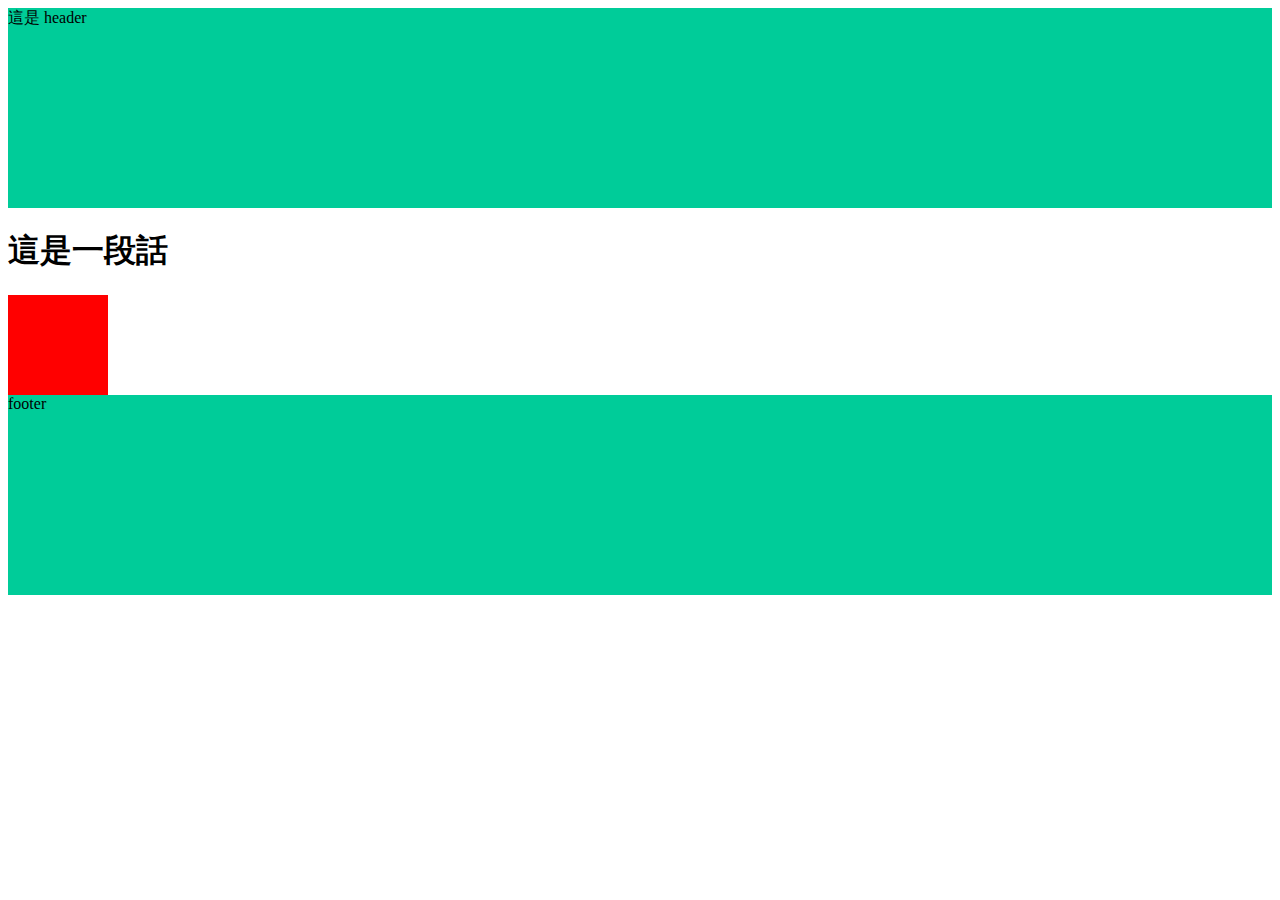
==== index.html @ f2209efe "Update 2021-08-03T11:43:39.545Z" ====
<!DOCTYPE html>
<html lang="en">

<head>
  <meta charset="UTF-8">
  <meta name="viewport" content="width=device-width, initial-scale=1.0">
  <meta http-equiv="X-UA-Compatible" content="ie=edge">
  <title>首頁</title>
  <link rel="stylesheet" href="./assets/style/all.css">
</head>

<body>
  <header class="header">
    這是 header
  </header>

  
<h1>
  這是一段話
</h1>

<div class="box"></div>

  <footer class="footer">
    footer
  </footer>
  <script src="./assets/js/vendors.js"></script>
  <script src="./assets/js/all.js"></script>
</body>

</html>
---- assets/style/all.css ----
.header {
  height: 200px;
  background-color: #00cc99; }

.footer {
  height: 200px;
  background-color: #00cc99; }

.box {
  width: 100px;
  height: 100px;
  background-color: red;
  display: -webkit-box;
  display: -ms-flexbox;
  display: flex;
  -webkit-transition: all 0.5s;
  -o-transition: all 0.5s;
  transition: all 0.5s; }
  .box:hover {
    width: 200px;
    background-color: #00cc99; }

/*# sourceMappingURL=all.css.map */
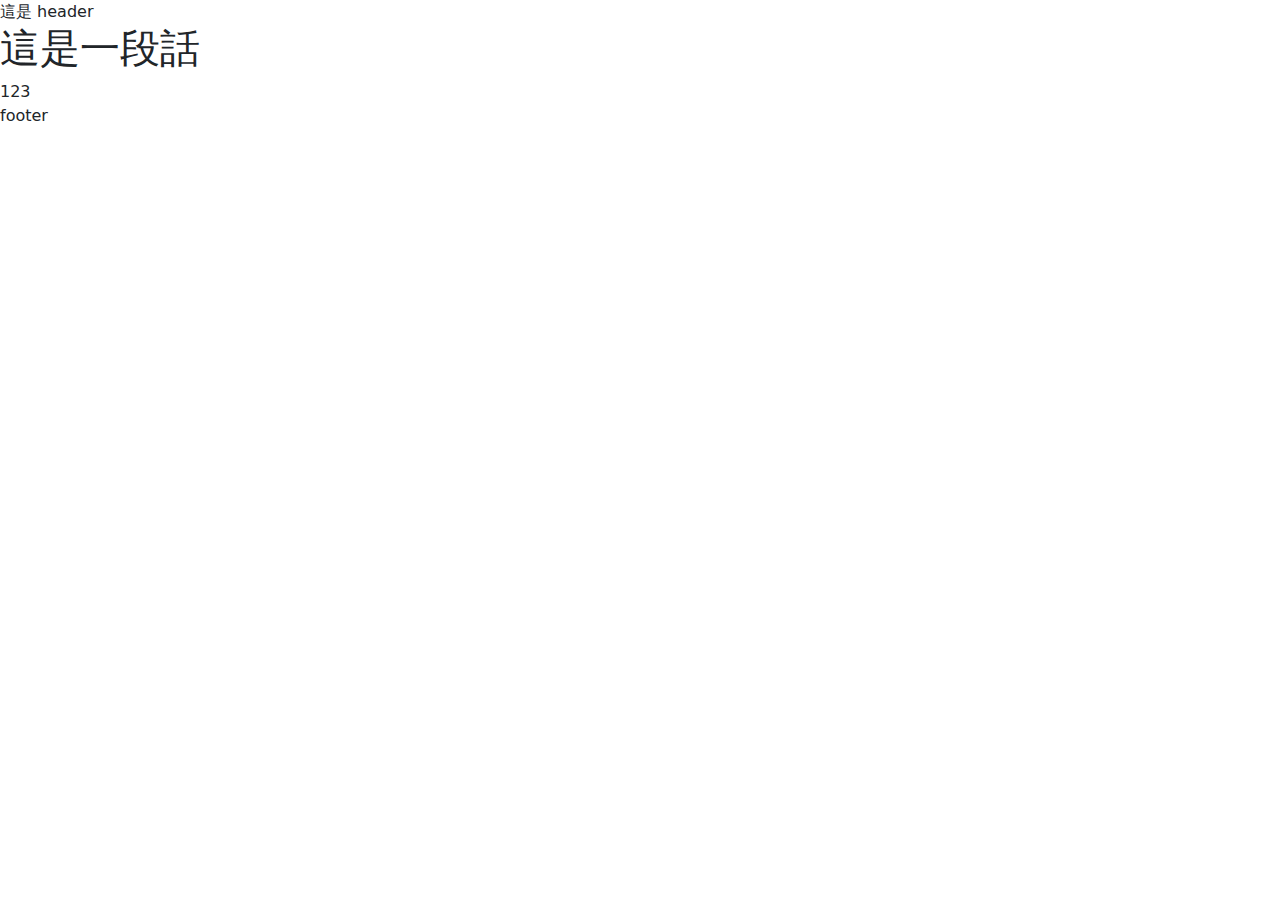
==== commit 42ede2fd: "Update 2021-08-03T13:10:00.055Z" ====
--- a/index.html
+++ b/index.html
@@ -1,31 +1,24 @@
 <!DOCTYPE html>
 <html lang="en">
+  <head>
+    <meta charset="UTF-8" />
+    <meta name="viewport" content="width=device-width, initial-scale=1.0" />
+    <meta http-equiv="X-UA-Compatible" content="ie=edge" />
+    <title>首頁</title>
+    <link rel="stylesheet" href="./assets/style/all.css" />
+  </head>
 
-<head>
-  <meta charset="UTF-8">
-  <meta name="viewport" content="width=device-width, initial-scale=1.0">
-  <meta http-equiv="X-UA-Compatible" content="ie=edge">
-  <title>首頁</title>
-  <link rel="stylesheet" href="./assets/style/all.css">
-</head>
+  <body>
+    <header class="header">這是 header</header>
 
-<body>
-  <header class="header">
-    這是 header
-  </header>
+    
+<h1>這是一段話</h1>
 
-  
-<h1>
-  這是一段話
-</h1>
+<div class="box bg-primary text-light">123</div>
 
-<div class="box"></div>
 
-  <footer class="footer">
-    footer
-  </footer>
-  <script src="./assets/js/vendors.js"></script>
-  <script src="./assets/js/all.js"></script>
-</body>
-
+    <footer class="footer">footer</footer>
+    <script src="./assets/js/vendors.js"></script>
+    <script src="./assets/js/all.js"></script>
+  </body>
 </html>
--- a/assets/style/all.css
+++ b/assets/style/all.css
@@ -1,23 +1,1559 @@
-.header {
-  height: 200px;
-  background-color: #00cc99; }
-
-.footer {
-  height: 200px;
-  background-color: #00cc99; }
-
-.box {
-  width: 100px;
-  height: 100px;
-  background-color: red;
+:root {
+  --bs-blue: #0d6efd;
+  --bs-indigo: #6610f2;
+  --bs-purple: #6f42c1;
+  --bs-pink: #d63384;
+  --bs-red: #dc3545;
+  --bs-orange: #fd7e14;
+  --bs-yellow: #ffc107;
+  --bs-green: #198754;
+  --bs-teal: #20c997;
+  --bs-cyan: #0dcaf0;
+  --bs-white: #fff;
+  --bs-gray: #6c757d;
+  --bs-gray-dark: #343a40;
+  --bs-primary: #0d6efd;
+  --bs-secondary: #6c757d;
+  --bs-success: #198754;
+  --bs-info: #0dcaf0;
+  --bs-warning: #ffc107;
+  --bs-danger: #dc3545;
+  --bs-light: #f8f9fa;
+  --bs-dark: #212529;
+  --bs-font-sans-serif: system-ui, -apple-system, "Segoe UI", Roboto, "Helvetica Neue", Arial, "Noto Sans", "Liberation Sans", sans-serif, "Apple Color Emoji", "Segoe UI Emoji", "Segoe UI Symbol", "Noto Color Emoji";
+  --bs-font-monospace: SFMono-Regular, Menlo, Monaco, Consolas, "Liberation Mono", "Courier New", monospace;
+  --bs-gradient: linear-gradient(180deg, rgba(255, 255, 255, 0.15), rgba(255, 255, 255, 0)); }
+
+*,
+*::before,
+*::after {
+  -webkit-box-sizing: border-box;
+          box-sizing: border-box; }
+
+@media (prefers-reduced-motion: no-preference) {
+  :root {
+    scroll-behavior: smooth; } }
+
+body {
+  margin: 0;
+  font-family: var(--bs-font-sans-serif);
+  font-size: 1rem;
+  font-weight: 400;
+  line-height: 1.5;
+  color: #212529;
+  background-color: #fff;
+  -webkit-text-size-adjust: 100%;
+  -webkit-tap-highlight-color: rgba(0, 0, 0, 0); }
+
+hr {
+  margin: 1rem 0;
+  color: inherit;
+  background-color: currentColor;
+  border: 0;
+  opacity: 0.25; }
+
+hr:not([size]) {
+  height: 1px; }
+
+h1, .h1, h2, .h2, h3, .h3, h4, .h4, h5, .h5, h6, .h6 {
+  margin-top: 0;
+  margin-bottom: 0.5rem;
+  font-weight: 500;
+  line-height: 1.2; }
+
+h1, .h1 {
+  font-size: calc(1.375rem + 1.5vw); }
+  @media (min-width: 1200px) {
+    h1, .h1 {
+      font-size: 2.5rem; } }
+
+h2, .h2 {
+  font-size: calc(1.325rem + 0.9vw); }
+  @media (min-width: 1200px) {
+    h2, .h2 {
+      font-size: 2rem; } }
+
+h3, .h3 {
+  font-size: calc(1.3rem + 0.6vw); }
+  @media (min-width: 1200px) {
+    h3, .h3 {
+      font-size: 1.75rem; } }
+
+h4, .h4 {
+  font-size: calc(1.275rem + 0.3vw); }
+  @media (min-width: 1200px) {
+    h4, .h4 {
+      font-size: 1.5rem; } }
+
+h5, .h5 {
+  font-size: 1.25rem; }
+
+h6, .h6 {
+  font-size: 1rem; }
+
+p {
+  margin-top: 0;
+  margin-bottom: 1rem; }
+
+abbr[title],
+abbr[data-bs-original-title] {
+  -webkit-text-decoration: underline dotted;
+          text-decoration: underline dotted;
+  cursor: help;
+  -webkit-text-decoration-skip-ink: none;
+          text-decoration-skip-ink: none; }
+
+address {
+  margin-bottom: 1rem;
+  font-style: normal;
+  line-height: inherit; }
+
+ol,
+ul {
+  padding-left: 2rem; }
+
+ol,
+ul,
+dl {
+  margin-top: 0;
+  margin-bottom: 1rem; }
+
+ol ol,
+ul ul,
+ol ul,
+ul ol {
+  margin-bottom: 0; }
+
+dt {
+  font-weight: 700; }
+
+dd {
+  margin-bottom: .5rem;
+  margin-left: 0; }
+
+blockquote {
+  margin: 0 0 1rem; }
+
+b,
+strong {
+  font-weight: bolder; }
+
+small, .small {
+  font-size: 0.875em; }
+
+mark, .mark {
+  padding: 0.2em;
+  background-color: #fcf8e3; }
+
+sub,
+sup {
+  position: relative;
+  font-size: 0.75em;
+  line-height: 0;
+  vertical-align: baseline; }
+
+sub {
+  bottom: -.25em; }
+
+sup {
+  top: -.5em; }
+
+a {
+  color: #0d6efd;
+  text-decoration: underline; }
+  a:hover {
+    color: #0a58ca; }
+
+a:not([href]):not([class]), a:not([href]):not([class]):hover {
+  color: inherit;
+  text-decoration: none; }
+
+pre,
+code,
+kbd,
+samp {
+  font-family: var(--bs-font-monospace);
+  font-size: 1em;
+  direction: ltr /* rtl:ignore */;
+  unicode-bidi: bidi-override; }
+
+pre {
+  display: block;
+  margin-top: 0;
+  margin-bottom: 1rem;
+  overflow: auto;
+  font-size: 0.875em; }
+  pre code {
+    font-size: inherit;
+    color: inherit;
+    word-break: normal; }
+
+code {
+  font-size: 0.875em;
+  color: #d63384;
+  word-wrap: break-word; }
+  a > code {
+    color: inherit; }
+
+kbd {
+  padding: 0.2rem 0.4rem;
+  font-size: 0.875em;
+  color: #fff;
+  background-color: #212529;
+  border-radius: 0.2rem; }
+  kbd kbd {
+    padding: 0;
+    font-size: 1em;
+    font-weight: 700; }
+
+figure {
+  margin: 0 0 1rem; }
+
+img,
+svg {
+  vertical-align: middle; }
+
+table {
+  caption-side: bottom;
+  border-collapse: collapse; }
+
+caption {
+  padding-top: 0.5rem;
+  padding-bottom: 0.5rem;
+  color: #6c757d;
+  text-align: left; }
+
+th {
+  text-align: inherit;
+  text-align: -webkit-match-parent; }
+
+thead,
+tbody,
+tfoot,
+tr,
+td,
+th {
+  border-color: inherit;
+  border-style: solid;
+  border-width: 0; }
+
+label {
+  display: inline-block; }
+
+button {
+  border-radius: 0; }
+
+button:focus:not(:focus-visible) {
+  outline: 0; }
+
+input,
+button,
+select,
+optgroup,
+textarea {
+  margin: 0;
+  font-family: inherit;
+  font-size: inherit;
+  line-height: inherit; }
+
+button,
+select {
+  text-transform: none; }
+
+[role="button"] {
+  cursor: pointer; }
+
+select {
+  word-wrap: normal; }
+  select:disabled {
+    opacity: 1; }
+
+[list]::-webkit-calendar-picker-indicator {
+  display: none; }
+
+button,
+[type="button"],
+[type="reset"],
+[type="submit"] {
+  -webkit-appearance: button; }
+  button:not(:disabled),
+  [type="button"]:not(:disabled),
+  [type="reset"]:not(:disabled),
+  [type="submit"]:not(:disabled) {
+    cursor: pointer; }
+
+::-moz-focus-inner {
+  padding: 0;
+  border-style: none; }
+
+textarea {
+  resize: vertical; }
+
+fieldset {
+  min-width: 0;
+  padding: 0;
+  margin: 0;
+  border: 0; }
+
+legend {
+  float: left;
+  width: 100%;
+  padding: 0;
+  margin-bottom: 0.5rem;
+  font-size: calc(1.275rem + 0.3vw);
+  line-height: inherit; }
+  @media (min-width: 1200px) {
+    legend {
+      font-size: 1.5rem; } }
+  legend + * {
+    clear: left; }
+
+::-webkit-datetime-edit-fields-wrapper,
+::-webkit-datetime-edit-text,
+::-webkit-datetime-edit-minute,
+::-webkit-datetime-edit-hour-field,
+::-webkit-datetime-edit-day-field,
+::-webkit-datetime-edit-month-field,
+::-webkit-datetime-edit-year-field {
+  padding: 0; }
+
+::-webkit-inner-spin-button {
+  height: auto; }
+
+[type="search"] {
+  outline-offset: -2px;
+  -webkit-appearance: textfield; }
+
+/* rtl:raw:
+[type="tel"],
+[type="url"],
+[type="email"],
+[type="number"] {
+  direction: ltr;
+}
+*/
+::-webkit-search-decoration {
+  -webkit-appearance: none; }
+
+::-webkit-color-swatch-wrapper {
+  padding: 0; }
+
+::file-selector-button {
+  font: inherit; }
+
+::-webkit-file-upload-button {
+  font: inherit;
+  -webkit-appearance: button; }
+
+output {
+  display: inline-block; }
+
+iframe {
+  border: 0; }
+
+summary {
+  display: list-item;
+  cursor: pointer; }
+
+progress {
+  vertical-align: baseline; }
+
+[hidden] {
+  display: none !important; }
+
+.lead {
+  font-size: 1.25rem;
+  font-weight: 300; }
+
+.display-1 {
+  font-size: calc(1.625rem + 4.5vw);
+  font-weight: 300;
+  line-height: 1.2; }
+  @media (min-width: 1200px) {
+    .display-1 {
+      font-size: 5rem; } }
+
+.display-2 {
+  font-size: calc(1.575rem + 3.9vw);
+  font-weight: 300;
+  line-height: 1.2; }
+  @media (min-width: 1200px) {
+    .display-2 {
+      font-size: 4.5rem; } }
+
+.display-3 {
+  font-size: calc(1.525rem + 3.3vw);
+  font-weight: 300;
+  line-height: 1.2; }
+  @media (min-width: 1200px) {
+    .display-3 {
+      font-size: 4rem; } }
+
+.display-4 {
+  font-size: calc(1.475rem + 2.7vw);
+  font-weight: 300;
+  line-height: 1.2; }
+  @media (min-width: 1200px) {
+    .display-4 {
+      font-size: 3.5rem; } }
+
+.display-5 {
+  font-size: calc(1.425rem + 2.1vw);
+  font-weight: 300;
+  line-height: 1.2; }
+  @media (min-width: 1200px) {
+    .display-5 {
+      font-size: 3rem; } }
+
+.display-6 {
+  font-size: calc(1.375rem + 1.5vw);
+  font-weight: 300;
+  line-height: 1.2; }
+  @media (min-width: 1200px) {
+    .display-6 {
+      font-size: 2.5rem; } }
+
+.list-unstyled {
+  padding-left: 0;
+  list-style: none; }
+
+.list-inline {
+  padding-left: 0;
+  list-style: none; }
+
+.list-inline-item {
+  display: inline-block; }
+  .list-inline-item:not(:last-child) {
+    margin-right: 0.5rem; }
+
+.initialism {
+  font-size: 0.875em;
+  text-transform: uppercase; }
+
+.blockquote {
+  margin-bottom: 1rem;
+  font-size: 1.25rem; }
+  .blockquote > :last-child {
+    margin-bottom: 0; }
+
+.blockquote-footer {
+  margin-top: -1rem;
+  margin-bottom: 1rem;
+  font-size: 0.875em;
+  color: #6c757d; }
+  .blockquote-footer::before {
+    content: "\2014\00A0"; }
+
+.img-fluid {
+  max-width: 100%;
+  height: auto; }
+
+.img-thumbnail {
+  padding: 0.25rem;
+  background-color: #fff;
+  border: 1px solid #dee2e6;
+  border-radius: 0.25rem;
+  max-width: 100%;
+  height: auto; }
+
+.figure {
+  display: inline-block; }
+
+.figure-img {
+  margin-bottom: 0.5rem;
+  line-height: 1; }
+
+.figure-caption {
+  font-size: 0.875em;
+  color: #6c757d; }
+
+.container,
+.container-fluid,
+.container-sm,
+.container-md,
+.container-lg,
+.container-xl,
+.container-xxl {
+  width: 100%;
+  padding-right: var(--bs-gutter-x, 0.75rem);
+  padding-left: var(--bs-gutter-x, 0.75rem);
+  margin-right: auto;
+  margin-left: auto; }
+
+@media (min-width: 576px) {
+  .container, .container-sm {
+    max-width: 540px; } }
+
+@media (min-width: 768px) {
+  .container, .container-sm, .container-md {
+    max-width: 720px; } }
+
+@media (min-width: 992px) {
+  .container, .container-sm, .container-md, .container-lg {
+    max-width: 960px; } }
+
+@media (min-width: 1200px) {
+  .container, .container-sm, .container-md, .container-lg, .container-xl {
+    max-width: 1140px; } }
+
+@media (min-width: 1400px) {
+  .container, .container-sm, .container-md, .container-lg, .container-xl, .container-xxl {
+    max-width: 1320px; } }
+
+.row {
+  --bs-gutter-x: 1.5rem;
+  --bs-gutter-y: 0;
   display: -webkit-box;
   display: -ms-flexbox;
   display: flex;
-  -webkit-transition: all 0.5s;
-  -o-transition: all 0.5s;
-  transition: all 0.5s; }
-  .box:hover {
-    width: 200px;
-    background-color: #00cc99; }
+  -ms-flex-wrap: wrap;
+      flex-wrap: wrap;
+  margin-top: calc(var(--bs-gutter-y) * -1);
+  margin-right: calc(var(--bs-gutter-x) / -2);
+  margin-left: calc(var(--bs-gutter-x) / -2); }
+  .row > * {
+    -ms-flex-negative: 0;
+        flex-shrink: 0;
+    width: 100%;
+    max-width: 100%;
+    padding-right: calc(var(--bs-gutter-x) / 2);
+    padding-left: calc(var(--bs-gutter-x) / 2);
+    margin-top: var(--bs-gutter-y); }
+
+.col {
+  -webkit-box-flex: 1;
+      -ms-flex: 1 0 0%;
+          flex: 1 0 0%; }
+
+.row-cols-auto > * {
+  -webkit-box-flex: 0;
+      -ms-flex: 0 0 auto;
+          flex: 0 0 auto;
+  width: auto; }
+
+.row-cols-1 > * {
+  -webkit-box-flex: 0;
+      -ms-flex: 0 0 auto;
+          flex: 0 0 auto;
+  width: 100%; }
+
+.row-cols-2 > * {
+  -webkit-box-flex: 0;
+      -ms-flex: 0 0 auto;
+          flex: 0 0 auto;
+  width: 50%; }
+
+.row-cols-3 > * {
+  -webkit-box-flex: 0;
+      -ms-flex: 0 0 auto;
+          flex: 0 0 auto;
+  width: 33.33333%; }
+
+.row-cols-4 > * {
+  -webkit-box-flex: 0;
+      -ms-flex: 0 0 auto;
+          flex: 0 0 auto;
+  width: 25%; }
+
+.row-cols-5 > * {
+  -webkit-box-flex: 0;
+      -ms-flex: 0 0 auto;
+          flex: 0 0 auto;
+  width: 20%; }
+
+.row-cols-6 > * {
+  -webkit-box-flex: 0;
+      -ms-flex: 0 0 auto;
+          flex: 0 0 auto;
+  width: 16.66667%; }
+
+.col-auto {
+  -webkit-box-flex: 0;
+      -ms-flex: 0 0 auto;
+          flex: 0 0 auto;
+  width: auto; }
+
+.col-1 {
+  -webkit-box-flex: 0;
+      -ms-flex: 0 0 auto;
+          flex: 0 0 auto;
+  width: 8.33333%; }
+
+.col-2 {
+  -webkit-box-flex: 0;
+      -ms-flex: 0 0 auto;
+          flex: 0 0 auto;
+  width: 16.66667%; }
+
+.col-3 {
+  -webkit-box-flex: 0;
+      -ms-flex: 0 0 auto;
+          flex: 0 0 auto;
+  width: 25%; }
+
+.col-4 {
+  -webkit-box-flex: 0;
+      -ms-flex: 0 0 auto;
+          flex: 0 0 auto;
+  width: 33.33333%; }
+
+.col-5 {
+  -webkit-box-flex: 0;
+      -ms-flex: 0 0 auto;
+          flex: 0 0 auto;
+  width: 41.66667%; }
+
+.col-6 {
+  -webkit-box-flex: 0;
+      -ms-flex: 0 0 auto;
+          flex: 0 0 auto;
+  width: 50%; }
+
+.col-7 {
+  -webkit-box-flex: 0;
+      -ms-flex: 0 0 auto;
+          flex: 0 0 auto;
+  width: 58.33333%; }
+
+.col-8 {
+  -webkit-box-flex: 0;
+      -ms-flex: 0 0 auto;
+          flex: 0 0 auto;
+  width: 66.66667%; }
+
+.col-9 {
+  -webkit-box-flex: 0;
+      -ms-flex: 0 0 auto;
+          flex: 0 0 auto;
+  width: 75%; }
+
+.col-10 {
+  -webkit-box-flex: 0;
+      -ms-flex: 0 0 auto;
+          flex: 0 0 auto;
+  width: 83.33333%; }
+
+.col-11 {
+  -webkit-box-flex: 0;
+      -ms-flex: 0 0 auto;
+          flex: 0 0 auto;
+  width: 91.66667%; }
+
+.col-12 {
+  -webkit-box-flex: 0;
+      -ms-flex: 0 0 auto;
+          flex: 0 0 auto;
+  width: 100%; }
+
+.offset-1 {
+  margin-left: 8.33333%; }
+
+.offset-2 {
+  margin-left: 16.66667%; }
+
+.offset-3 {
+  margin-left: 25%; }
+
+.offset-4 {
+  margin-left: 33.33333%; }
+
+.offset-5 {
+  margin-left: 41.66667%; }
+
+.offset-6 {
+  margin-left: 50%; }
+
+.offset-7 {
+  margin-left: 58.33333%; }
+
+.offset-8 {
+  margin-left: 66.66667%; }
+
+.offset-9 {
+  margin-left: 75%; }
+
+.offset-10 {
+  margin-left: 83.33333%; }
+
+.offset-11 {
+  margin-left: 91.66667%; }
+
+.g-0,
+.gx-0 {
+  --bs-gutter-x: 0; }
+
+.g-0,
+.gy-0 {
+  --bs-gutter-y: 0; }
+
+.g-1,
+.gx-1 {
+  --bs-gutter-x: 0.25rem; }
+
+.g-1,
+.gy-1 {
+  --bs-gutter-y: 0.25rem; }
+
+.g-2,
+.gx-2 {
+  --bs-gutter-x: 0.5rem; }
+
+.g-2,
+.gy-2 {
+  --bs-gutter-y: 0.5rem; }
+
+.g-3,
+.gx-3 {
+  --bs-gutter-x: 1rem; }
+
+.g-3,
+.gy-3 {
+  --bs-gutter-y: 1rem; }
+
+.g-4,
+.gx-4 {
+  --bs-gutter-x: 1.5rem; }
+
+.g-4,
+.gy-4 {
+  --bs-gutter-y: 1.5rem; }
+
+.g-5,
+.gx-5 {
+  --bs-gutter-x: 3rem; }
+
+.g-5,
+.gy-5 {
+  --bs-gutter-y: 3rem; }
+
+@media (min-width: 576px) {
+  .col-sm {
+    -webkit-box-flex: 1;
+        -ms-flex: 1 0 0%;
+            flex: 1 0 0%; }
+  .row-cols-sm-auto > * {
+    -webkit-box-flex: 0;
+        -ms-flex: 0 0 auto;
+            flex: 0 0 auto;
+    width: auto; }
+  .row-cols-sm-1 > * {
+    -webkit-box-flex: 0;
+        -ms-flex: 0 0 auto;
+            flex: 0 0 auto;
+    width: 100%; }
+  .row-cols-sm-2 > * {
+    -webkit-box-flex: 0;
+        -ms-flex: 0 0 auto;
+            flex: 0 0 auto;
+    width: 50%; }
+  .row-cols-sm-3 > * {
+    -webkit-box-flex: 0;
+        -ms-flex: 0 0 auto;
+            flex: 0 0 auto;
+    width: 33.33333%; }
+  .row-cols-sm-4 > * {
+    -webkit-box-flex: 0;
+        -ms-flex: 0 0 auto;
+            flex: 0 0 auto;
+    width: 25%; }
+  .row-cols-sm-5 > * {
+    -webkit-box-flex: 0;
+        -ms-flex: 0 0 auto;
+            flex: 0 0 auto;
+    width: 20%; }
+  .row-cols-sm-6 > * {
+    -webkit-box-flex: 0;
+        -ms-flex: 0 0 auto;
+            flex: 0 0 auto;
+    width: 16.66667%; }
+  .col-sm-auto {
+    -webkit-box-flex: 0;
+        -ms-flex: 0 0 auto;
+            flex: 0 0 auto;
+    width: auto; }
+  .col-sm-1 {
+    -webkit-box-flex: 0;
+        -ms-flex: 0 0 auto;
+            flex: 0 0 auto;
+    width: 8.33333%; }
+  .col-sm-2 {
+    -webkit-box-flex: 0;
+        -ms-flex: 0 0 auto;
+            flex: 0 0 auto;
+    width: 16.66667%; }
+  .col-sm-3 {
+    -webkit-box-flex: 0;
+        -ms-flex: 0 0 auto;
+            flex: 0 0 auto;
+    width: 25%; }
+  .col-sm-4 {
+    -webkit-box-flex: 0;
+        -ms-flex: 0 0 auto;
+            flex: 0 0 auto;
+    width: 33.33333%; }
+  .col-sm-5 {
+    -webkit-box-flex: 0;
+        -ms-flex: 0 0 auto;
+            flex: 0 0 auto;
+    width: 41.66667%; }
+  .col-sm-6 {
+    -webkit-box-flex: 0;
+        -ms-flex: 0 0 auto;
+            flex: 0 0 auto;
+    width: 50%; }
+  .col-sm-7 {
+    -webkit-box-flex: 0;
+        -ms-flex: 0 0 auto;
+            flex: 0 0 auto;
+    width: 58.33333%; }
+  .col-sm-8 {
+    -webkit-box-flex: 0;
+        -ms-flex: 0 0 auto;
+            flex: 0 0 auto;
+    width: 66.66667%; }
+  .col-sm-9 {
+    -webkit-box-flex: 0;
+        -ms-flex: 0 0 auto;
+            flex: 0 0 auto;
+    width: 75%; }
+  .col-sm-10 {
+    -webkit-box-flex: 0;
+        -ms-flex: 0 0 auto;
+            flex: 0 0 auto;
+    width: 83.33333%; }
+  .col-sm-11 {
+    -webkit-box-flex: 0;
+        -ms-flex: 0 0 auto;
+            flex: 0 0 auto;
+    width: 91.66667%; }
+  .col-sm-12 {
+    -webkit-box-flex: 0;
+        -ms-flex: 0 0 auto;
+            flex: 0 0 auto;
+    width: 100%; }
+  .offset-sm-0 {
+    margin-left: 0; }
+  .offset-sm-1 {
+    margin-left: 8.33333%; }
+  .offset-sm-2 {
+    margin-left: 16.66667%; }
+  .offset-sm-3 {
+    margin-left: 25%; }
+  .offset-sm-4 {
+    margin-left: 33.33333%; }
+  .offset-sm-5 {
+    margin-left: 41.66667%; }
+  .offset-sm-6 {
+    margin-left: 50%; }
+  .offset-sm-7 {
+    margin-left: 58.33333%; }
+  .offset-sm-8 {
+    margin-left: 66.66667%; }
+  .offset-sm-9 {
+    margin-left: 75%; }
+  .offset-sm-10 {
+    margin-left: 83.33333%; }
+  .offset-sm-11 {
+    margin-left: 91.66667%; }
+  .g-sm-0,
+  .gx-sm-0 {
+    --bs-gutter-x: 0; }
+  .g-sm-0,
+  .gy-sm-0 {
+    --bs-gutter-y: 0; }
+  .g-sm-1,
+  .gx-sm-1 {
+    --bs-gutter-x: 0.25rem; }
+  .g-sm-1,
+  .gy-sm-1 {
+    --bs-gutter-y: 0.25rem; }
+  .g-sm-2,
+  .gx-sm-2 {
+    --bs-gutter-x: 0.5rem; }
+  .g-sm-2,
+  .gy-sm-2 {
+    --bs-gutter-y: 0.5rem; }
+  .g-sm-3,
+  .gx-sm-3 {
+    --bs-gutter-x: 1rem; }
+  .g-sm-3,
+  .gy-sm-3 {
+    --bs-gutter-y: 1rem; }
+  .g-sm-4,
+  .gx-sm-4 {
+    --bs-gutter-x: 1.5rem; }
+  .g-sm-4,
+  .gy-sm-4 {
+    --bs-gutter-y: 1.5rem; }
+  .g-sm-5,
+  .gx-sm-5 {
+    --bs-gutter-x: 3rem; }
+  .g-sm-5,
+  .gy-sm-5 {
+    --bs-gutter-y: 3rem; } }
+
+@media (min-width: 768px) {
+  .col-md {
+    -webkit-box-flex: 1;
+        -ms-flex: 1 0 0%;
+            flex: 1 0 0%; }
+  .row-cols-md-auto > * {
+    -webkit-box-flex: 0;
+        -ms-flex: 0 0 auto;
+            flex: 0 0 auto;
+    width: auto; }
+  .row-cols-md-1 > * {
+    -webkit-box-flex: 0;
+        -ms-flex: 0 0 auto;
+            flex: 0 0 auto;
+    width: 100%; }
+  .row-cols-md-2 > * {
+    -webkit-box-flex: 0;
+        -ms-flex: 0 0 auto;
+            flex: 0 0 auto;
+    width: 50%; }
+  .row-cols-md-3 > * {
+    -webkit-box-flex: 0;
+        -ms-flex: 0 0 auto;
+            flex: 0 0 auto;
+    width: 33.33333%; }
+  .row-cols-md-4 > * {
+    -webkit-box-flex: 0;
+        -ms-flex: 0 0 auto;
+            flex: 0 0 auto;
+    width: 25%; }
+  .row-cols-md-5 > * {
+    -webkit-box-flex: 0;
+        -ms-flex: 0 0 auto;
+            flex: 0 0 auto;
+    width: 20%; }
+  .row-cols-md-6 > * {
+    -webkit-box-flex: 0;
+        -ms-flex: 0 0 auto;
+            flex: 0 0 auto;
+    width: 16.66667%; }
+  .col-md-auto {
+    -webkit-box-flex: 0;
+        -ms-flex: 0 0 auto;
+            flex: 0 0 auto;
+    width: auto; }
+  .col-md-1 {
+    -webkit-box-flex: 0;
+        -ms-flex: 0 0 auto;
+            flex: 0 0 auto;
+    width: 8.33333%; }
+  .col-md-2 {
+    -webkit-box-flex: 0;
+        -ms-flex: 0 0 auto;
+            flex: 0 0 auto;
+    width: 16.66667%; }
+  .col-md-3 {
+    -webkit-box-flex: 0;
+        -ms-flex: 0 0 auto;
+            flex: 0 0 auto;
+    width: 25%; }
+  .col-md-4 {
+    -webkit-box-flex: 0;
+        -ms-flex: 0 0 auto;
+            flex: 0 0 auto;
+    width: 33.33333%; }
+  .col-md-5 {
+    -webkit-box-flex: 0;
+        -ms-flex: 0 0 auto;
+            flex: 0 0 auto;
+    width: 41.66667%; }
+  .col-md-6 {
+    -webkit-box-flex: 0;
+        -ms-flex: 0 0 auto;
+            flex: 0 0 auto;
+    width: 50%; }
+  .col-md-7 {
+    -webkit-box-flex: 0;
+        -ms-flex: 0 0 auto;
+            flex: 0 0 auto;
+    width: 58.33333%; }
+  .col-md-8 {
+    -webkit-box-flex: 0;
+        -ms-flex: 0 0 auto;
+            flex: 0 0 auto;
+    width: 66.66667%; }
+  .col-md-9 {
+    -webkit-box-flex: 0;
+        -ms-flex: 0 0 auto;
+            flex: 0 0 auto;
+    width: 75%; }
+  .col-md-10 {
+    -webkit-box-flex: 0;
+        -ms-flex: 0 0 auto;
+            flex: 0 0 auto;
+    width: 83.33333%; }
+  .col-md-11 {
+    -webkit-box-flex: 0;
+        -ms-flex: 0 0 auto;
+            flex: 0 0 auto;
+    width: 91.66667%; }
+  .col-md-12 {
+    -webkit-box-flex: 0;
+        -ms-flex: 0 0 auto;
+            flex: 0 0 auto;
+    width: 100%; }
+  .offset-md-0 {
+    margin-left: 0; }
+  .offset-md-1 {
+    margin-left: 8.33333%; }
+  .offset-md-2 {
+    margin-left: 16.66667%; }
+  .offset-md-3 {
+    margin-left: 25%; }
+  .offset-md-4 {
+    margin-left: 33.33333%; }
+  .offset-md-5 {
+    margin-left: 41.66667%; }
+  .offset-md-6 {
+    margin-left: 50%; }
+  .offset-md-7 {
+    margin-left: 58.33333%; }
+  .offset-md-8 {
+    margin-left: 66.66667%; }
+  .offset-md-9 {
+    margin-left: 75%; }
+  .offset-md-10 {
+    margin-left: 83.33333%; }
+  .offset-md-11 {
+    margin-left: 91.66667%; }
+  .g-md-0,
+  .gx-md-0 {
+    --bs-gutter-x: 0; }
+  .g-md-0,
+  .gy-md-0 {
+    --bs-gutter-y: 0; }
+  .g-md-1,
+  .gx-md-1 {
+    --bs-gutter-x: 0.25rem; }
+  .g-md-1,
+  .gy-md-1 {
+    --bs-gutter-y: 0.25rem; }
+  .g-md-2,
+  .gx-md-2 {
+    --bs-gutter-x: 0.5rem; }
+  .g-md-2,
+  .gy-md-2 {
+    --bs-gutter-y: 0.5rem; }
+  .g-md-3,
+  .gx-md-3 {
+    --bs-gutter-x: 1rem; }
+  .g-md-3,
+  .gy-md-3 {
+    --bs-gutter-y: 1rem; }
+  .g-md-4,
+  .gx-md-4 {
+    --bs-gutter-x: 1.5rem; }
+  .g-md-4,
+  .gy-md-4 {
+    --bs-gutter-y: 1.5rem; }
+  .g-md-5,
+  .gx-md-5 {
+    --bs-gutter-x: 3rem; }
+  .g-md-5,
+  .gy-md-5 {
+    --bs-gutter-y: 3rem; } }
+
+@media (min-width: 992px) {
+  .col-lg {
+    -webkit-box-flex: 1;
+        -ms-flex: 1 0 0%;
+            flex: 1 0 0%; }
+  .row-cols-lg-auto > * {
+    -webkit-box-flex: 0;
+        -ms-flex: 0 0 auto;
+            flex: 0 0 auto;
+    width: auto; }
+  .row-cols-lg-1 > * {
+    -webkit-box-flex: 0;
+        -ms-flex: 0 0 auto;
+            flex: 0 0 auto;
+    width: 100%; }
+  .row-cols-lg-2 > * {
+    -webkit-box-flex: 0;
+        -ms-flex: 0 0 auto;
+            flex: 0 0 auto;
+    width: 50%; }
+  .row-cols-lg-3 > * {
+    -webkit-box-flex: 0;
+        -ms-flex: 0 0 auto;
+            flex: 0 0 auto;
+    width: 33.33333%; }
+  .row-cols-lg-4 > * {
+    -webkit-box-flex: 0;
+        -ms-flex: 0 0 auto;
+            flex: 0 0 auto;
+    width: 25%; }
+  .row-cols-lg-5 > * {
+    -webkit-box-flex: 0;
+        -ms-flex: 0 0 auto;
+            flex: 0 0 auto;
+    width: 20%; }
+  .row-cols-lg-6 > * {
+    -webkit-box-flex: 0;
+        -ms-flex: 0 0 auto;
+            flex: 0 0 auto;
+    width: 16.66667%; }
+  .col-lg-auto {
+    -webkit-box-flex: 0;
+        -ms-flex: 0 0 auto;
+            flex: 0 0 auto;
+    width: auto; }
+  .col-lg-1 {
+    -webkit-box-flex: 0;
+        -ms-flex: 0 0 auto;
+            flex: 0 0 auto;
+    width: 8.33333%; }
+  .col-lg-2 {
+    -webkit-box-flex: 0;
+        -ms-flex: 0 0 auto;
+            flex: 0 0 auto;
+    width: 16.66667%; }
+  .col-lg-3 {
+    -webkit-box-flex: 0;
+        -ms-flex: 0 0 auto;
+            flex: 0 0 auto;
+    width: 25%; }
+  .col-lg-4 {
+    -webkit-box-flex: 0;
+        -ms-flex: 0 0 auto;
+            flex: 0 0 auto;
+    width: 33.33333%; }
+  .col-lg-5 {
+    -webkit-box-flex: 0;
+        -ms-flex: 0 0 auto;
+            flex: 0 0 auto;
+    width: 41.66667%; }
+  .col-lg-6 {
+    -webkit-box-flex: 0;
+        -ms-flex: 0 0 auto;
+            flex: 0 0 auto;
+    width: 50%; }
+  .col-lg-7 {
+    -webkit-box-flex: 0;
+        -ms-flex: 0 0 auto;
+            flex: 0 0 auto;
+    width: 58.33333%; }
+  .col-lg-8 {
+    -webkit-box-flex: 0;
+        -ms-flex: 0 0 auto;
+            flex: 0 0 auto;
+    width: 66.66667%; }
+  .col-lg-9 {
+    -webkit-box-flex: 0;
+        -ms-flex: 0 0 auto;
+            flex: 0 0 auto;
+    width: 75%; }
+  .col-lg-10 {
+    -webkit-box-flex: 0;
+        -ms-flex: 0 0 auto;
+            flex: 0 0 auto;
+    width: 83.33333%; }
+  .col-lg-11 {
+    -webkit-box-flex: 0;
+        -ms-flex: 0 0 auto;
+            flex: 0 0 auto;
+    width: 91.66667%; }
+  .col-lg-12 {
+    -webkit-box-flex: 0;
+        -ms-flex: 0 0 auto;
+            flex: 0 0 auto;
+    width: 100%; }
+  .offset-lg-0 {
+    margin-left: 0; }
+  .offset-lg-1 {
+    margin-left: 8.33333%; }
+  .offset-lg-2 {
+    margin-left: 16.66667%; }
+  .offset-lg-3 {
+    margin-left: 25%; }
+  .offset-lg-4 {
+    margin-left: 33.33333%; }
+  .offset-lg-5 {
+    margin-left: 41.66667%; }
+  .offset-lg-6 {
+    margin-left: 50%; }
+  .offset-lg-7 {
+    margin-left: 58.33333%; }
+  .offset-lg-8 {
+    margin-left: 66.66667%; }
+  .offset-lg-9 {
+    margin-left: 75%; }
+  .offset-lg-10 {
+    margin-left: 83.33333%; }
+  .offset-lg-11 {
+    margin-left: 91.66667%; }
+  .g-lg-0,
+  .gx-lg-0 {
+    --bs-gutter-x: 0; }
+  .g-lg-0,
+  .gy-lg-0 {
+    --bs-gutter-y: 0; }
+  .g-lg-1,
+  .gx-lg-1 {
+    --bs-gutter-x: 0.25rem; }
+  .g-lg-1,
+  .gy-lg-1 {
+    --bs-gutter-y: 0.25rem; }
+  .g-lg-2,
+  .gx-lg-2 {
+    --bs-gutter-x: 0.5rem; }
+  .g-lg-2,
+  .gy-lg-2 {
+    --bs-gutter-y: 0.5rem; }
+  .g-lg-3,
+  .gx-lg-3 {
+    --bs-gutter-x: 1rem; }
+  .g-lg-3,
+  .gy-lg-3 {
+    --bs-gutter-y: 1rem; }
+  .g-lg-4,
+  .gx-lg-4 {
+    --bs-gutter-x: 1.5rem; }
+  .g-lg-4,
+  .gy-lg-4 {
+    --bs-gutter-y: 1.5rem; }
+  .g-lg-5,
+  .gx-lg-5 {
+    --bs-gutter-x: 3rem; }
+  .g-lg-5,
+  .gy-lg-5 {
+    --bs-gutter-y: 3rem; } }
+
+@media (min-width: 1200px) {
+  .col-xl {
+    -webkit-box-flex: 1;
+        -ms-flex: 1 0 0%;
+            flex: 1 0 0%; }
+  .row-cols-xl-auto > * {
+    -webkit-box-flex: 0;
+        -ms-flex: 0 0 auto;
+            flex: 0 0 auto;
+    width: auto; }
+  .row-cols-xl-1 > * {
+    -webkit-box-flex: 0;
+        -ms-flex: 0 0 auto;
+            flex: 0 0 auto;
+    width: 100%; }
+  .row-cols-xl-2 > * {
+    -webkit-box-flex: 0;
+        -ms-flex: 0 0 auto;
+            flex: 0 0 auto;
+    width: 50%; }
+  .row-cols-xl-3 > * {
+    -webkit-box-flex: 0;
+        -ms-flex: 0 0 auto;
+            flex: 0 0 auto;
+    width: 33.33333%; }
+  .row-cols-xl-4 > * {
+    -webkit-box-flex: 0;
+        -ms-flex: 0 0 auto;
+            flex: 0 0 auto;
+    width: 25%; }
+  .row-cols-xl-5 > * {
+    -webkit-box-flex: 0;
+        -ms-flex: 0 0 auto;
+            flex: 0 0 auto;
+    width: 20%; }
+  .row-cols-xl-6 > * {
+    -webkit-box-flex: 0;
+        -ms-flex: 0 0 auto;
+            flex: 0 0 auto;
+    width: 16.66667%; }
+  .col-xl-auto {
+    -webkit-box-flex: 0;
+        -ms-flex: 0 0 auto;
+            flex: 0 0 auto;
+    width: auto; }
+  .col-xl-1 {
+    -webkit-box-flex: 0;
+        -ms-flex: 0 0 auto;
+            flex: 0 0 auto;
+    width: 8.33333%; }
+  .col-xl-2 {
+    -webkit-box-flex: 0;
+        -ms-flex: 0 0 auto;
+            flex: 0 0 auto;
+    width: 16.66667%; }
+  .col-xl-3 {
+    -webkit-box-flex: 0;
+        -ms-flex: 0 0 auto;
+            flex: 0 0 auto;
+    width: 25%; }
+  .col-xl-4 {
+    -webkit-box-flex: 0;
+        -ms-flex: 0 0 auto;
+            flex: 0 0 auto;
+    width: 33.33333%; }
+  .col-xl-5 {
+    -webkit-box-flex: 0;
+        -ms-flex: 0 0 auto;
+            flex: 0 0 auto;
+    width: 41.66667%; }
+  .col-xl-6 {
+    -webkit-box-flex: 0;
+        -ms-flex: 0 0 auto;
+            flex: 0 0 auto;
+    width: 50%; }
+  .col-xl-7 {
+    -webkit-box-flex: 0;
+        -ms-flex: 0 0 auto;
+            flex: 0 0 auto;
+    width: 58.33333%; }
+  .col-xl-8 {
+    -webkit-box-flex: 0;
+        -ms-flex: 0 0 auto;
+            flex: 0 0 auto;
+    width: 66.66667%; }
+  .col-xl-9 {
+    -webkit-box-flex: 0;
+        -ms-flex: 0 0 auto;
+            flex: 0 0 auto;
+    width: 75%; }
+  .col-xl-10 {
+    -webkit-box-flex: 0;
+        -ms-flex: 0 0 auto;
+            flex: 0 0 auto;
+    width: 83.33333%; }
+  .col-xl-11 {
+    -webkit-box-flex: 0;
+        -ms-flex: 0 0 auto;
+            flex: 0 0 auto;
+    width: 91.66667%; }
+  .col-xl-12 {
+    -webkit-box-flex: 0;
+        -ms-flex: 0 0 auto;
+            flex: 0 0 auto;
+    width: 100%; }
+  .offset-xl-0 {
+    margin-left: 0; }
+  .offset-xl-1 {
+    margin-left: 8.33333%; }
+  .offset-xl-2 {
+    margin-left: 16.66667%; }
+  .offset-xl-3 {
+    margin-left: 25%; }
+  .offset-xl-4 {
+    margin-left: 33.33333%; }
+  .offset-xl-5 {
+    margin-left: 41.66667%; }
+  .offset-xl-6 {
+    margin-left: 50%; }
+  .offset-xl-7 {
+    margin-left: 58.33333%; }
+  .offset-xl-8 {
+    margin-left: 66.66667%; }
+  .offset-xl-9 {
+    margin-left: 75%; }
+  .offset-xl-10 {
+    margin-left: 83.33333%; }
+  .offset-xl-11 {
+    margin-left: 91.66667%; }
+  .g-xl-0,
+  .gx-xl-0 {
+    --bs-gutter-x: 0; }
+  .g-xl-0,
+  .gy-xl-0 {
+    --bs-gutter-y: 0; }
+  .g-xl-1,
+  .gx-xl-1 {
+    --bs-gutter-x: 0.25rem; }
+  .g-xl-1,
+  .gy-xl-1 {
+    --bs-gutter-y: 0.25rem; }
+  .g-xl-2,
+  .gx-xl-2 {
+    --bs-gutter-x: 0.5rem; }
+  .g-xl-2,
+  .gy-xl-2 {
+    --bs-gutter-y: 0.5rem; }
+  .g-xl-3,
+  .gx-xl-3 {
+    --bs-gutter-x: 1rem; }
+  .g-xl-3,
+  .gy-xl-3 {
+    --bs-gutter-y: 1rem; }
+  .g-xl-4,
+  .gx-xl-4 {
+    --bs-gutter-x: 1.5rem; }
+  .g-xl-4,
+  .gy-xl-4 {
+    --bs-gutter-y: 1.5rem; }
+  .g-xl-5,
+  .gx-xl-5 {
+    --bs-gutter-x: 3rem; }
+  .g-xl-5,
+  .gy-xl-5 {
+    --bs-gutter-y: 3rem; } }
+
+@media (min-width: 1400px) {
+  .col-xxl {
+    -webkit-box-flex: 1;
+        -ms-flex: 1 0 0%;
+            flex: 1 0 0%; }
+  .row-cols-xxl-auto > * {
+    -webkit-box-flex: 0;
+        -ms-flex: 0 0 auto;
+            flex: 0 0 auto;
+    width: auto; }
+  .row-cols-xxl-1 > * {
+    -webkit-box-flex: 0;
+        -ms-flex: 0 0 auto;
+            flex: 0 0 auto;
+    width: 100%; }
+  .row-cols-xxl-2 > * {
+    -webkit-box-flex: 0;
+        -ms-flex: 0 0 auto;
+            flex: 0 0 auto;
+    width: 50%; }
+  .row-cols-xxl-3 > * {
+    -webkit-box-flex: 0;
+        -ms-flex: 0 0 auto;
+            flex: 0 0 auto;
+    width: 33.33333%; }
+  .row-cols-xxl-4 > * {
+    -webkit-box-flex: 0;
+        -ms-flex: 0 0 auto;
+            flex: 0 0 auto;
+    width: 25%; }
+  .row-cols-xxl-5 > * {
+    -webkit-box-flex: 0;
+        -ms-flex: 0 0 auto;
+            flex: 0 0 auto;
+    width: 20%; }
+  .row-cols-xxl-6 > * {
+    -webkit-box-flex: 0;
+        -ms-flex: 0 0 auto;
+            flex: 0 0 auto;
+    width: 16.66667%; }
+  .col-xxl-auto {
+    -webkit-box-flex: 0;
+        -ms-flex: 0 0 auto;
+            flex: 0 0 auto;
+    width: auto; }
+  .col-xxl-1 {
+    -webkit-box-flex: 0;
+        -ms-flex: 0 0 auto;
+            flex: 0 0 auto;
+    width: 8.33333%; }
+  .col-xxl-2 {
+    -webkit-box-flex: 0;
+        -ms-flex: 0 0 auto;
+            flex: 0 0 auto;
+    width: 16.66667%; }
+  .col-xxl-3 {
+    -webkit-box-flex: 0;
+        -ms-flex: 0 0 auto;
+            flex: 0 0 auto;
+    width: 25%; }
+  .col-xxl-4 {
+    -webkit-box-flex: 0;
+        -ms-flex: 0 0 auto;
+            flex: 0 0 auto;
+    width: 33.33333%; }
+  .col-xxl-5 {
+    -webkit-box-flex: 0;
+        -ms-flex: 0 0 auto;
+            flex: 0 0 auto;
+    width: 41.66667%; }
+  .col-xxl-6 {
+    -webkit-box-flex: 0;
+        -ms-flex: 0 0 auto;
+            flex: 0 0 auto;
+    width: 50%; }
+  .col-xxl-7 {
+    -webkit-box-flex: 0;
+        -ms-flex: 0 0 auto;
+            flex: 0 0 auto;
+    width: 58.33333%; }
+  .col-xxl-8 {
+    -webkit-box-flex: 0;
+        -ms-flex: 0 0 auto;
+            flex: 0 0 auto;
+    width: 66.66667%; }
+  .col-xxl-9 {
+    -webkit-box-flex: 0;
+        -ms-flex: 0 0 auto;
+            flex: 0 0 auto;
+    width: 75%; }
+  .col-xxl-10 {
+    -webkit-box-flex: 0;
+        -ms-flex: 0 0 auto;
+            flex: 0 0 auto;
+    width: 83.33333%; }
+  .col-xxl-11 {
+    -webkit-box-flex: 0;
+        -ms-flex: 0 0 auto;
+            flex: 0 0 auto;
+    width: 91.66667%; }
+  .col-xxl-12 {
+    -webkit-box-flex: 0;
+        -ms-flex: 0 0 auto;
+            flex: 0 0 auto;
+    width: 100%; }
+  .offset-xxl-0 {
+    margin-left: 0; }
+  .offset-xxl-1 {
+    margin-left: 8.33333%; }
+  .offset-xxl-2 {
+    margin-left: 16.66667%; }
+  .offset-xxl-3 {
+    margin-left: 25%; }
+  .offset-xxl-4 {
+    margin-left: 33.33333%; }
+  .offset-xxl-5 {
+    margin-left: 41.66667%; }
+  .offset-xxl-6 {
+    margin-left: 50%; }
+  .offset-xxl-7 {
+    margin-left: 58.33333%; }
+  .offset-xxl-8 {
+    margin-left: 66.66667%; }
+  .offset-xxl-9 {
+    margin-left: 75%; }
+  .offset-xxl-10 {
+    margin-left: 83.33333%; }
+  .offset-xxl-11 {
+    margin-left: 91.66667%; }
+  .g-xxl-0,
+  .gx-xxl-0 {
+    --bs-gutter-x: 0; }
+  .g-xxl-0,
+  .gy-xxl-0 {
+    --bs-gutter-y: 0; }
+  .g-xxl-1,
+  .gx-xxl-1 {
+    --bs-gutter-x: 0.25rem; }
+  .g-xxl-1,
+  .gy-xxl-1 {
+    --bs-gutter-y: 0.25rem; }
+  .g-xxl-2,
+  .gx-xxl-2 {
+    --bs-gutter-x: 0.5rem; }
+  .g-xxl-2,
+  .gy-xxl-2 {
+    --bs-gutter-y: 0.5rem; }
+  .g-xxl-3,
+  .gx-xxl-3 {
+    --bs-gutter-x: 1rem; }
+  .g-xxl-3,
+  .gy-xxl-3 {
+    --bs-gutter-y: 1rem; }
+  .g-xxl-4,
+  .gx-xxl-4 {
+    --bs-gutter-x: 1.5rem; }
+  .g-xxl-4,
+  .gy-xxl-4 {
+    --bs-gutter-y: 1.5rem; }
+  .g-xxl-5,
+  .gx-xxl-5 {
+    --bs-gutter-x: 3rem; }
+  .g-xxl-5,
+  .gy-xxl-5 {
+    --bs-gutter-y: 3rem; } }
 
 /*# sourceMappingURL=all.css.map */
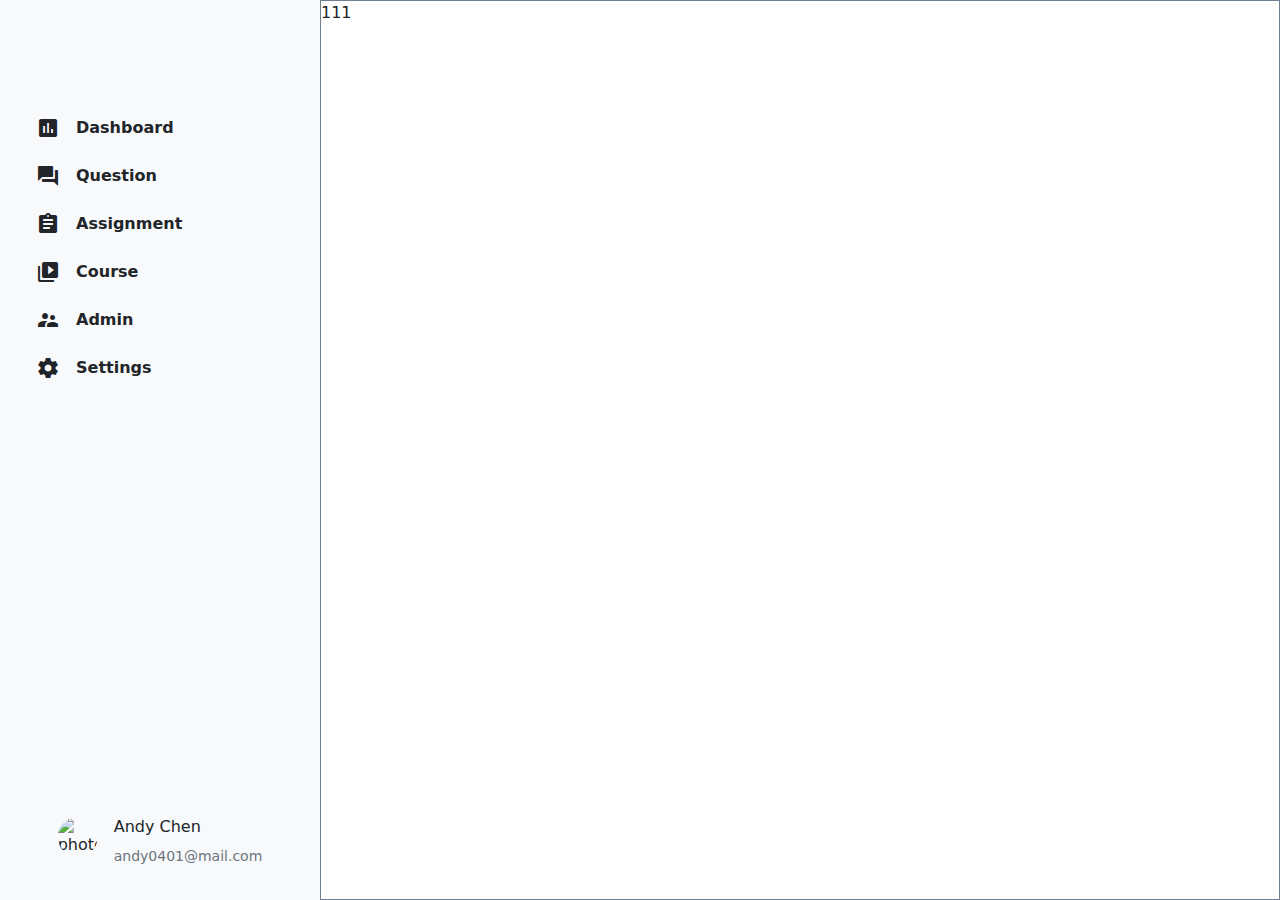
==== commit ecf41c34: "Update 2021-08-04T09:22:01.322Z" ====
--- a/index.html
+++ b/index.html
@@ -5,19 +5,151 @@
     <meta name="viewport" content="width=device-width, initial-scale=1.0" />
     <meta http-equiv="X-UA-Compatible" content="ie=edge" />
     <title>首頁</title>
+    <link
+      href="https://fonts.googleapis.com/icon?family=Material+Icons"
+      rel="stylesheet"
+    />
     <link rel="stylesheet" href="./assets/style/all.css" />
   </head>
 
   <body>
-    <header class="header">這是 header</header>
+    <div class="d-flex">
+      <nav class="sidebar bg-light position-relative">
+        <div class="py-l">
+          <a class="sidebar__logo" href="#"> ANSWER </a>
+        </div>
 
-    
-<h1>這是一段話</h1>
+        <ul class="d-flex flex-column mb-auto list-unstyled">
+          <li>
+            <a
+              class="
+                d-flex
+                sidebar__item sidebar__item-hover
+                link-secondary
+                text-decoration-none
+                fw-bold
+                ps-l
+                py-s
+              "
+              href="#"
+            >
+              <span class="material-icons me-3"> assessment </span>
+              Dashboard</a
+            >
+          </li>
+          <li>
+            <a
+              class="
+                d-flex
+                sidebar__item sidebar__item-hover
+                link-secondary
+                text-decoration-none
+                fw-bold
+                ps-l
+                py-s
+              "
+              href="#"
+              ><span class="material-icons me-3"> question_answer </span
+              >Question</a
+            >
+          </li>
+          <li>
+            <a
+              class="
+                d-flex
+                sidebar__item sidebar__item-hover
+                link-secondary
+                text-decoration-none
+                fw-bold
+                ps-l
+                py-s
+                active
+              "
+              href="#"
+              ><span class="material-icons me-3"> assignment </span
+              >Assignment</a
+            >
+          </li>
+          <li>
+            <a
+              class="
+                d-flex
+                sidebar__item sidebar__item-hover
+                link-secondary
+                text-decoration-none
+                fw-bold
+                ps-l
+                py-s
+              "
+              href="#"
+              ><span class="material-icons me-3"> video_library </span>Course</a
+            >
+          </li>
+          <li>
+            <a
+              class="
+                d-flex
+                sidebar__item sidebar__item-hover
+                link-secondary
+                text-decoration-none
+                fw-bold
+                ps-l
+                py-s
+              "
+              href="#"
+              ><span class="material-icons me-3"> supervisor_account </span
+              >Admin</a
+            >
+          </li>
+          <li>
+            <a
+              class="
+                d-flex
+                sidebar__item sidebar__item-hover
+                link-secondary
+                text-decoration-none
+                fw-bold
+                ps-l
+                py-s
+              "
+              href="#"
+              ><span class="material-icons me-3"> settings </span>Settings</a
+            >
+          </li>
+        </ul>
 
-<div class="box bg-primary text-light">123</div>
+        <div
+          class="
+            sidebar__engineer
+            d-flex
+            py-l
+            position-absolute
+            bottom-0
+            start-50
+            translate-middle-x
+          "
+        >
+          <img
+            class="sidebar__engineer__img rounded-circle me-3"
+            src="https://github.com/hexschool/webLayoutTraining1st/blob/master/week5/andychen.jpeg?raw=true"
+            alt="photo"
+          />
+          <div class="sidebar__engineer__info">
+            <h3 class="sidebar__engineer__person">Andy Chen</h3>
+            <a
+              class="sidebar__engineer__mail link-info text-decoration-none"
+              href="mailto:andy0401@mail.com"
+              >andy0401@mail.com</a
+            >
+          </div>
+        </div>
+      </nav>
 
+      
+<main>111</main>
 
-    <footer class="footer">footer</footer>
+    </div>
+
     <script src="./assets/js/vendors.js"></script>
     <script src="./assets/js/all.js"></script>
   </body>
--- a/assets/style/all.css
+++ b/assets/style/all.css
@@ -1,3 +1,10 @@
+@charset "UTF-8";
+/*!
+ * Bootstrap v5.0.0 (https://getbootstrap.com/)
+ * Copyright 2011-2021 The Bootstrap Authors
+ * Copyright 2011-2021 Twitter, Inc.
+ * Licensed under MIT (https://github.com/twbs/bootstrap/blob/main/LICENSE)
+ */
 :root {
   --bs-blue: #0d6efd;
   --bs-indigo: #6610f2;
@@ -12,14 +19,14 @@
   --bs-white: #fff;
   --bs-gray: #6c757d;
   --bs-gray-dark: #343a40;
-  --bs-primary: #0d6efd;
-  --bs-secondary: #6c757d;
+  --bs-primary: #198754;
+  --bs-secondary: #212529;
   --bs-success: #198754;
-  --bs-info: #0dcaf0;
+  --bs-info: #6c757d;
   --bs-warning: #ffc107;
   --bs-danger: #dc3545;
   --bs-light: #f8f9fa;
-  --bs-dark: #212529;
+  --bs-dark: #ced4da;
   --bs-font-sans-serif: system-ui, -apple-system, "Segoe UI", Roboto, "Helvetica Neue", Arial, "Noto Sans", "Liberation Sans", sans-serif, "Apple Color Emoji", "Segoe UI Emoji", "Segoe UI Symbol", "Noto Color Emoji";
   --bs-font-monospace: SFMono-Regular, Menlo, Monaco, Consolas, "Liberation Mono", "Courier New", monospace;
   --bs-gradient: linear-gradient(180deg, rgba(255, 255, 255, 0.15), rgba(255, 255, 255, 0)); }
@@ -159,10 +166,10 @@
   top: -.5em; }
 
 a {
-  color: #0d6efd;
+  color: #198754;
   text-decoration: underline; }
   a:hover {
-    color: #0a58ca; }
+    color: #146c43; }
 
 a:not([href]):not([class]), a:not([href]):not([class]):hover {
   color: inherit;
@@ -725,6 +732,30 @@
 .g-5,
 .gy-5 {
   --bs-gutter-y: 3rem; }
+
+.g-s,
+.gx-s {
+  --bs-gutter-x: 0.75rem; }
+
+.g-s,
+.gy-s {
+  --bs-gutter-y: 0.75rem; }
+
+.g-m,
+.gx-m {
+  --bs-gutter-x: 1.25rem; }
+
+.g-m,
+.gy-m {
+  --bs-gutter-y: 1.25rem; }
+
+.g-l,
+.gx-l {
+  --bs-gutter-x: 2rem; }
+
+.g-l,
+.gy-l {
+  --bs-gutter-y: 2rem; }
 
 @media (min-width: 576px) {
   .col-sm {
@@ -890,7 +921,25 @@
     --bs-gutter-x: 3rem; }
   .g-sm-5,
   .gy-sm-5 {
-    --bs-gutter-y: 3rem; } }
+    --bs-gutter-y: 3rem; }
+  .g-sm-s,
+  .gx-sm-s {
+    --bs-gutter-x: 0.75rem; }
+  .g-sm-s,
+  .gy-sm-s {
+    --bs-gutter-y: 0.75rem; }
+  .g-sm-m,
+  .gx-sm-m {
+    --bs-gutter-x: 1.25rem; }
+  .g-sm-m,
+  .gy-sm-m {
+    --bs-gutter-y: 1.25rem; }
+  .g-sm-l,
+  .gx-sm-l {
+    --bs-gutter-x: 2rem; }
+  .g-sm-l,
+  .gy-sm-l {
+    --bs-gutter-y: 2rem; } }
 
 @media (min-width: 768px) {
   .col-md {
@@ -1056,7 +1105,25 @@
     --bs-gutter-x: 3rem; }
   .g-md-5,
   .gy-md-5 {
-    --bs-gutter-y: 3rem; } }
+    --bs-gutter-y: 3rem; }
+  .g-md-s,
+  .gx-md-s {
+    --bs-gutter-x: 0.75rem; }
+  .g-md-s,
+  .gy-md-s {
+    --bs-gutter-y: 0.75rem; }
+  .g-md-m,
+  .gx-md-m {
+    --bs-gutter-x: 1.25rem; }
+  .g-md-m,
+  .gy-md-m {
+    --bs-gutter-y: 1.25rem; }
+  .g-md-l,
+  .gx-md-l {
+    --bs-gutter-x: 2rem; }
+  .g-md-l,
+  .gy-md-l {
+    --bs-gutter-y: 2rem; } }
 
 @media (min-width: 992px) {
   .col-lg {
@@ -1222,7 +1289,25 @@
     --bs-gutter-x: 3rem; }
   .g-lg-5,
   .gy-lg-5 {
-    --bs-gutter-y: 3rem; } }
+    --bs-gutter-y: 3rem; }
+  .g-lg-s,
+  .gx-lg-s {
+    --bs-gutter-x: 0.75rem; }
+  .g-lg-s,
+  .gy-lg-s {
+    --bs-gutter-y: 0.75rem; }
+  .g-lg-m,
+  .gx-lg-m {
+    --bs-gutter-x: 1.25rem; }
+  .g-lg-m,
+  .gy-lg-m {
+    --bs-gutter-y: 1.25rem; }
+  .g-lg-l,
+  .gx-lg-l {
+    --bs-gutter-x: 2rem; }
+  .g-lg-l,
+  .gy-lg-l {
+    --bs-gutter-y: 2rem; } }
 
 @media (min-width: 1200px) {
   .col-xl {
@@ -1388,7 +1473,25 @@
     --bs-gutter-x: 3rem; }
   .g-xl-5,
   .gy-xl-5 {
-    --bs-gutter-y: 3rem; } }
+    --bs-gutter-y: 3rem; }
+  .g-xl-s,
+  .gx-xl-s {
+    --bs-gutter-x: 0.75rem; }
+  .g-xl-s,
+  .gy-xl-s {
+    --bs-gutter-y: 0.75rem; }
+  .g-xl-m,
+  .gx-xl-m {
+    --bs-gutter-x: 1.25rem; }
+  .g-xl-m,
+  .gy-xl-m {
+    --bs-gutter-y: 1.25rem; }
+  .g-xl-l,
+  .gx-xl-l {
+    --bs-gutter-x: 2rem; }
+  .g-xl-l,
+  .gy-xl-l {
+    --bs-gutter-y: 2rem; } }
 
 @media (min-width: 1400px) {
   .col-xxl {
@@ -1554,6 +1657,7901 @@
     --bs-gutter-x: 3rem; }
   .g-xxl-5,
   .gy-xxl-5 {
-    --bs-gutter-y: 3rem; } }
+    --bs-gutter-y: 3rem; }
+  .g-xxl-s,
+  .gx-xxl-s {
+    --bs-gutter-x: 0.75rem; }
+  .g-xxl-s,
+  .gy-xxl-s {
+    --bs-gutter-y: 0.75rem; }
+  .g-xxl-m,
+  .gx-xxl-m {
+    --bs-gutter-x: 1.25rem; }
+  .g-xxl-m,
+  .gy-xxl-m {
+    --bs-gutter-y: 1.25rem; }
+  .g-xxl-l,
+  .gx-xxl-l {
+    --bs-gutter-x: 2rem; }
+  .g-xxl-l,
+  .gy-xxl-l {
+    --bs-gutter-y: 2rem; } }
+
+.table {
+  --bs-table-bg: transparent;
+  --bs-table-striped-color: #212529;
+  --bs-table-striped-bg: rgba(0, 0, 0, 0.05);
+  --bs-table-active-color: #212529;
+  --bs-table-active-bg: rgba(0, 0, 0, 0.1);
+  --bs-table-hover-color: #212529;
+  --bs-table-hover-bg: rgba(0, 0, 0, 0.075);
+  width: 100%;
+  margin-bottom: 1rem;
+  color: #212529;
+  vertical-align: top;
+  border-color: #dee2e6; }
+  .table > :not(caption) > * > * {
+    padding: 0.5rem 0.5rem;
+    background-color: var(--bs-table-bg);
+    border-bottom-width: 1px;
+    -webkit-box-shadow: inset 0 0 0 9999px var(--bs-table-accent-bg);
+            box-shadow: inset 0 0 0 9999px var(--bs-table-accent-bg); }
+  .table > tbody {
+    vertical-align: inherit; }
+  .table > thead {
+    vertical-align: bottom; }
+  .table > :not(:last-child) > :last-child > * {
+    border-bottom-color: currentColor; }
+
+.caption-top {
+  caption-side: top; }
+
+.table-sm > :not(caption) > * > * {
+  padding: 0.25rem 0.25rem; }
+
+.table-bordered > :not(caption) > * {
+  border-width: 1px 0; }
+  .table-bordered > :not(caption) > * > * {
+    border-width: 0 1px; }
+
+.table-borderless > :not(caption) > * > * {
+  border-bottom-width: 0; }
+
+.table-striped > tbody > tr:nth-of-type(odd) {
+  --bs-table-accent-bg: var(--bs-table-striped-bg);
+  color: var(--bs-table-striped-color); }
+
+.table-active {
+  --bs-table-accent-bg: var(--bs-table-active-bg);
+  color: var(--bs-table-active-color); }
+
+.table-hover > tbody > tr:hover {
+  --bs-table-accent-bg: var(--bs-table-hover-bg);
+  color: var(--bs-table-hover-color); }
+
+.table-primary {
+  --bs-table-bg: #d1e7dd;
+  --bs-table-striped-bg: #c7dbd2;
+  --bs-table-striped-color: #000;
+  --bs-table-active-bg: #bcd0c7;
+  --bs-table-active-color: #000;
+  --bs-table-hover-bg: #c1d6cc;
+  --bs-table-hover-color: #000;
+  color: #000;
+  border-color: #bcd0c7; }
+
+.table-secondary {
+  --bs-table-bg: #d3d3d4;
+  --bs-table-striped-bg: #c8c8c9;
+  --bs-table-striped-color: #000;
+  --bs-table-active-bg: #bebebf;
+  --bs-table-active-color: #000;
+  --bs-table-hover-bg: #c3c3c4;
+  --bs-table-hover-color: #000;
+  color: #000;
+  border-color: #bebebf; }
+
+.table-success {
+  --bs-table-bg: #d1e7dd;
+  --bs-table-striped-bg: #c7dbd2;
+  --bs-table-striped-color: #000;
+  --bs-table-active-bg: #bcd0c7;
+  --bs-table-active-color: #000;
+  --bs-table-hover-bg: #c1d6cc;
+  --bs-table-hover-color: #000;
+  color: #000;
+  border-color: #bcd0c7; }
+
+.table-info {
+  --bs-table-bg: #e2e3e5;
+  --bs-table-striped-bg: #d7d8da;
+  --bs-table-striped-color: #000;
+  --bs-table-active-bg: #cbccce;
+  --bs-table-active-color: #000;
+  --bs-table-hover-bg: #d1d2d4;
+  --bs-table-hover-color: #000;
+  color: #000;
+  border-color: #cbccce; }
+
+.table-warning {
+  --bs-table-bg: #fff3cd;
+  --bs-table-striped-bg: #f2e7c3;
+  --bs-table-striped-color: #000;
+  --bs-table-active-bg: #e6dbb9;
+  --bs-table-active-color: #000;
+  --bs-table-hover-bg: #ece1be;
+  --bs-table-hover-color: #000;
+  color: #000;
+  border-color: #e6dbb9; }
+
+.table-danger {
+  --bs-table-bg: #f8d7da;
+  --bs-table-striped-bg: #eccccf;
+  --bs-table-striped-color: #000;
+  --bs-table-active-bg: #dfc2c4;
+  --bs-table-active-color: #000;
+  --bs-table-hover-bg: #e5c7ca;
+  --bs-table-hover-color: #000;
+  color: #000;
+  border-color: #dfc2c4; }
+
+.table-light {
+  --bs-table-bg: #f8f9fa;
+  --bs-table-striped-bg: #ecedee;
+  --bs-table-striped-color: #000;
+  --bs-table-active-bg: #dfe0e1;
+  --bs-table-active-color: #000;
+  --bs-table-hover-bg: #e5e6e7;
+  --bs-table-hover-color: #000;
+  color: #000;
+  border-color: #dfe0e1; }
+
+.table-dark {
+  --bs-table-bg: #ced4da;
+  --bs-table-striped-bg: #c4c9cf;
+  --bs-table-striped-color: #000;
+  --bs-table-active-bg: #b9bfc4;
+  --bs-table-active-color: #000;
+  --bs-table-hover-bg: #bfc4ca;
+  --bs-table-hover-color: #000;
+  color: #000;
+  border-color: #b9bfc4; }
+
+.table-responsive {
+  overflow-x: auto;
+  -webkit-overflow-scrolling: touch; }
+
+@media (max-width: 575.98px) {
+  .table-responsive-sm {
+    overflow-x: auto;
+    -webkit-overflow-scrolling: touch; } }
+
+@media (max-width: 767.98px) {
+  .table-responsive-md {
+    overflow-x: auto;
+    -webkit-overflow-scrolling: touch; } }
+
+@media (max-width: 991.98px) {
+  .table-responsive-lg {
+    overflow-x: auto;
+    -webkit-overflow-scrolling: touch; } }
+
+@media (max-width: 1199.98px) {
+  .table-responsive-xl {
+    overflow-x: auto;
+    -webkit-overflow-scrolling: touch; } }
+
+@media (max-width: 1399.98px) {
+  .table-responsive-xxl {
+    overflow-x: auto;
+    -webkit-overflow-scrolling: touch; } }
+
+.form-label {
+  margin-bottom: 0.5rem; }
+
+.col-form-label {
+  padding-top: calc(0.375rem + 1px);
+  padding-bottom: calc(0.375rem + 1px);
+  margin-bottom: 0;
+  font-size: inherit;
+  line-height: 1.5; }
+
+.col-form-label-lg {
+  padding-top: calc(0.5rem + 1px);
+  padding-bottom: calc(0.5rem + 1px);
+  font-size: 1.25rem; }
+
+.col-form-label-sm {
+  padding-top: calc(0.25rem + 1px);
+  padding-bottom: calc(0.25rem + 1px);
+  font-size: 0.875rem; }
+
+.form-text {
+  margin-top: 0.25rem;
+  font-size: 0.875em;
+  color: #6c757d; }
+
+.form-control {
+  display: block;
+  width: 100%;
+  padding: 0.375rem 0.75rem;
+  font-size: 1rem;
+  font-weight: 400;
+  line-height: 1.5;
+  color: #212529;
+  background-color: #fff;
+  background-clip: padding-box;
+  border: 1px solid #ced4da;
+  -webkit-appearance: none;
+     -moz-appearance: none;
+          appearance: none;
+  border-radius: 0.25rem;
+  -webkit-transition: border-color 0.15s ease-in-out, -webkit-box-shadow 0.15s ease-in-out;
+  transition: border-color 0.15s ease-in-out, -webkit-box-shadow 0.15s ease-in-out;
+  -o-transition: border-color 0.15s ease-in-out, box-shadow 0.15s ease-in-out;
+  transition: border-color 0.15s ease-in-out, box-shadow 0.15s ease-in-out;
+  transition: border-color 0.15s ease-in-out, box-shadow 0.15s ease-in-out, -webkit-box-shadow 0.15s ease-in-out; }
+  @media (prefers-reduced-motion: reduce) {
+    .form-control {
+      -webkit-transition: none;
+      -o-transition: none;
+      transition: none; } }
+  .form-control[type="file"] {
+    overflow: hidden; }
+    .form-control[type="file"]:not(:disabled):not(:-moz-read-only) {
+      cursor: pointer; }
+    .form-control[type="file"]:not(:disabled):not(:read-only) {
+      cursor: pointer; }
+  .form-control:focus {
+    color: #212529;
+    background-color: #fff;
+    border-color: #8cc3aa;
+    outline: 0;
+    -webkit-box-shadow: 0 0 0 0.25rem rgba(25, 135, 84, 0.25);
+            box-shadow: 0 0 0 0.25rem rgba(25, 135, 84, 0.25); }
+  .form-control::-webkit-date-and-time-value {
+    height: 1.5em; }
+  .form-control::-webkit-input-placeholder {
+    color: #6c757d;
+    opacity: 1; }
+  .form-control::-moz-placeholder {
+    color: #6c757d;
+    opacity: 1; }
+  .form-control:-ms-input-placeholder {
+    color: #6c757d;
+    opacity: 1; }
+  .form-control::-ms-input-placeholder {
+    color: #6c757d;
+    opacity: 1; }
+  .form-control::placeholder {
+    color: #6c757d;
+    opacity: 1; }
+  .form-control:-moz-read-only {
+    background-color: #e9ecef;
+    opacity: 1; }
+  .form-control:disabled, .form-control:read-only {
+    background-color: #e9ecef;
+    opacity: 1; }
+  .form-control::file-selector-button {
+    padding: 0.375rem 0.75rem;
+    margin: -0.375rem -0.75rem;
+    -webkit-margin-end: 0.75rem;
+            margin-inline-end: 0.75rem;
+    color: #212529;
+    background-color: #e9ecef;
+    pointer-events: none;
+    border-color: inherit;
+    border-style: solid;
+    border-width: 0;
+    border-inline-end-width: 1px;
+    border-radius: 0;
+    -webkit-transition: color 0.15s ease-in-out, background-color 0.15s ease-in-out, border-color 0.15s ease-in-out, -webkit-box-shadow 0.15s ease-in-out;
+    transition: color 0.15s ease-in-out, background-color 0.15s ease-in-out, border-color 0.15s ease-in-out, -webkit-box-shadow 0.15s ease-in-out;
+    -o-transition: color 0.15s ease-in-out, background-color 0.15s ease-in-out, border-color 0.15s ease-in-out, box-shadow 0.15s ease-in-out;
+    transition: color 0.15s ease-in-out, background-color 0.15s ease-in-out, border-color 0.15s ease-in-out, box-shadow 0.15s ease-in-out;
+    transition: color 0.15s ease-in-out, background-color 0.15s ease-in-out, border-color 0.15s ease-in-out, box-shadow 0.15s ease-in-out, -webkit-box-shadow 0.15s ease-in-out; }
+    @media (prefers-reduced-motion: reduce) {
+      .form-control::file-selector-button {
+        -webkit-transition: none;
+        -o-transition: none;
+        transition: none; } }
+  .form-control:hover:not(:disabled):not(:-moz-read-only)::file-selector-button {
+    background-color: #dde0e3; }
+  .form-control:hover:not(:disabled):not(:read-only)::file-selector-button {
+    background-color: #dde0e3; }
+  .form-control::-webkit-file-upload-button {
+    padding: 0.375rem 0.75rem;
+    margin: -0.375rem -0.75rem;
+    -webkit-margin-end: 0.75rem;
+            margin-inline-end: 0.75rem;
+    color: #212529;
+    background-color: #e9ecef;
+    pointer-events: none;
+    border-color: inherit;
+    border-style: solid;
+    border-width: 0;
+    border-inline-end-width: 1px;
+    border-radius: 0;
+    -webkit-transition: color 0.15s ease-in-out, background-color 0.15s ease-in-out, border-color 0.15s ease-in-out, -webkit-box-shadow 0.15s ease-in-out;
+    transition: color 0.15s ease-in-out, background-color 0.15s ease-in-out, border-color 0.15s ease-in-out, -webkit-box-shadow 0.15s ease-in-out;
+    transition: color 0.15s ease-in-out, background-color 0.15s ease-in-out, border-color 0.15s ease-in-out, box-shadow 0.15s ease-in-out;
+    transition: color 0.15s ease-in-out, background-color 0.15s ease-in-out, border-color 0.15s ease-in-out, box-shadow 0.15s ease-in-out, -webkit-box-shadow 0.15s ease-in-out; }
+    @media (prefers-reduced-motion: reduce) {
+      .form-control::-webkit-file-upload-button {
+        -webkit-transition: none;
+        transition: none; } }
+  .form-control:hover:not(:disabled):not(:read-only)::-webkit-file-upload-button {
+    background-color: #dde0e3; }
+
+.form-control-plaintext {
+  display: block;
+  width: 100%;
+  padding: 0.375rem 0;
+  margin-bottom: 0;
+  line-height: 1.5;
+  color: #212529;
+  background-color: transparent;
+  border: solid transparent;
+  border-width: 1px 0; }
+  .form-control-plaintext.form-control-sm, .form-control-plaintext.form-control-lg {
+    padding-right: 0;
+    padding-left: 0; }
+
+.form-control-sm {
+  min-height: calc(1.5em + 0.5rem + 2px);
+  padding: 0.25rem 0.5rem;
+  font-size: 0.875rem;
+  border-radius: 0.2rem; }
+  .form-control-sm::file-selector-button {
+    padding: 0.25rem 0.5rem;
+    margin: -0.25rem -0.5rem;
+    -webkit-margin-end: 0.5rem;
+            margin-inline-end: 0.5rem; }
+  .form-control-sm::-webkit-file-upload-button {
+    padding: 0.25rem 0.5rem;
+    margin: -0.25rem -0.5rem;
+    -webkit-margin-end: 0.5rem;
+            margin-inline-end: 0.5rem; }
+
+.form-control-lg {
+  min-height: calc(1.5em + 1rem + 2px);
+  padding: 0.5rem 1rem;
+  font-size: 1.25rem;
+  border-radius: 0.3rem; }
+  .form-control-lg::file-selector-button {
+    padding: 0.5rem 1rem;
+    margin: -0.5rem -1rem;
+    -webkit-margin-end: 1rem;
+            margin-inline-end: 1rem; }
+  .form-control-lg::-webkit-file-upload-button {
+    padding: 0.5rem 1rem;
+    margin: -0.5rem -1rem;
+    -webkit-margin-end: 1rem;
+            margin-inline-end: 1rem; }
+
+textarea.form-control {
+  min-height: calc(1.5em + 0.75rem + 2px); }
+
+textarea.form-control-sm {
+  min-height: calc(1.5em + 0.5rem + 2px); }
+
+textarea.form-control-lg {
+  min-height: calc(1.5em + 1rem + 2px); }
+
+.form-control-color {
+  max-width: 3rem;
+  height: auto;
+  padding: 0.375rem; }
+  .form-control-color:not(:disabled):not(:-moz-read-only) {
+    cursor: pointer; }
+  .form-control-color:not(:disabled):not(:read-only) {
+    cursor: pointer; }
+  .form-control-color::-moz-color-swatch {
+    height: 1.5em;
+    border-radius: 0.25rem; }
+  .form-control-color::-webkit-color-swatch {
+    height: 1.5em;
+    border-radius: 0.25rem; }
+
+.form-select {
+  display: block;
+  width: 100%;
+  padding: 0.375rem 2.25rem 0.375rem 0.75rem;
+  font-size: 1rem;
+  font-weight: 400;
+  line-height: 1.5;
+  color: #212529;
+  background-color: #fff;
+  background-image: url("data:image/svg+xml,%3csvg xmlns='http://www.w3.org/2000/svg' viewBox='0 0 16 16'%3e%3cpath fill='none' stroke='%23343a40' stroke-linecap='round' stroke-linejoin='round' stroke-width='2' d='M2 5l6 6 6-6'/%3e%3c/svg%3e");
+  background-repeat: no-repeat;
+  background-position: right 0.75rem center;
+  background-size: 16px 12px;
+  border: 1px solid #ced4da;
+  border-radius: 0.25rem;
+  -webkit-appearance: none;
+     -moz-appearance: none;
+          appearance: none; }
+  .form-select:focus {
+    border-color: #8cc3aa;
+    outline: 0;
+    -webkit-box-shadow: 0 0 0 0.25rem rgba(25, 135, 84, 0.25);
+            box-shadow: 0 0 0 0.25rem rgba(25, 135, 84, 0.25); }
+  .form-select[multiple], .form-select[size]:not([size="1"]) {
+    padding-right: 0.75rem;
+    background-image: none; }
+  .form-select:disabled {
+    background-color: #e9ecef; }
+  .form-select:-moz-focusring {
+    color: transparent;
+    text-shadow: 0 0 0 #212529; }
+
+.form-select-sm {
+  padding-top: 0.25rem;
+  padding-bottom: 0.25rem;
+  padding-left: 0.5rem;
+  font-size: 0.875rem; }
+
+.form-select-lg {
+  padding-top: 0.5rem;
+  padding-bottom: 0.5rem;
+  padding-left: 1rem;
+  font-size: 1.25rem; }
+
+.form-check {
+  display: block;
+  min-height: 1.5rem;
+  padding-left: 1.5em;
+  margin-bottom: 0.125rem; }
+  .form-check .form-check-input {
+    float: left;
+    margin-left: -1.5em; }
+
+.form-check-input {
+  width: 1em;
+  height: 1em;
+  margin-top: 0.25em;
+  vertical-align: top;
+  background-color: #fff;
+  background-repeat: no-repeat;
+  background-position: center;
+  background-size: contain;
+  border: 1px solid rgba(0, 0, 0, 0.25);
+  -webkit-appearance: none;
+     -moz-appearance: none;
+          appearance: none;
+  -webkit-print-color-adjust: exact;
+          color-adjust: exact; }
+  .form-check-input[type="checkbox"] {
+    border-radius: 0.25em; }
+  .form-check-input[type="radio"] {
+    border-radius: 50%; }
+  .form-check-input:active {
+    -webkit-filter: brightness(90%);
+            filter: brightness(90%); }
+  .form-check-input:focus {
+    border-color: #8cc3aa;
+    outline: 0;
+    -webkit-box-shadow: 0 0 0 0.25rem rgba(25, 135, 84, 0.25);
+            box-shadow: 0 0 0 0.25rem rgba(25, 135, 84, 0.25); }
+  .form-check-input:checked {
+    background-color: #198754;
+    border-color: #198754; }
+    .form-check-input:checked[type="checkbox"] {
+      background-image: url("data:image/svg+xml,%3csvg xmlns='http://www.w3.org/2000/svg' viewBox='0 0 20 20'%3e%3cpath fill='none' stroke='%23fff' stroke-linecap='round' stroke-linejoin='round' stroke-width='3' d='M6 10l3 3l6-6'/%3e%3c/svg%3e"); }
+    .form-check-input:checked[type="radio"] {
+      background-image: url("data:image/svg+xml,%3csvg xmlns='http://www.w3.org/2000/svg' viewBox='-4 -4 8 8'%3e%3ccircle r='2' fill='%23fff'/%3e%3c/svg%3e"); }
+  .form-check-input[type="checkbox"]:indeterminate {
+    background-color: #198754;
+    border-color: #198754;
+    background-image: url("data:image/svg+xml,%3csvg xmlns='http://www.w3.org/2000/svg' viewBox='0 0 20 20'%3e%3cpath fill='none' stroke='%23fff' stroke-linecap='round' stroke-linejoin='round' stroke-width='3' d='M6 10h8'/%3e%3c/svg%3e"); }
+  .form-check-input:disabled {
+    pointer-events: none;
+    -webkit-filter: none;
+            filter: none;
+    opacity: 0.5; }
+  .form-check-input[disabled] ~ .form-check-label, .form-check-input:disabled ~ .form-check-label {
+    opacity: 0.5; }
+
+.form-switch {
+  padding-left: 2.5em; }
+  .form-switch .form-check-input {
+    width: 2em;
+    margin-left: -2.5em;
+    background-image: url("data:image/svg+xml,%3csvg xmlns='http://www.w3.org/2000/svg' viewBox='-4 -4 8 8'%3e%3ccircle r='3' fill='rgba%280, 0, 0, 0.25%29'/%3e%3c/svg%3e");
+    background-position: left center;
+    border-radius: 2em;
+    -webkit-transition: background-position 0.15s ease-in-out;
+    -o-transition: background-position 0.15s ease-in-out;
+    transition: background-position 0.15s ease-in-out; }
+    @media (prefers-reduced-motion: reduce) {
+      .form-switch .form-check-input {
+        -webkit-transition: none;
+        -o-transition: none;
+        transition: none; } }
+    .form-switch .form-check-input:focus {
+      background-image: url("data:image/svg+xml,%3csvg xmlns='http://www.w3.org/2000/svg' viewBox='-4 -4 8 8'%3e%3ccircle r='3' fill='%238cc3aa'/%3e%3c/svg%3e"); }
+    .form-switch .form-check-input:checked {
+      background-position: right center;
+      background-image: url("data:image/svg+xml,%3csvg xmlns='http://www.w3.org/2000/svg' viewBox='-4 -4 8 8'%3e%3ccircle r='3' fill='%23fff'/%3e%3c/svg%3e"); }
+
+.form-check-inline {
+  display: inline-block;
+  margin-right: 1rem; }
+
+.btn-check {
+  position: absolute;
+  clip: rect(0, 0, 0, 0);
+  pointer-events: none; }
+  .btn-check[disabled] + .btn, .btn-check:disabled + .btn {
+    pointer-events: none;
+    -webkit-filter: none;
+            filter: none;
+    opacity: 0.65; }
+
+.form-range {
+  width: 100%;
+  height: 1.5rem;
+  padding: 0;
+  background-color: transparent;
+  -webkit-appearance: none;
+     -moz-appearance: none;
+          appearance: none; }
+  .form-range:focus {
+    outline: 0; }
+    .form-range:focus::-webkit-slider-thumb {
+      -webkit-box-shadow: 0 0 0 1px #fff, 0 0 0 0.25rem rgba(25, 135, 84, 0.25);
+              box-shadow: 0 0 0 1px #fff, 0 0 0 0.25rem rgba(25, 135, 84, 0.25); }
+    .form-range:focus::-moz-range-thumb {
+      box-shadow: 0 0 0 1px #fff, 0 0 0 0.25rem rgba(25, 135, 84, 0.25); }
+  .form-range::-moz-focus-outer {
+    border: 0; }
+  .form-range::-webkit-slider-thumb {
+    width: 1rem;
+    height: 1rem;
+    margin-top: -0.25rem;
+    background-color: #198754;
+    border: 0;
+    border-radius: 1rem;
+    -webkit-transition: background-color 0.15s ease-in-out, border-color 0.15s ease-in-out, -webkit-box-shadow 0.15s ease-in-out;
+    transition: background-color 0.15s ease-in-out, border-color 0.15s ease-in-out, -webkit-box-shadow 0.15s ease-in-out;
+    transition: background-color 0.15s ease-in-out, border-color 0.15s ease-in-out, box-shadow 0.15s ease-in-out;
+    transition: background-color 0.15s ease-in-out, border-color 0.15s ease-in-out, box-shadow 0.15s ease-in-out, -webkit-box-shadow 0.15s ease-in-out;
+    -webkit-appearance: none;
+            appearance: none; }
+    @media (prefers-reduced-motion: reduce) {
+      .form-range::-webkit-slider-thumb {
+        -webkit-transition: none;
+        transition: none; } }
+    .form-range::-webkit-slider-thumb:active {
+      background-color: #badbcc; }
+  .form-range::-webkit-slider-runnable-track {
+    width: 100%;
+    height: 0.5rem;
+    color: transparent;
+    cursor: pointer;
+    background-color: #dee2e6;
+    border-color: transparent;
+    border-radius: 1rem; }
+  .form-range::-moz-range-thumb {
+    width: 1rem;
+    height: 1rem;
+    background-color: #198754;
+    border: 0;
+    border-radius: 1rem;
+    -moz-transition: background-color 0.15s ease-in-out, border-color 0.15s ease-in-out, box-shadow 0.15s ease-in-out;
+    transition: background-color 0.15s ease-in-out, border-color 0.15s ease-in-out, box-shadow 0.15s ease-in-out;
+    -moz-appearance: none;
+         appearance: none; }
+    @media (prefers-reduced-motion: reduce) {
+      .form-range::-moz-range-thumb {
+        -moz-transition: none;
+        transition: none; } }
+    .form-range::-moz-range-thumb:active {
+      background-color: #badbcc; }
+  .form-range::-moz-range-track {
+    width: 100%;
+    height: 0.5rem;
+    color: transparent;
+    cursor: pointer;
+    background-color: #dee2e6;
+    border-color: transparent;
+    border-radius: 1rem; }
+  .form-range:disabled {
+    pointer-events: none; }
+    .form-range:disabled::-webkit-slider-thumb {
+      background-color: #adb5bd; }
+    .form-range:disabled::-moz-range-thumb {
+      background-color: #adb5bd; }
+
+.form-floating {
+  position: relative; }
+  .form-floating > .form-control,
+  .form-floating > .form-select {
+    height: calc(3.5rem + 2px);
+    padding: 1rem 0.75rem; }
+  .form-floating > label {
+    position: absolute;
+    top: 0;
+    left: 0;
+    height: 100%;
+    padding: 1rem 0.75rem;
+    pointer-events: none;
+    border: 1px solid transparent;
+    -webkit-transform-origin: 0 0;
+        -ms-transform-origin: 0 0;
+            transform-origin: 0 0;
+    -webkit-transition: opacity 0.1s ease-in-out, -webkit-transform 0.1s ease-in-out;
+    transition: opacity 0.1s ease-in-out, -webkit-transform 0.1s ease-in-out;
+    -o-transition: opacity 0.1s ease-in-out, transform 0.1s ease-in-out;
+    transition: opacity 0.1s ease-in-out, transform 0.1s ease-in-out;
+    transition: opacity 0.1s ease-in-out, transform 0.1s ease-in-out, -webkit-transform 0.1s ease-in-out; }
+    @media (prefers-reduced-motion: reduce) {
+      .form-floating > label {
+        -webkit-transition: none;
+        -o-transition: none;
+        transition: none; } }
+  .form-floating > .form-control::-webkit-input-placeholder {
+    color: transparent; }
+  .form-floating > .form-control::-moz-placeholder {
+    color: transparent; }
+  .form-floating > .form-control:-ms-input-placeholder {
+    color: transparent; }
+  .form-floating > .form-control::-ms-input-placeholder {
+    color: transparent; }
+  .form-floating > .form-control::placeholder {
+    color: transparent; }
+  .form-floating > .form-control:not(:-moz-placeholder-shown) {
+    padding-top: 1.625rem;
+    padding-bottom: 0.625rem; }
+  .form-floating > .form-control:not(:-ms-input-placeholder) {
+    padding-top: 1.625rem;
+    padding-bottom: 0.625rem; }
+  .form-floating > .form-control:focus, .form-floating > .form-control:not(:placeholder-shown) {
+    padding-top: 1.625rem;
+    padding-bottom: 0.625rem; }
+  .form-floating > .form-control:-webkit-autofill {
+    padding-top: 1.625rem;
+    padding-bottom: 0.625rem; }
+  .form-floating > .form-select {
+    padding-top: 1.625rem;
+    padding-bottom: 0.625rem; }
+  .form-floating > .form-control:not(:-moz-placeholder-shown) ~ label {
+    opacity: 0.65;
+    transform: scale(0.85) translateY(-0.5rem) translateX(0.15rem); }
+  .form-floating > .form-control:not(:-ms-input-placeholder) ~ label {
+    opacity: 0.65;
+    -ms-transform: scale(0.85) translateY(-0.5rem) translateX(0.15rem);
+        transform: scale(0.85) translateY(-0.5rem) translateX(0.15rem); }
+  .form-floating > .form-control:focus ~ label,
+  .form-floating > .form-control:not(:placeholder-shown) ~ label,
+  .form-floating > .form-select ~ label {
+    opacity: 0.65;
+    -webkit-transform: scale(0.85) translateY(-0.5rem) translateX(0.15rem);
+        -ms-transform: scale(0.85) translateY(-0.5rem) translateX(0.15rem);
+            transform: scale(0.85) translateY(-0.5rem) translateX(0.15rem); }
+  .form-floating > .form-control:-webkit-autofill ~ label {
+    opacity: 0.65;
+    -webkit-transform: scale(0.85) translateY(-0.5rem) translateX(0.15rem);
+            transform: scale(0.85) translateY(-0.5rem) translateX(0.15rem); }
+
+.input-group {
+  position: relative;
+  display: -webkit-box;
+  display: -ms-flexbox;
+  display: flex;
+  -ms-flex-wrap: wrap;
+      flex-wrap: wrap;
+  -webkit-box-align: stretch;
+      -ms-flex-align: stretch;
+          align-items: stretch;
+  width: 100%; }
+  .input-group > .form-control,
+  .input-group > .form-select {
+    position: relative;
+    -webkit-box-flex: 1;
+        -ms-flex: 1 1 auto;
+            flex: 1 1 auto;
+    width: 1%;
+    min-width: 0; }
+  .input-group > .form-control:focus,
+  .input-group > .form-select:focus {
+    z-index: 3; }
+  .input-group .btn {
+    position: relative;
+    z-index: 2; }
+    .input-group .btn:focus {
+      z-index: 3; }
+
+.input-group-text {
+  display: -webkit-box;
+  display: -ms-flexbox;
+  display: flex;
+  -webkit-box-align: center;
+      -ms-flex-align: center;
+          align-items: center;
+  padding: 0.375rem 0.75rem;
+  font-size: 1rem;
+  font-weight: 400;
+  line-height: 1.5;
+  color: #212529;
+  text-align: center;
+  white-space: nowrap;
+  background-color: #e9ecef;
+  border: 1px solid #ced4da;
+  border-radius: 0.25rem; }
+
+.input-group-lg > .form-control,
+.input-group-lg > .form-select,
+.input-group-lg > .input-group-text,
+.input-group-lg > .btn {
+  padding: 0.5rem 1rem;
+  font-size: 1.25rem;
+  border-radius: 0.3rem; }
+
+.input-group-sm > .form-control,
+.input-group-sm > .form-select,
+.input-group-sm > .input-group-text,
+.input-group-sm > .btn {
+  padding: 0.25rem 0.5rem;
+  font-size: 0.875rem;
+  border-radius: 0.2rem; }
+
+.input-group-lg > .form-select,
+.input-group-sm > .form-select {
+  padding-right: 3rem; }
+
+.input-group:not(.has-validation) > :not(:last-child):not(.dropdown-toggle):not(.dropdown-menu),
+.input-group:not(.has-validation) > .dropdown-toggle:nth-last-child(n + 3) {
+  border-top-right-radius: 0;
+  border-bottom-right-radius: 0; }
+
+.input-group.has-validation > :nth-last-child(n + 3):not(.dropdown-toggle):not(.dropdown-menu),
+.input-group.has-validation > .dropdown-toggle:nth-last-child(n + 4) {
+  border-top-right-radius: 0;
+  border-bottom-right-radius: 0; }
+
+.input-group > :not(:first-child):not(.dropdown-menu):not(.valid-tooltip):not(.valid-feedback):not(.invalid-tooltip):not(.invalid-feedback) {
+  margin-left: -1px;
+  border-top-left-radius: 0;
+  border-bottom-left-radius: 0; }
+
+.valid-feedback {
+  display: none;
+  width: 100%;
+  margin-top: 0.25rem;
+  font-size: 0.875em;
+  color: #198754; }
+
+.valid-tooltip {
+  position: absolute;
+  top: 100%;
+  z-index: 5;
+  display: none;
+  max-width: 100%;
+  padding: 0.25rem 0.5rem;
+  margin-top: .1rem;
+  font-size: 0.875rem;
+  color: #fff;
+  background-color: rgba(25, 135, 84, 0.9);
+  border-radius: 0.25rem; }
+
+.was-validated :valid ~ .valid-feedback,
+.was-validated :valid ~ .valid-tooltip,
+.is-valid ~ .valid-feedback,
+.is-valid ~ .valid-tooltip {
+  display: block; }
+
+.was-validated .form-control:valid, .form-control.is-valid {
+  border-color: #198754;
+  padding-right: calc(1.5em + 0.75rem);
+  background-image: url("data:image/svg+xml,%3csvg xmlns='http://www.w3.org/2000/svg' viewBox='0 0 8 8'%3e%3cpath fill='%23198754' d='M2.3 6.73L.6 4.53c-.4-1.04.46-1.4 1.1-.8l1.1 1.4 3.4-3.8c.6-.63 1.6-.27 1.2.7l-4 4.6c-.43.5-.8.4-1.1.1z'/%3e%3c/svg%3e");
+  background-repeat: no-repeat;
+  background-position: right calc(0.375em + 0.1875rem) center;
+  background-size: calc(0.75em + 0.375rem) calc(0.75em + 0.375rem); }
+  .was-validated .form-control:valid:focus, .form-control.is-valid:focus {
+    border-color: #198754;
+    -webkit-box-shadow: 0 0 0 0.25rem rgba(25, 135, 84, 0.25);
+            box-shadow: 0 0 0 0.25rem rgba(25, 135, 84, 0.25); }
+
+.was-validated textarea.form-control:valid, textarea.form-control.is-valid {
+  padding-right: calc(1.5em + 0.75rem);
+  background-position: top calc(0.375em + 0.1875rem) right calc(0.375em + 0.1875rem); }
+
+.was-validated .form-select:valid, .form-select.is-valid {
+  border-color: #198754; }
+  .was-validated .form-select:valid:not([multiple]):not([size]), .was-validated .form-select:valid:not([multiple])[size="1"], .form-select.is-valid:not([multiple]):not([size]), .form-select.is-valid:not([multiple])[size="1"] {
+    padding-right: 4.125rem;
+    background-image: url("data:image/svg+xml,%3csvg xmlns='http://www.w3.org/2000/svg' viewBox='0 0 16 16'%3e%3cpath fill='none' stroke='%23343a40' stroke-linecap='round' stroke-linejoin='round' stroke-width='2' d='M2 5l6 6 6-6'/%3e%3c/svg%3e"), url("data:image/svg+xml,%3csvg xmlns='http://www.w3.org/2000/svg' viewBox='0 0 8 8'%3e%3cpath fill='%23198754' d='M2.3 6.73L.6 4.53c-.4-1.04.46-1.4 1.1-.8l1.1 1.4 3.4-3.8c.6-.63 1.6-.27 1.2.7l-4 4.6c-.43.5-.8.4-1.1.1z'/%3e%3c/svg%3e");
+    background-position: right 0.75rem center, center right 2.25rem;
+    background-size: 16px 12px, calc(0.75em + 0.375rem) calc(0.75em + 0.375rem); }
+  .was-validated .form-select:valid:focus, .form-select.is-valid:focus {
+    border-color: #198754;
+    -webkit-box-shadow: 0 0 0 0.25rem rgba(25, 135, 84, 0.25);
+            box-shadow: 0 0 0 0.25rem rgba(25, 135, 84, 0.25); }
+
+.was-validated .form-check-input:valid, .form-check-input.is-valid {
+  border-color: #198754; }
+  .was-validated .form-check-input:valid:checked, .form-check-input.is-valid:checked {
+    background-color: #198754; }
+  .was-validated .form-check-input:valid:focus, .form-check-input.is-valid:focus {
+    -webkit-box-shadow: 0 0 0 0.25rem rgba(25, 135, 84, 0.25);
+            box-shadow: 0 0 0 0.25rem rgba(25, 135, 84, 0.25); }
+  .was-validated .form-check-input:valid ~ .form-check-label, .form-check-input.is-valid ~ .form-check-label {
+    color: #198754; }
+
+.form-check-inline .form-check-input ~ .valid-feedback {
+  margin-left: .5em; }
+
+.was-validated .input-group .form-control:valid, .input-group .form-control.is-valid, .was-validated
+.input-group .form-select:valid,
+.input-group .form-select.is-valid {
+  z-index: 3; }
+
+.invalid-feedback {
+  display: none;
+  width: 100%;
+  margin-top: 0.25rem;
+  font-size: 0.875em;
+  color: #dc3545; }
+
+.invalid-tooltip {
+  position: absolute;
+  top: 100%;
+  z-index: 5;
+  display: none;
+  max-width: 100%;
+  padding: 0.25rem 0.5rem;
+  margin-top: .1rem;
+  font-size: 0.875rem;
+  color: #fff;
+  background-color: rgba(220, 53, 69, 0.9);
+  border-radius: 0.25rem; }
+
+.was-validated :invalid ~ .invalid-feedback,
+.was-validated :invalid ~ .invalid-tooltip,
+.is-invalid ~ .invalid-feedback,
+.is-invalid ~ .invalid-tooltip {
+  display: block; }
+
+.was-validated .form-control:invalid, .form-control.is-invalid {
+  border-color: #dc3545;
+  padding-right: calc(1.5em + 0.75rem);
+  background-image: url("data:image/svg+xml,%3csvg xmlns='http://www.w3.org/2000/svg' viewBox='0 0 12 12' width='12' height='12' fill='none' stroke='%23dc3545'%3e%3ccircle cx='6' cy='6' r='4.5'/%3e%3cpath stroke-linejoin='round' d='M5.8 3.6h.4L6 6.5z'/%3e%3ccircle cx='6' cy='8.2' r='.6' fill='%23dc3545' stroke='none'/%3e%3c/svg%3e");
+  background-repeat: no-repeat;
+  background-position: right calc(0.375em + 0.1875rem) center;
+  background-size: calc(0.75em + 0.375rem) calc(0.75em + 0.375rem); }
+  .was-validated .form-control:invalid:focus, .form-control.is-invalid:focus {
+    border-color: #dc3545;
+    -webkit-box-shadow: 0 0 0 0.25rem rgba(220, 53, 69, 0.25);
+            box-shadow: 0 0 0 0.25rem rgba(220, 53, 69, 0.25); }
+
+.was-validated textarea.form-control:invalid, textarea.form-control.is-invalid {
+  padding-right: calc(1.5em + 0.75rem);
+  background-position: top calc(0.375em + 0.1875rem) right calc(0.375em + 0.1875rem); }
+
+.was-validated .form-select:invalid, .form-select.is-invalid {
+  border-color: #dc3545; }
+  .was-validated .form-select:invalid:not([multiple]):not([size]), .was-validated .form-select:invalid:not([multiple])[size="1"], .form-select.is-invalid:not([multiple]):not([size]), .form-select.is-invalid:not([multiple])[size="1"] {
+    padding-right: 4.125rem;
+    background-image: url("data:image/svg+xml,%3csvg xmlns='http://www.w3.org/2000/svg' viewBox='0 0 16 16'%3e%3cpath fill='none' stroke='%23343a40' stroke-linecap='round' stroke-linejoin='round' stroke-width='2' d='M2 5l6 6 6-6'/%3e%3c/svg%3e"), url("data:image/svg+xml,%3csvg xmlns='http://www.w3.org/2000/svg' viewBox='0 0 12 12' width='12' height='12' fill='none' stroke='%23dc3545'%3e%3ccircle cx='6' cy='6' r='4.5'/%3e%3cpath stroke-linejoin='round' d='M5.8 3.6h.4L6 6.5z'/%3e%3ccircle cx='6' cy='8.2' r='.6' fill='%23dc3545' stroke='none'/%3e%3c/svg%3e");
+    background-position: right 0.75rem center, center right 2.25rem;
+    background-size: 16px 12px, calc(0.75em + 0.375rem) calc(0.75em + 0.375rem); }
+  .was-validated .form-select:invalid:focus, .form-select.is-invalid:focus {
+    border-color: #dc3545;
+    -webkit-box-shadow: 0 0 0 0.25rem rgba(220, 53, 69, 0.25);
+            box-shadow: 0 0 0 0.25rem rgba(220, 53, 69, 0.25); }
+
+.was-validated .form-check-input:invalid, .form-check-input.is-invalid {
+  border-color: #dc3545; }
+  .was-validated .form-check-input:invalid:checked, .form-check-input.is-invalid:checked {
+    background-color: #dc3545; }
+  .was-validated .form-check-input:invalid:focus, .form-check-input.is-invalid:focus {
+    -webkit-box-shadow: 0 0 0 0.25rem rgba(220, 53, 69, 0.25);
+            box-shadow: 0 0 0 0.25rem rgba(220, 53, 69, 0.25); }
+  .was-validated .form-check-input:invalid ~ .form-check-label, .form-check-input.is-invalid ~ .form-check-label {
+    color: #dc3545; }
+
+.form-check-inline .form-check-input ~ .invalid-feedback {
+  margin-left: .5em; }
+
+.was-validated .input-group .form-control:invalid, .input-group .form-control.is-invalid, .was-validated
+.input-group .form-select:invalid,
+.input-group .form-select.is-invalid {
+  z-index: 3; }
+
+.btn {
+  display: inline-block;
+  font-weight: 400;
+  line-height: 1.5;
+  color: #212529;
+  text-align: center;
+  text-decoration: none;
+  vertical-align: middle;
+  cursor: pointer;
+  -webkit-user-select: none;
+     -moz-user-select: none;
+      -ms-user-select: none;
+          user-select: none;
+  background-color: transparent;
+  border: 1px solid transparent;
+  padding: 0.375rem 0.75rem;
+  font-size: 1rem;
+  border-radius: 0.25rem;
+  -webkit-transition: color 0.15s ease-in-out, background-color 0.15s ease-in-out, border-color 0.15s ease-in-out, -webkit-box-shadow 0.15s ease-in-out;
+  transition: color 0.15s ease-in-out, background-color 0.15s ease-in-out, border-color 0.15s ease-in-out, -webkit-box-shadow 0.15s ease-in-out;
+  -o-transition: color 0.15s ease-in-out, background-color 0.15s ease-in-out, border-color 0.15s ease-in-out, box-shadow 0.15s ease-in-out;
+  transition: color 0.15s ease-in-out, background-color 0.15s ease-in-out, border-color 0.15s ease-in-out, box-shadow 0.15s ease-in-out;
+  transition: color 0.15s ease-in-out, background-color 0.15s ease-in-out, border-color 0.15s ease-in-out, box-shadow 0.15s ease-in-out, -webkit-box-shadow 0.15s ease-in-out; }
+  @media (prefers-reduced-motion: reduce) {
+    .btn {
+      -webkit-transition: none;
+      -o-transition: none;
+      transition: none; } }
+  .btn:hover {
+    color: #212529; }
+  .btn-check:focus + .btn, .btn:focus {
+    outline: 0;
+    -webkit-box-shadow: 0 0 0 0.25rem rgba(25, 135, 84, 0.25);
+            box-shadow: 0 0 0 0.25rem rgba(25, 135, 84, 0.25); }
+  .btn:disabled, .btn.disabled,
+  fieldset:disabled .btn {
+    pointer-events: none;
+    opacity: 0.65; }
+
+.btn-primary {
+  color: #fff;
+  background-color: #198754;
+  border-color: #198754; }
+  .btn-primary:hover {
+    color: #fff;
+    background-color: #157347;
+    border-color: #146c43; }
+  .btn-check:focus + .btn-primary, .btn-primary:focus {
+    color: #fff;
+    background-color: #157347;
+    border-color: #146c43;
+    -webkit-box-shadow: 0 0 0 0.25rem rgba(60, 153, 110, 0.5);
+            box-shadow: 0 0 0 0.25rem rgba(60, 153, 110, 0.5); }
+  .btn-check:checked + .btn-primary,
+  .btn-check:active + .btn-primary, .btn-primary:active, .btn-primary.active,
+  .show > .btn-primary.dropdown-toggle {
+    color: #fff;
+    background-color: #146c43;
+    border-color: #13653f; }
+    .btn-check:checked + .btn-primary:focus,
+    .btn-check:active + .btn-primary:focus, .btn-primary:active:focus, .btn-primary.active:focus,
+    .show > .btn-primary.dropdown-toggle:focus {
+      -webkit-box-shadow: 0 0 0 0.25rem rgba(60, 153, 110, 0.5);
+              box-shadow: 0 0 0 0.25rem rgba(60, 153, 110, 0.5); }
+  .btn-primary:disabled, .btn-primary.disabled {
+    color: #fff;
+    background-color: #198754;
+    border-color: #198754; }
+
+.btn-secondary {
+  color: #fff;
+  background-color: #212529;
+  border-color: #212529; }
+  .btn-secondary:hover {
+    color: #fff;
+    background-color: #1c1f23;
+    border-color: #1a1e21; }
+  .btn-check:focus + .btn-secondary, .btn-secondary:focus {
+    color: #fff;
+    background-color: #1c1f23;
+    border-color: #1a1e21;
+    -webkit-box-shadow: 0 0 0 0.25rem rgba(66, 70, 73, 0.5);
+            box-shadow: 0 0 0 0.25rem rgba(66, 70, 73, 0.5); }
+  .btn-check:checked + .btn-secondary,
+  .btn-check:active + .btn-secondary, .btn-secondary:active, .btn-secondary.active,
+  .show > .btn-secondary.dropdown-toggle {
+    color: #fff;
+    background-color: #1a1e21;
+    border-color: #191c1f; }
+    .btn-check:checked + .btn-secondary:focus,
+    .btn-check:active + .btn-secondary:focus, .btn-secondary:active:focus, .btn-secondary.active:focus,
+    .show > .btn-secondary.dropdown-toggle:focus {
+      -webkit-box-shadow: 0 0 0 0.25rem rgba(66, 70, 73, 0.5);
+              box-shadow: 0 0 0 0.25rem rgba(66, 70, 73, 0.5); }
+  .btn-secondary:disabled, .btn-secondary.disabled {
+    color: #fff;
+    background-color: #212529;
+    border-color: #212529; }
+
+.btn-success {
+  color: #fff;
+  background-color: #198754;
+  border-color: #198754; }
+  .btn-success:hover {
+    color: #fff;
+    background-color: #157347;
+    border-color: #146c43; }
+  .btn-check:focus + .btn-success, .btn-success:focus {
+    color: #fff;
+    background-color: #157347;
+    border-color: #146c43;
+    -webkit-box-shadow: 0 0 0 0.25rem rgba(60, 153, 110, 0.5);
+            box-shadow: 0 0 0 0.25rem rgba(60, 153, 110, 0.5); }
+  .btn-check:checked + .btn-success,
+  .btn-check:active + .btn-success, .btn-success:active, .btn-success.active,
+  .show > .btn-success.dropdown-toggle {
+    color: #fff;
+    background-color: #146c43;
+    border-color: #13653f; }
+    .btn-check:checked + .btn-success:focus,
+    .btn-check:active + .btn-success:focus, .btn-success:active:focus, .btn-success.active:focus,
+    .show > .btn-success.dropdown-toggle:focus {
+      -webkit-box-shadow: 0 0 0 0.25rem rgba(60, 153, 110, 0.5);
+              box-shadow: 0 0 0 0.25rem rgba(60, 153, 110, 0.5); }
+  .btn-success:disabled, .btn-success.disabled {
+    color: #fff;
+    background-color: #198754;
+    border-color: #198754; }
+
+.btn-info {
+  color: #fff;
+  background-color: #6c757d;
+  border-color: #6c757d; }
+  .btn-info:hover {
+    color: #fff;
+    background-color: #5c636a;
+    border-color: #565e64; }
+  .btn-check:focus + .btn-info, .btn-info:focus {
+    color: #fff;
+    background-color: #5c636a;
+    border-color: #565e64;
+    -webkit-box-shadow: 0 0 0 0.25rem rgba(130, 138, 145, 0.5);
+            box-shadow: 0 0 0 0.25rem rgba(130, 138, 145, 0.5); }
+  .btn-check:checked + .btn-info,
+  .btn-check:active + .btn-info, .btn-info:active, .btn-info.active,
+  .show > .btn-info.dropdown-toggle {
+    color: #fff;
+    background-color: #565e64;
+    border-color: #51585e; }
+    .btn-check:checked + .btn-info:focus,
+    .btn-check:active + .btn-info:focus, .btn-info:active:focus, .btn-info.active:focus,
+    .show > .btn-info.dropdown-toggle:focus {
+      -webkit-box-shadow: 0 0 0 0.25rem rgba(130, 138, 145, 0.5);
+              box-shadow: 0 0 0 0.25rem rgba(130, 138, 145, 0.5); }
+  .btn-info:disabled, .btn-info.disabled {
+    color: #fff;
+    background-color: #6c757d;
+    border-color: #6c757d; }
+
+.btn-warning {
+  color: #000;
+  background-color: #ffc107;
+  border-color: #ffc107; }
+  .btn-warning:hover {
+    color: #000;
+    background-color: #ffca2c;
+    border-color: #ffc720; }
+  .btn-check:focus + .btn-warning, .btn-warning:focus {
+    color: #000;
+    background-color: #ffca2c;
+    border-color: #ffc720;
+    -webkit-box-shadow: 0 0 0 0.25rem rgba(217, 164, 6, 0.5);
+            box-shadow: 0 0 0 0.25rem rgba(217, 164, 6, 0.5); }
+  .btn-check:checked + .btn-warning,
+  .btn-check:active + .btn-warning, .btn-warning:active, .btn-warning.active,
+  .show > .btn-warning.dropdown-toggle {
+    color: #000;
+    background-color: #ffcd39;
+    border-color: #ffc720; }
+    .btn-check:checked + .btn-warning:focus,
+    .btn-check:active + .btn-warning:focus, .btn-warning:active:focus, .btn-warning.active:focus,
+    .show > .btn-warning.dropdown-toggle:focus {
+      -webkit-box-shadow: 0 0 0 0.25rem rgba(217, 164, 6, 0.5);
+              box-shadow: 0 0 0 0.25rem rgba(217, 164, 6, 0.5); }
+  .btn-warning:disabled, .btn-warning.disabled {
+    color: #000;
+    background-color: #ffc107;
+    border-color: #ffc107; }
+
+.btn-danger {
+  color: #fff;
+  background-color: #dc3545;
+  border-color: #dc3545; }
+  .btn-danger:hover {
+    color: #fff;
+    background-color: #bb2d3b;
+    border-color: #b02a37; }
+  .btn-check:focus + .btn-danger, .btn-danger:focus {
+    color: #fff;
+    background-color: #bb2d3b;
+    border-color: #b02a37;
+    -webkit-box-shadow: 0 0 0 0.25rem rgba(225, 83, 97, 0.5);
+            box-shadow: 0 0 0 0.25rem rgba(225, 83, 97, 0.5); }
+  .btn-check:checked + .btn-danger,
+  .btn-check:active + .btn-danger, .btn-danger:active, .btn-danger.active,
+  .show > .btn-danger.dropdown-toggle {
+    color: #fff;
+    background-color: #b02a37;
+    border-color: #a52834; }
+    .btn-check:checked + .btn-danger:focus,
+    .btn-check:active + .btn-danger:focus, .btn-danger:active:focus, .btn-danger.active:focus,
+    .show > .btn-danger.dropdown-toggle:focus {
+      -webkit-box-shadow: 0 0 0 0.25rem rgba(225, 83, 97, 0.5);
+              box-shadow: 0 0 0 0.25rem rgba(225, 83, 97, 0.5); }
+  .btn-danger:disabled, .btn-danger.disabled {
+    color: #fff;
+    background-color: #dc3545;
+    border-color: #dc3545; }
+
+.btn-light {
+  color: #000;
+  background-color: #f8f9fa;
+  border-color: #f8f9fa; }
+  .btn-light:hover {
+    color: #000;
+    background-color: #f9fafb;
+    border-color: #f9fafb; }
+  .btn-check:focus + .btn-light, .btn-light:focus {
+    color: #000;
+    background-color: #f9fafb;
+    border-color: #f9fafb;
+    -webkit-box-shadow: 0 0 0 0.25rem rgba(211, 212, 213, 0.5);
+            box-shadow: 0 0 0 0.25rem rgba(211, 212, 213, 0.5); }
+  .btn-check:checked + .btn-light,
+  .btn-check:active + .btn-light, .btn-light:active, .btn-light.active,
+  .show > .btn-light.dropdown-toggle {
+    color: #000;
+    background-color: #f9fafb;
+    border-color: #f9fafb; }
+    .btn-check:checked + .btn-light:focus,
+    .btn-check:active + .btn-light:focus, .btn-light:active:focus, .btn-light.active:focus,
+    .show > .btn-light.dropdown-toggle:focus {
+      -webkit-box-shadow: 0 0 0 0.25rem rgba(211, 212, 213, 0.5);
+              box-shadow: 0 0 0 0.25rem rgba(211, 212, 213, 0.5); }
+  .btn-light:disabled, .btn-light.disabled {
+    color: #000;
+    background-color: #f8f9fa;
+    border-color: #f8f9fa; }
+
+.btn-dark {
+  color: #000;
+  background-color: #ced4da;
+  border-color: #ced4da; }
+  .btn-dark:hover {
+    color: #000;
+    background-color: #d5dae0;
+    border-color: #d3d8de; }
+  .btn-check:focus + .btn-dark, .btn-dark:focus {
+    color: #000;
+    background-color: #d5dae0;
+    border-color: #d3d8de;
+    -webkit-box-shadow: 0 0 0 0.25rem rgba(175, 180, 185, 0.5);
+            box-shadow: 0 0 0 0.25rem rgba(175, 180, 185, 0.5); }
+  .btn-check:checked + .btn-dark,
+  .btn-check:active + .btn-dark, .btn-dark:active, .btn-dark.active,
+  .show > .btn-dark.dropdown-toggle {
+    color: #000;
+    background-color: #d8dde1;
+    border-color: #d3d8de; }
+    .btn-check:checked + .btn-dark:focus,
+    .btn-check:active + .btn-dark:focus, .btn-dark:active:focus, .btn-dark.active:focus,
+    .show > .btn-dark.dropdown-toggle:focus {
+      -webkit-box-shadow: 0 0 0 0.25rem rgba(175, 180, 185, 0.5);
+              box-shadow: 0 0 0 0.25rem rgba(175, 180, 185, 0.5); }
+  .btn-dark:disabled, .btn-dark.disabled {
+    color: #000;
+    background-color: #ced4da;
+    border-color: #ced4da; }
+
+.btn-outline-primary {
+  color: #198754;
+  border-color: #198754; }
+  .btn-outline-primary:hover {
+    color: #fff;
+    background-color: #198754;
+    border-color: #198754; }
+  .btn-check:focus + .btn-outline-primary, .btn-outline-primary:focus {
+    -webkit-box-shadow: 0 0 0 0.25rem rgba(25, 135, 84, 0.5);
+            box-shadow: 0 0 0 0.25rem rgba(25, 135, 84, 0.5); }
+  .btn-check:checked + .btn-outline-primary,
+  .btn-check:active + .btn-outline-primary, .btn-outline-primary:active, .btn-outline-primary.active, .btn-outline-primary.dropdown-toggle.show {
+    color: #fff;
+    background-color: #198754;
+    border-color: #198754; }
+    .btn-check:checked + .btn-outline-primary:focus,
+    .btn-check:active + .btn-outline-primary:focus, .btn-outline-primary:active:focus, .btn-outline-primary.active:focus, .btn-outline-primary.dropdown-toggle.show:focus {
+      -webkit-box-shadow: 0 0 0 0.25rem rgba(25, 135, 84, 0.5);
+              box-shadow: 0 0 0 0.25rem rgba(25, 135, 84, 0.5); }
+  .btn-outline-primary:disabled, .btn-outline-primary.disabled {
+    color: #198754;
+    background-color: transparent; }
+
+.btn-outline-secondary {
+  color: #212529;
+  border-color: #212529; }
+  .btn-outline-secondary:hover {
+    color: #fff;
+    background-color: #212529;
+    border-color: #212529; }
+  .btn-check:focus + .btn-outline-secondary, .btn-outline-secondary:focus {
+    -webkit-box-shadow: 0 0 0 0.25rem rgba(33, 37, 41, 0.5);
+            box-shadow: 0 0 0 0.25rem rgba(33, 37, 41, 0.5); }
+  .btn-check:checked + .btn-outline-secondary,
+  .btn-check:active + .btn-outline-secondary, .btn-outline-secondary:active, .btn-outline-secondary.active, .btn-outline-secondary.dropdown-toggle.show {
+    color: #fff;
+    background-color: #212529;
+    border-color: #212529; }
+    .btn-check:checked + .btn-outline-secondary:focus,
+    .btn-check:active + .btn-outline-secondary:focus, .btn-outline-secondary:active:focus, .btn-outline-secondary.active:focus, .btn-outline-secondary.dropdown-toggle.show:focus {
+      -webkit-box-shadow: 0 0 0 0.25rem rgba(33, 37, 41, 0.5);
+              box-shadow: 0 0 0 0.25rem rgba(33, 37, 41, 0.5); }
+  .btn-outline-secondary:disabled, .btn-outline-secondary.disabled {
+    color: #212529;
+    background-color: transparent; }
+
+.btn-outline-success {
+  color: #198754;
+  border-color: #198754; }
+  .btn-outline-success:hover {
+    color: #fff;
+    background-color: #198754;
+    border-color: #198754; }
+  .btn-check:focus + .btn-outline-success, .btn-outline-success:focus {
+    -webkit-box-shadow: 0 0 0 0.25rem rgba(25, 135, 84, 0.5);
+            box-shadow: 0 0 0 0.25rem rgba(25, 135, 84, 0.5); }
+  .btn-check:checked + .btn-outline-success,
+  .btn-check:active + .btn-outline-success, .btn-outline-success:active, .btn-outline-success.active, .btn-outline-success.dropdown-toggle.show {
+    color: #fff;
+    background-color: #198754;
+    border-color: #198754; }
+    .btn-check:checked + .btn-outline-success:focus,
+    .btn-check:active + .btn-outline-success:focus, .btn-outline-success:active:focus, .btn-outline-success.active:focus, .btn-outline-success.dropdown-toggle.show:focus {
+      -webkit-box-shadow: 0 0 0 0.25rem rgba(25, 135, 84, 0.5);
+              box-shadow: 0 0 0 0.25rem rgba(25, 135, 84, 0.5); }
+  .btn-outline-success:disabled, .btn-outline-success.disabled {
+    color: #198754;
+    background-color: transparent; }
+
+.btn-outline-info {
+  color: #6c757d;
+  border-color: #6c757d; }
+  .btn-outline-info:hover {
+    color: #fff;
+    background-color: #6c757d;
+    border-color: #6c757d; }
+  .btn-check:focus + .btn-outline-info, .btn-outline-info:focus {
+    -webkit-box-shadow: 0 0 0 0.25rem rgba(108, 117, 125, 0.5);
+            box-shadow: 0 0 0 0.25rem rgba(108, 117, 125, 0.5); }
+  .btn-check:checked + .btn-outline-info,
+  .btn-check:active + .btn-outline-info, .btn-outline-info:active, .btn-outline-info.active, .btn-outline-info.dropdown-toggle.show {
+    color: #fff;
+    background-color: #6c757d;
+    border-color: #6c757d; }
+    .btn-check:checked + .btn-outline-info:focus,
+    .btn-check:active + .btn-outline-info:focus, .btn-outline-info:active:focus, .btn-outline-info.active:focus, .btn-outline-info.dropdown-toggle.show:focus {
+      -webkit-box-shadow: 0 0 0 0.25rem rgba(108, 117, 125, 0.5);
+              box-shadow: 0 0 0 0.25rem rgba(108, 117, 125, 0.5); }
+  .btn-outline-info:disabled, .btn-outline-info.disabled {
+    color: #6c757d;
+    background-color: transparent; }
+
+.btn-outline-warning {
+  color: #ffc107;
+  border-color: #ffc107; }
+  .btn-outline-warning:hover {
+    color: #000;
+    background-color: #ffc107;
+    border-color: #ffc107; }
+  .btn-check:focus + .btn-outline-warning, .btn-outline-warning:focus {
+    -webkit-box-shadow: 0 0 0 0.25rem rgba(255, 193, 7, 0.5);
+            box-shadow: 0 0 0 0.25rem rgba(255, 193, 7, 0.5); }
+  .btn-check:checked + .btn-outline-warning,
+  .btn-check:active + .btn-outline-warning, .btn-outline-warning:active, .btn-outline-warning.active, .btn-outline-warning.dropdown-toggle.show {
+    color: #000;
+    background-color: #ffc107;
+    border-color: #ffc107; }
+    .btn-check:checked + .btn-outline-warning:focus,
+    .btn-check:active + .btn-outline-warning:focus, .btn-outline-warning:active:focus, .btn-outline-warning.active:focus, .btn-outline-warning.dropdown-toggle.show:focus {
+      -webkit-box-shadow: 0 0 0 0.25rem rgba(255, 193, 7, 0.5);
+              box-shadow: 0 0 0 0.25rem rgba(255, 193, 7, 0.5); }
+  .btn-outline-warning:disabled, .btn-outline-warning.disabled {
+    color: #ffc107;
+    background-color: transparent; }
+
+.btn-outline-danger {
+  color: #dc3545;
+  border-color: #dc3545; }
+  .btn-outline-danger:hover {
+    color: #fff;
+    background-color: #dc3545;
+    border-color: #dc3545; }
+  .btn-check:focus + .btn-outline-danger, .btn-outline-danger:focus {
+    -webkit-box-shadow: 0 0 0 0.25rem rgba(220, 53, 69, 0.5);
+            box-shadow: 0 0 0 0.25rem rgba(220, 53, 69, 0.5); }
+  .btn-check:checked + .btn-outline-danger,
+  .btn-check:active + .btn-outline-danger, .btn-outline-danger:active, .btn-outline-danger.active, .btn-outline-danger.dropdown-toggle.show {
+    color: #fff;
+    background-color: #dc3545;
+    border-color: #dc3545; }
+    .btn-check:checked + .btn-outline-danger:focus,
+    .btn-check:active + .btn-outline-danger:focus, .btn-outline-danger:active:focus, .btn-outline-danger.active:focus, .btn-outline-danger.dropdown-toggle.show:focus {
+      -webkit-box-shadow: 0 0 0 0.25rem rgba(220, 53, 69, 0.5);
+              box-shadow: 0 0 0 0.25rem rgba(220, 53, 69, 0.5); }
+  .btn-outline-danger:disabled, .btn-outline-danger.disabled {
+    color: #dc3545;
+    background-color: transparent; }
+
+.btn-outline-light {
+  color: #f8f9fa;
+  border-color: #f8f9fa; }
+  .btn-outline-light:hover {
+    color: #000;
+    background-color: #f8f9fa;
+    border-color: #f8f9fa; }
+  .btn-check:focus + .btn-outline-light, .btn-outline-light:focus {
+    -webkit-box-shadow: 0 0 0 0.25rem rgba(248, 249, 250, 0.5);
+            box-shadow: 0 0 0 0.25rem rgba(248, 249, 250, 0.5); }
+  .btn-check:checked + .btn-outline-light,
+  .btn-check:active + .btn-outline-light, .btn-outline-light:active, .btn-outline-light.active, .btn-outline-light.dropdown-toggle.show {
+    color: #000;
+    background-color: #f8f9fa;
+    border-color: #f8f9fa; }
+    .btn-check:checked + .btn-outline-light:focus,
+    .btn-check:active + .btn-outline-light:focus, .btn-outline-light:active:focus, .btn-outline-light.active:focus, .btn-outline-light.dropdown-toggle.show:focus {
+      -webkit-box-shadow: 0 0 0 0.25rem rgba(248, 249, 250, 0.5);
+              box-shadow: 0 0 0 0.25rem rgba(248, 249, 250, 0.5); }
+  .btn-outline-light:disabled, .btn-outline-light.disabled {
+    color: #f8f9fa;
+    background-color: transparent; }
+
+.btn-outline-dark {
+  color: #ced4da;
+  border-color: #ced4da; }
+  .btn-outline-dark:hover {
+    color: #000;
+    background-color: #ced4da;
+    border-color: #ced4da; }
+  .btn-check:focus + .btn-outline-dark, .btn-outline-dark:focus {
+    -webkit-box-shadow: 0 0 0 0.25rem rgba(206, 212, 218, 0.5);
+            box-shadow: 0 0 0 0.25rem rgba(206, 212, 218, 0.5); }
+  .btn-check:checked + .btn-outline-dark,
+  .btn-check:active + .btn-outline-dark, .btn-outline-dark:active, .btn-outline-dark.active, .btn-outline-dark.dropdown-toggle.show {
+    color: #000;
+    background-color: #ced4da;
+    border-color: #ced4da; }
+    .btn-check:checked + .btn-outline-dark:focus,
+    .btn-check:active + .btn-outline-dark:focus, .btn-outline-dark:active:focus, .btn-outline-dark.active:focus, .btn-outline-dark.dropdown-toggle.show:focus {
+      -webkit-box-shadow: 0 0 0 0.25rem rgba(206, 212, 218, 0.5);
+              box-shadow: 0 0 0 0.25rem rgba(206, 212, 218, 0.5); }
+  .btn-outline-dark:disabled, .btn-outline-dark.disabled {
+    color: #ced4da;
+    background-color: transparent; }
+
+.btn-link {
+  font-weight: 400;
+  color: #198754;
+  text-decoration: underline; }
+  .btn-link:hover {
+    color: #146c43; }
+  .btn-link:disabled, .btn-link.disabled {
+    color: #6c757d; }
+
+.btn-lg, .btn-group-lg > .btn {
+  padding: 0.5rem 1rem;
+  font-size: 1.25rem;
+  border-radius: 0.3rem; }
+
+.btn-sm, .btn-group-sm > .btn {
+  padding: 0.25rem 0.5rem;
+  font-size: 0.875rem;
+  border-radius: 0.2rem; }
+
+.fade {
+  -webkit-transition: opacity 0.15s linear;
+  -o-transition: opacity 0.15s linear;
+  transition: opacity 0.15s linear; }
+  @media (prefers-reduced-motion: reduce) {
+    .fade {
+      -webkit-transition: none;
+      -o-transition: none;
+      transition: none; } }
+  .fade:not(.show) {
+    opacity: 0; }
+
+.collapse:not(.show) {
+  display: none; }
+
+.collapsing {
+  height: 0;
+  overflow: hidden;
+  -webkit-transition: height 0.35s ease;
+  -o-transition: height 0.35s ease;
+  transition: height 0.35s ease; }
+  @media (prefers-reduced-motion: reduce) {
+    .collapsing {
+      -webkit-transition: none;
+      -o-transition: none;
+      transition: none; } }
+
+.dropup,
+.dropend,
+.dropdown,
+.dropstart {
+  position: relative; }
+
+.dropdown-toggle {
+  white-space: nowrap; }
+  .dropdown-toggle::after {
+    display: inline-block;
+    margin-left: 0.255em;
+    vertical-align: 0.255em;
+    content: "";
+    border-top: 0.3em solid;
+    border-right: 0.3em solid transparent;
+    border-bottom: 0;
+    border-left: 0.3em solid transparent; }
+  .dropdown-toggle:empty::after {
+    margin-left: 0; }
+
+.dropdown-menu {
+  position: absolute;
+  z-index: 1000;
+  display: none;
+  min-width: 10rem;
+  padding: 0.5rem 0;
+  margin: 0;
+  font-size: 1rem;
+  color: #212529;
+  text-align: left;
+  list-style: none;
+  background-color: #fff;
+  background-clip: padding-box;
+  border: 1px solid rgba(0, 0, 0, 0.15);
+  border-radius: 0.25rem; }
+  .dropdown-menu[data-bs-popper] {
+    top: 100%;
+    left: 0;
+    margin-top: 0.125rem; }
+
+.dropdown-menu-start {
+  --bs-position: start; }
+  .dropdown-menu-start[data-bs-popper] {
+    right: auto /* rtl:ignore */;
+    left: 0 /* rtl:ignore */; }
+
+.dropdown-menu-end {
+  --bs-position: end; }
+  .dropdown-menu-end[data-bs-popper] {
+    right: 0 /* rtl:ignore */;
+    left: auto /* rtl:ignore */; }
+
+@media (min-width: 576px) {
+  .dropdown-menu-sm-start {
+    --bs-position: start; }
+    .dropdown-menu-sm-start[data-bs-popper] {
+      right: auto /* rtl:ignore */;
+      left: 0 /* rtl:ignore */; }
+  .dropdown-menu-sm-end {
+    --bs-position: end; }
+    .dropdown-menu-sm-end[data-bs-popper] {
+      right: 0 /* rtl:ignore */;
+      left: auto /* rtl:ignore */; } }
+
+@media (min-width: 768px) {
+  .dropdown-menu-md-start {
+    --bs-position: start; }
+    .dropdown-menu-md-start[data-bs-popper] {
+      right: auto /* rtl:ignore */;
+      left: 0 /* rtl:ignore */; }
+  .dropdown-menu-md-end {
+    --bs-position: end; }
+    .dropdown-menu-md-end[data-bs-popper] {
+      right: 0 /* rtl:ignore */;
+      left: auto /* rtl:ignore */; } }
+
+@media (min-width: 992px) {
+  .dropdown-menu-lg-start {
+    --bs-position: start; }
+    .dropdown-menu-lg-start[data-bs-popper] {
+      right: auto /* rtl:ignore */;
+      left: 0 /* rtl:ignore */; }
+  .dropdown-menu-lg-end {
+    --bs-position: end; }
+    .dropdown-menu-lg-end[data-bs-popper] {
+      right: 0 /* rtl:ignore */;
+      left: auto /* rtl:ignore */; } }
+
+@media (min-width: 1200px) {
+  .dropdown-menu-xl-start {
+    --bs-position: start; }
+    .dropdown-menu-xl-start[data-bs-popper] {
+      right: auto /* rtl:ignore */;
+      left: 0 /* rtl:ignore */; }
+  .dropdown-menu-xl-end {
+    --bs-position: end; }
+    .dropdown-menu-xl-end[data-bs-popper] {
+      right: 0 /* rtl:ignore */;
+      left: auto /* rtl:ignore */; } }
+
+@media (min-width: 1400px) {
+  .dropdown-menu-xxl-start {
+    --bs-position: start; }
+    .dropdown-menu-xxl-start[data-bs-popper] {
+      right: auto /* rtl:ignore */;
+      left: 0 /* rtl:ignore */; }
+  .dropdown-menu-xxl-end {
+    --bs-position: end; }
+    .dropdown-menu-xxl-end[data-bs-popper] {
+      right: 0 /* rtl:ignore */;
+      left: auto /* rtl:ignore */; } }
+
+.dropup .dropdown-menu[data-bs-popper] {
+  top: auto;
+  bottom: 100%;
+  margin-top: 0;
+  margin-bottom: 0.125rem; }
+
+.dropup .dropdown-toggle::after {
+  display: inline-block;
+  margin-left: 0.255em;
+  vertical-align: 0.255em;
+  content: "";
+  border-top: 0;
+  border-right: 0.3em solid transparent;
+  border-bottom: 0.3em solid;
+  border-left: 0.3em solid transparent; }
+
+.dropup .dropdown-toggle:empty::after {
+  margin-left: 0; }
+
+.dropend .dropdown-menu[data-bs-popper] {
+  top: 0;
+  right: auto;
+  left: 100%;
+  margin-top: 0;
+  margin-left: 0.125rem; }
+
+.dropend .dropdown-toggle::after {
+  display: inline-block;
+  margin-left: 0.255em;
+  vertical-align: 0.255em;
+  content: "";
+  border-top: 0.3em solid transparent;
+  border-right: 0;
+  border-bottom: 0.3em solid transparent;
+  border-left: 0.3em solid; }
+
+.dropend .dropdown-toggle:empty::after {
+  margin-left: 0; }
+
+.dropend .dropdown-toggle::after {
+  vertical-align: 0; }
+
+.dropstart .dropdown-menu[data-bs-popper] {
+  top: 0;
+  right: 100%;
+  left: auto;
+  margin-top: 0;
+  margin-right: 0.125rem; }
+
+.dropstart .dropdown-toggle::after {
+  display: inline-block;
+  margin-left: 0.255em;
+  vertical-align: 0.255em;
+  content: ""; }
+
+.dropstart .dropdown-toggle::after {
+  display: none; }
+
+.dropstart .dropdown-toggle::before {
+  display: inline-block;
+  margin-right: 0.255em;
+  vertical-align: 0.255em;
+  content: "";
+  border-top: 0.3em solid transparent;
+  border-right: 0.3em solid;
+  border-bottom: 0.3em solid transparent; }
+
+.dropstart .dropdown-toggle:empty::after {
+  margin-left: 0; }
+
+.dropstart .dropdown-toggle::before {
+  vertical-align: 0; }
+
+.dropdown-divider {
+  height: 0;
+  margin: 0.5rem 0;
+  overflow: hidden;
+  border-top: 1px solid rgba(0, 0, 0, 0.15); }
+
+.dropdown-item {
+  display: block;
+  width: 100%;
+  padding: 0.25rem 1rem;
+  clear: both;
+  font-weight: 400;
+  color: #212529;
+  text-align: inherit;
+  text-decoration: none;
+  white-space: nowrap;
+  background-color: transparent;
+  border: 0; }
+  .dropdown-item:hover, .dropdown-item:focus {
+    color: #1e2125;
+    background-color: #e9ecef; }
+  .dropdown-item.active, .dropdown-item:active {
+    color: #fff;
+    text-decoration: none;
+    background-color: #198754; }
+  .dropdown-item.disabled, .dropdown-item:disabled {
+    color: #adb5bd;
+    pointer-events: none;
+    background-color: transparent; }
+
+.dropdown-menu.show {
+  display: block; }
+
+.dropdown-header {
+  display: block;
+  padding: 0.5rem 1rem;
+  margin-bottom: 0;
+  font-size: 0.875rem;
+  color: #6c757d;
+  white-space: nowrap; }
+
+.dropdown-item-text {
+  display: block;
+  padding: 0.25rem 1rem;
+  color: #212529; }
+
+.dropdown-menu-dark {
+  color: #dee2e6;
+  background-color: #343a40;
+  border-color: rgba(0, 0, 0, 0.15); }
+  .dropdown-menu-dark .dropdown-item {
+    color: #dee2e6; }
+    .dropdown-menu-dark .dropdown-item:hover, .dropdown-menu-dark .dropdown-item:focus {
+      color: #fff;
+      background-color: rgba(255, 255, 255, 0.15); }
+    .dropdown-menu-dark .dropdown-item.active, .dropdown-menu-dark .dropdown-item:active {
+      color: #fff;
+      background-color: #198754; }
+    .dropdown-menu-dark .dropdown-item.disabled, .dropdown-menu-dark .dropdown-item:disabled {
+      color: #adb5bd; }
+  .dropdown-menu-dark .dropdown-divider {
+    border-color: rgba(0, 0, 0, 0.15); }
+  .dropdown-menu-dark .dropdown-item-text {
+    color: #dee2e6; }
+  .dropdown-menu-dark .dropdown-header {
+    color: #adb5bd; }
+
+.btn-group,
+.btn-group-vertical {
+  position: relative;
+  display: -webkit-inline-box;
+  display: -ms-inline-flexbox;
+  display: inline-flex;
+  vertical-align: middle; }
+  .btn-group > .btn,
+  .btn-group-vertical > .btn {
+    position: relative;
+    -webkit-box-flex: 1;
+        -ms-flex: 1 1 auto;
+            flex: 1 1 auto; }
+  .btn-group > .btn-check:checked + .btn,
+  .btn-group > .btn-check:focus + .btn,
+  .btn-group > .btn:hover,
+  .btn-group > .btn:focus,
+  .btn-group > .btn:active,
+  .btn-group > .btn.active,
+  .btn-group-vertical > .btn-check:checked + .btn,
+  .btn-group-vertical > .btn-check:focus + .btn,
+  .btn-group-vertical > .btn:hover,
+  .btn-group-vertical > .btn:focus,
+  .btn-group-vertical > .btn:active,
+  .btn-group-vertical > .btn.active {
+    z-index: 1; }
+
+.btn-toolbar {
+  display: -webkit-box;
+  display: -ms-flexbox;
+  display: flex;
+  -ms-flex-wrap: wrap;
+      flex-wrap: wrap;
+  -webkit-box-pack: start;
+      -ms-flex-pack: start;
+          justify-content: flex-start; }
+  .btn-toolbar .input-group {
+    width: auto; }
+
+.btn-group > .btn:not(:first-child),
+.btn-group > .btn-group:not(:first-child) {
+  margin-left: -1px; }
+
+.btn-group > .btn:not(:last-child):not(.dropdown-toggle),
+.btn-group > .btn-group:not(:last-child) > .btn {
+  border-top-right-radius: 0;
+  border-bottom-right-radius: 0; }
+
+.btn-group > .btn:nth-child(n + 3),
+.btn-group > :not(.btn-check) + .btn,
+.btn-group > .btn-group:not(:first-child) > .btn {
+  border-top-left-radius: 0;
+  border-bottom-left-radius: 0; }
+
+.dropdown-toggle-split {
+  padding-right: 0.5625rem;
+  padding-left: 0.5625rem; }
+  .dropdown-toggle-split::after,
+  .dropup .dropdown-toggle-split::after,
+  .dropend .dropdown-toggle-split::after {
+    margin-left: 0; }
+  .dropstart .dropdown-toggle-split::before {
+    margin-right: 0; }
+
+.btn-sm + .dropdown-toggle-split, .btn-group-sm > .btn + .dropdown-toggle-split {
+  padding-right: 0.375rem;
+  padding-left: 0.375rem; }
+
+.btn-lg + .dropdown-toggle-split, .btn-group-lg > .btn + .dropdown-toggle-split {
+  padding-right: 0.75rem;
+  padding-left: 0.75rem; }
+
+.btn-group-vertical {
+  -webkit-box-orient: vertical;
+  -webkit-box-direction: normal;
+      -ms-flex-direction: column;
+          flex-direction: column;
+  -webkit-box-align: start;
+      -ms-flex-align: start;
+          align-items: flex-start;
+  -webkit-box-pack: center;
+      -ms-flex-pack: center;
+          justify-content: center; }
+  .btn-group-vertical > .btn,
+  .btn-group-vertical > .btn-group {
+    width: 100%; }
+  .btn-group-vertical > .btn:not(:first-child),
+  .btn-group-vertical > .btn-group:not(:first-child) {
+    margin-top: -1px; }
+  .btn-group-vertical > .btn:not(:last-child):not(.dropdown-toggle),
+  .btn-group-vertical > .btn-group:not(:last-child) > .btn {
+    border-bottom-right-radius: 0;
+    border-bottom-left-radius: 0; }
+  .btn-group-vertical > .btn ~ .btn,
+  .btn-group-vertical > .btn-group:not(:first-child) > .btn {
+    border-top-left-radius: 0;
+    border-top-right-radius: 0; }
+
+.nav {
+  display: -webkit-box;
+  display: -ms-flexbox;
+  display: flex;
+  -ms-flex-wrap: wrap;
+      flex-wrap: wrap;
+  padding-left: 0;
+  margin-bottom: 0;
+  list-style: none; }
+
+.nav-link {
+  display: block;
+  padding: 0.5rem 1rem;
+  color: #198754;
+  text-decoration: none;
+  -webkit-transition: color 0.15s ease-in-out, background-color 0.15s ease-in-out, border-color 0.15s ease-in-out;
+  -o-transition: color 0.15s ease-in-out, background-color 0.15s ease-in-out, border-color 0.15s ease-in-out;
+  transition: color 0.15s ease-in-out, background-color 0.15s ease-in-out, border-color 0.15s ease-in-out; }
+  @media (prefers-reduced-motion: reduce) {
+    .nav-link {
+      -webkit-transition: none;
+      -o-transition: none;
+      transition: none; } }
+  .nav-link:hover, .nav-link:focus {
+    color: #146c43; }
+  .nav-link.disabled {
+    color: #6c757d;
+    pointer-events: none;
+    cursor: default; }
+
+.nav-tabs {
+  border-bottom: 1px solid #dee2e6; }
+  .nav-tabs .nav-link {
+    margin-bottom: -1px;
+    background: none;
+    border: 1px solid transparent;
+    border-top-left-radius: 0.25rem;
+    border-top-right-radius: 0.25rem; }
+    .nav-tabs .nav-link:hover, .nav-tabs .nav-link:focus {
+      border-color: #e9ecef #e9ecef #dee2e6;
+      isolation: isolate; }
+    .nav-tabs .nav-link.disabled {
+      color: #6c757d;
+      background-color: transparent;
+      border-color: transparent; }
+  .nav-tabs .nav-link.active,
+  .nav-tabs .nav-item.show .nav-link {
+    color: #495057;
+    background-color: #fff;
+    border-color: #dee2e6 #dee2e6 #fff; }
+  .nav-tabs .dropdown-menu {
+    margin-top: -1px;
+    border-top-left-radius: 0;
+    border-top-right-radius: 0; }
+
+.nav-pills .nav-link {
+  background: none;
+  border: 0;
+  border-radius: 0.25rem; }
+
+.nav-pills .nav-link.active,
+.nav-pills .show > .nav-link {
+  color: #fff;
+  background-color: #198754; }
+
+.nav-fill > .nav-link,
+.nav-fill .nav-item {
+  -webkit-box-flex: 1;
+      -ms-flex: 1 1 auto;
+          flex: 1 1 auto;
+  text-align: center; }
+
+.nav-justified > .nav-link,
+.nav-justified .nav-item {
+  -ms-flex-preferred-size: 0;
+      flex-basis: 0;
+  -webkit-box-flex: 1;
+      -ms-flex-positive: 1;
+          flex-grow: 1;
+  text-align: center; }
+
+.nav-fill .nav-item .nav-link,
+.nav-justified .nav-item .nav-link {
+  width: 100%; }
+
+.tab-content > .tab-pane {
+  display: none; }
+
+.tab-content > .active {
+  display: block; }
+
+.navbar {
+  position: relative;
+  display: -webkit-box;
+  display: -ms-flexbox;
+  display: flex;
+  -ms-flex-wrap: wrap;
+      flex-wrap: wrap;
+  -webkit-box-align: center;
+      -ms-flex-align: center;
+          align-items: center;
+  -webkit-box-pack: justify;
+      -ms-flex-pack: justify;
+          justify-content: space-between;
+  padding-top: 0.5rem;
+  padding-bottom: 0.5rem; }
+  .navbar > .container,
+  .navbar > .container-fluid, .navbar > .container-sm, .navbar > .container-md, .navbar > .container-lg, .navbar > .container-xl, .navbar > .container-xxl {
+    display: -webkit-box;
+    display: -ms-flexbox;
+    display: flex;
+    -ms-flex-wrap: inherit;
+        flex-wrap: inherit;
+    -webkit-box-align: center;
+        -ms-flex-align: center;
+            align-items: center;
+    -webkit-box-pack: justify;
+        -ms-flex-pack: justify;
+            justify-content: space-between; }
+
+.navbar-brand {
+  padding-top: 0.3125rem;
+  padding-bottom: 0.3125rem;
+  margin-right: 1rem;
+  font-size: 1.25rem;
+  text-decoration: none;
+  white-space: nowrap; }
+
+.navbar-nav {
+  display: -webkit-box;
+  display: -ms-flexbox;
+  display: flex;
+  -webkit-box-orient: vertical;
+  -webkit-box-direction: normal;
+      -ms-flex-direction: column;
+          flex-direction: column;
+  padding-left: 0;
+  margin-bottom: 0;
+  list-style: none; }
+  .navbar-nav .nav-link {
+    padding-right: 0;
+    padding-left: 0; }
+  .navbar-nav .dropdown-menu {
+    position: static; }
+
+.navbar-text {
+  padding-top: 0.5rem;
+  padding-bottom: 0.5rem; }
+
+.navbar-collapse {
+  -ms-flex-preferred-size: 100%;
+      flex-basis: 100%;
+  -webkit-box-flex: 1;
+      -ms-flex-positive: 1;
+          flex-grow: 1;
+  -webkit-box-align: center;
+      -ms-flex-align: center;
+          align-items: center; }
+
+.navbar-toggler {
+  padding: 0.25rem 0.75rem;
+  font-size: 1.25rem;
+  line-height: 1;
+  background-color: transparent;
+  border: 1px solid transparent;
+  border-radius: 0.25rem;
+  -webkit-transition: -webkit-box-shadow 0.15s ease-in-out;
+  transition: -webkit-box-shadow 0.15s ease-in-out;
+  -o-transition: box-shadow 0.15s ease-in-out;
+  transition: box-shadow 0.15s ease-in-out;
+  transition: box-shadow 0.15s ease-in-out, -webkit-box-shadow 0.15s ease-in-out; }
+  @media (prefers-reduced-motion: reduce) {
+    .navbar-toggler {
+      -webkit-transition: none;
+      -o-transition: none;
+      transition: none; } }
+  .navbar-toggler:hover {
+    text-decoration: none; }
+  .navbar-toggler:focus {
+    text-decoration: none;
+    outline: 0;
+    -webkit-box-shadow: 0 0 0 0.25rem;
+            box-shadow: 0 0 0 0.25rem; }
+
+.navbar-toggler-icon {
+  display: inline-block;
+  width: 1.5em;
+  height: 1.5em;
+  vertical-align: middle;
+  background-repeat: no-repeat;
+  background-position: center;
+  background-size: 100%; }
+
+.navbar-nav-scroll {
+  max-height: var(--bs-scroll-height, 75vh);
+  overflow-y: auto; }
+
+@media (min-width: 576px) {
+  .navbar-expand-sm {
+    -ms-flex-wrap: nowrap;
+        flex-wrap: nowrap;
+    -webkit-box-pack: start;
+        -ms-flex-pack: start;
+            justify-content: flex-start; }
+    .navbar-expand-sm .navbar-nav {
+      -webkit-box-orient: horizontal;
+      -webkit-box-direction: normal;
+          -ms-flex-direction: row;
+              flex-direction: row; }
+      .navbar-expand-sm .navbar-nav .dropdown-menu {
+        position: absolute; }
+      .navbar-expand-sm .navbar-nav .nav-link {
+        padding-right: 0.5rem;
+        padding-left: 0.5rem; }
+    .navbar-expand-sm .navbar-nav-scroll {
+      overflow: visible; }
+    .navbar-expand-sm .navbar-collapse {
+      display: -webkit-box !important;
+      display: -ms-flexbox !important;
+      display: flex !important;
+      -ms-flex-preferred-size: auto;
+          flex-basis: auto; }
+    .navbar-expand-sm .navbar-toggler {
+      display: none; } }
+
+@media (min-width: 768px) {
+  .navbar-expand-md {
+    -ms-flex-wrap: nowrap;
+        flex-wrap: nowrap;
+    -webkit-box-pack: start;
+        -ms-flex-pack: start;
+            justify-content: flex-start; }
+    .navbar-expand-md .navbar-nav {
+      -webkit-box-orient: horizontal;
+      -webkit-box-direction: normal;
+          -ms-flex-direction: row;
+              flex-direction: row; }
+      .navbar-expand-md .navbar-nav .dropdown-menu {
+        position: absolute; }
+      .navbar-expand-md .navbar-nav .nav-link {
+        padding-right: 0.5rem;
+        padding-left: 0.5rem; }
+    .navbar-expand-md .navbar-nav-scroll {
+      overflow: visible; }
+    .navbar-expand-md .navbar-collapse {
+      display: -webkit-box !important;
+      display: -ms-flexbox !important;
+      display: flex !important;
+      -ms-flex-preferred-size: auto;
+          flex-basis: auto; }
+    .navbar-expand-md .navbar-toggler {
+      display: none; } }
+
+@media (min-width: 992px) {
+  .navbar-expand-lg {
+    -ms-flex-wrap: nowrap;
+        flex-wrap: nowrap;
+    -webkit-box-pack: start;
+        -ms-flex-pack: start;
+            justify-content: flex-start; }
+    .navbar-expand-lg .navbar-nav {
+      -webkit-box-orient: horizontal;
+      -webkit-box-direction: normal;
+          -ms-flex-direction: row;
+              flex-direction: row; }
+      .navbar-expand-lg .navbar-nav .dropdown-menu {
+        position: absolute; }
+      .navbar-expand-lg .navbar-nav .nav-link {
+        padding-right: 0.5rem;
+        padding-left: 0.5rem; }
+    .navbar-expand-lg .navbar-nav-scroll {
+      overflow: visible; }
+    .navbar-expand-lg .navbar-collapse {
+      display: -webkit-box !important;
+      display: -ms-flexbox !important;
+      display: flex !important;
+      -ms-flex-preferred-size: auto;
+          flex-basis: auto; }
+    .navbar-expand-lg .navbar-toggler {
+      display: none; } }
+
+@media (min-width: 1200px) {
+  .navbar-expand-xl {
+    -ms-flex-wrap: nowrap;
+        flex-wrap: nowrap;
+    -webkit-box-pack: start;
+        -ms-flex-pack: start;
+            justify-content: flex-start; }
+    .navbar-expand-xl .navbar-nav {
+      -webkit-box-orient: horizontal;
+      -webkit-box-direction: normal;
+          -ms-flex-direction: row;
+              flex-direction: row; }
+      .navbar-expand-xl .navbar-nav .dropdown-menu {
+        position: absolute; }
+      .navbar-expand-xl .navbar-nav .nav-link {
+        padding-right: 0.5rem;
+        padding-left: 0.5rem; }
+    .navbar-expand-xl .navbar-nav-scroll {
+      overflow: visible; }
+    .navbar-expand-xl .navbar-collapse {
+      display: -webkit-box !important;
+      display: -ms-flexbox !important;
+      display: flex !important;
+      -ms-flex-preferred-size: auto;
+          flex-basis: auto; }
+    .navbar-expand-xl .navbar-toggler {
+      display: none; } }
+
+@media (min-width: 1400px) {
+  .navbar-expand-xxl {
+    -ms-flex-wrap: nowrap;
+        flex-wrap: nowrap;
+    -webkit-box-pack: start;
+        -ms-flex-pack: start;
+            justify-content: flex-start; }
+    .navbar-expand-xxl .navbar-nav {
+      -webkit-box-orient: horizontal;
+      -webkit-box-direction: normal;
+          -ms-flex-direction: row;
+              flex-direction: row; }
+      .navbar-expand-xxl .navbar-nav .dropdown-menu {
+        position: absolute; }
+      .navbar-expand-xxl .navbar-nav .nav-link {
+        padding-right: 0.5rem;
+        padding-left: 0.5rem; }
+    .navbar-expand-xxl .navbar-nav-scroll {
+      overflow: visible; }
+    .navbar-expand-xxl .navbar-collapse {
+      display: -webkit-box !important;
+      display: -ms-flexbox !important;
+      display: flex !important;
+      -ms-flex-preferred-size: auto;
+          flex-basis: auto; }
+    .navbar-expand-xxl .navbar-toggler {
+      display: none; } }
+
+.navbar-expand {
+  -ms-flex-wrap: nowrap;
+      flex-wrap: nowrap;
+  -webkit-box-pack: start;
+      -ms-flex-pack: start;
+          justify-content: flex-start; }
+  .navbar-expand .navbar-nav {
+    -webkit-box-orient: horizontal;
+    -webkit-box-direction: normal;
+        -ms-flex-direction: row;
+            flex-direction: row; }
+    .navbar-expand .navbar-nav .dropdown-menu {
+      position: absolute; }
+    .navbar-expand .navbar-nav .nav-link {
+      padding-right: 0.5rem;
+      padding-left: 0.5rem; }
+  .navbar-expand .navbar-nav-scroll {
+    overflow: visible; }
+  .navbar-expand .navbar-collapse {
+    display: -webkit-box !important;
+    display: -ms-flexbox !important;
+    display: flex !important;
+    -ms-flex-preferred-size: auto;
+        flex-basis: auto; }
+  .navbar-expand .navbar-toggler {
+    display: none; }
+
+.navbar-light .navbar-brand {
+  color: rgba(0, 0, 0, 0.9); }
+  .navbar-light .navbar-brand:hover, .navbar-light .navbar-brand:focus {
+    color: rgba(0, 0, 0, 0.9); }
+
+.navbar-light .navbar-nav .nav-link {
+  color: rgba(0, 0, 0, 0.55); }
+  .navbar-light .navbar-nav .nav-link:hover, .navbar-light .navbar-nav .nav-link:focus {
+    color: rgba(0, 0, 0, 0.7); }
+  .navbar-light .navbar-nav .nav-link.disabled {
+    color: rgba(0, 0, 0, 0.3); }
+
+.navbar-light .navbar-nav .show > .nav-link,
+.navbar-light .navbar-nav .nav-link.active {
+  color: rgba(0, 0, 0, 0.9); }
+
+.navbar-light .navbar-toggler {
+  color: rgba(0, 0, 0, 0.55);
+  border-color: rgba(0, 0, 0, 0.1); }
+
+.navbar-light .navbar-toggler-icon {
+  background-image: url("data:image/svg+xml,%3csvg xmlns='http://www.w3.org/2000/svg' viewBox='0 0 30 30'%3e%3cpath stroke='rgba%280, 0, 0, 0.55%29' stroke-linecap='round' stroke-miterlimit='10' stroke-width='2' d='M4 7h22M4 15h22M4 23h22'/%3e%3c/svg%3e"); }
+
+.navbar-light .navbar-text {
+  color: rgba(0, 0, 0, 0.55); }
+  .navbar-light .navbar-text a,
+  .navbar-light .navbar-text a:hover,
+  .navbar-light .navbar-text a:focus {
+    color: rgba(0, 0, 0, 0.9); }
+
+.navbar-dark .navbar-brand {
+  color: #fff; }
+  .navbar-dark .navbar-brand:hover, .navbar-dark .navbar-brand:focus {
+    color: #fff; }
+
+.navbar-dark .navbar-nav .nav-link {
+  color: rgba(255, 255, 255, 0.55); }
+  .navbar-dark .navbar-nav .nav-link:hover, .navbar-dark .navbar-nav .nav-link:focus {
+    color: rgba(255, 255, 255, 0.75); }
+  .navbar-dark .navbar-nav .nav-link.disabled {
+    color: rgba(255, 255, 255, 0.25); }
+
+.navbar-dark .navbar-nav .show > .nav-link,
+.navbar-dark .navbar-nav .nav-link.active {
+  color: #fff; }
+
+.navbar-dark .navbar-toggler {
+  color: rgba(255, 255, 255, 0.55);
+  border-color: rgba(255, 255, 255, 0.1); }
+
+.navbar-dark .navbar-toggler-icon {
+  background-image: url("data:image/svg+xml,%3csvg xmlns='http://www.w3.org/2000/svg' viewBox='0 0 30 30'%3e%3cpath stroke='rgba%28255, 255, 255, 0.55%29' stroke-linecap='round' stroke-miterlimit='10' stroke-width='2' d='M4 7h22M4 15h22M4 23h22'/%3e%3c/svg%3e"); }
+
+.navbar-dark .navbar-text {
+  color: rgba(255, 255, 255, 0.55); }
+  .navbar-dark .navbar-text a,
+  .navbar-dark .navbar-text a:hover,
+  .navbar-dark .navbar-text a:focus {
+    color: #fff; }
+
+.card {
+  position: relative;
+  display: -webkit-box;
+  display: -ms-flexbox;
+  display: flex;
+  -webkit-box-orient: vertical;
+  -webkit-box-direction: normal;
+      -ms-flex-direction: column;
+          flex-direction: column;
+  min-width: 0;
+  word-wrap: break-word;
+  background-color: #fff;
+  background-clip: border-box;
+  border: 1px solid rgba(0, 0, 0, 0.125);
+  border-radius: 0.25rem; }
+  .card > hr {
+    margin-right: 0;
+    margin-left: 0; }
+  .card > .list-group {
+    border-top: inherit;
+    border-bottom: inherit; }
+    .card > .list-group:first-child {
+      border-top-width: 0;
+      border-top-left-radius: calc(0.25rem - 1px);
+      border-top-right-radius: calc(0.25rem - 1px); }
+    .card > .list-group:last-child {
+      border-bottom-width: 0;
+      border-bottom-right-radius: calc(0.25rem - 1px);
+      border-bottom-left-radius: calc(0.25rem - 1px); }
+  .card > .card-header + .list-group,
+  .card > .list-group + .card-footer {
+    border-top: 0; }
+
+.card-body {
+  -webkit-box-flex: 1;
+      -ms-flex: 1 1 auto;
+          flex: 1 1 auto;
+  padding: 1rem 1rem; }
+
+.card-title {
+  margin-bottom: 0.5rem; }
+
+.card-subtitle {
+  margin-top: -0.25rem;
+  margin-bottom: 0; }
+
+.card-text:last-child {
+  margin-bottom: 0; }
+
+.card-link:hover {
+  text-decoration: none; }
+
+.card-link + .card-link {
+  margin-left: 1rem; }
+
+.card-header {
+  padding: 0.5rem 1rem;
+  margin-bottom: 0;
+  background-color: rgba(0, 0, 0, 0.03);
+  border-bottom: 1px solid rgba(0, 0, 0, 0.125); }
+  .card-header:first-child {
+    border-radius: calc(0.25rem - 1px) calc(0.25rem - 1px) 0 0; }
+
+.card-footer {
+  padding: 0.5rem 1rem;
+  background-color: rgba(0, 0, 0, 0.03);
+  border-top: 1px solid rgba(0, 0, 0, 0.125); }
+  .card-footer:last-child {
+    border-radius: 0 0 calc(0.25rem - 1px) calc(0.25rem - 1px); }
+
+.card-header-tabs {
+  margin-right: -0.5rem;
+  margin-bottom: -0.5rem;
+  margin-left: -0.5rem;
+  border-bottom: 0; }
+
+.card-header-pills {
+  margin-right: -0.5rem;
+  margin-left: -0.5rem; }
+
+.card-img-overlay {
+  position: absolute;
+  top: 0;
+  right: 0;
+  bottom: 0;
+  left: 0;
+  padding: 1rem;
+  border-radius: calc(0.25rem - 1px); }
+
+.card-img,
+.card-img-top,
+.card-img-bottom {
+  width: 100%; }
+
+.card-img,
+.card-img-top {
+  border-top-left-radius: calc(0.25rem - 1px);
+  border-top-right-radius: calc(0.25rem - 1px); }
+
+.card-img,
+.card-img-bottom {
+  border-bottom-right-radius: calc(0.25rem - 1px);
+  border-bottom-left-radius: calc(0.25rem - 1px); }
+
+.card-group > .card {
+  margin-bottom: 0.75rem; }
+
+@media (min-width: 576px) {
+  .card-group {
+    display: -webkit-box;
+    display: -ms-flexbox;
+    display: flex;
+    -webkit-box-orient: horizontal;
+    -webkit-box-direction: normal;
+        -ms-flex-flow: row wrap;
+            flex-flow: row wrap; }
+    .card-group > .card {
+      -webkit-box-flex: 1;
+          -ms-flex: 1 0 0%;
+              flex: 1 0 0%;
+      margin-bottom: 0; }
+      .card-group > .card + .card {
+        margin-left: 0;
+        border-left: 0; }
+      .card-group > .card:not(:last-child) {
+        border-top-right-radius: 0;
+        border-bottom-right-radius: 0; }
+        .card-group > .card:not(:last-child) .card-img-top,
+        .card-group > .card:not(:last-child) .card-header {
+          border-top-right-radius: 0; }
+        .card-group > .card:not(:last-child) .card-img-bottom,
+        .card-group > .card:not(:last-child) .card-footer {
+          border-bottom-right-radius: 0; }
+      .card-group > .card:not(:first-child) {
+        border-top-left-radius: 0;
+        border-bottom-left-radius: 0; }
+        .card-group > .card:not(:first-child) .card-img-top,
+        .card-group > .card:not(:first-child) .card-header {
+          border-top-left-radius: 0; }
+        .card-group > .card:not(:first-child) .card-img-bottom,
+        .card-group > .card:not(:first-child) .card-footer {
+          border-bottom-left-radius: 0; } }
+
+.accordion-button {
+  position: relative;
+  display: -webkit-box;
+  display: -ms-flexbox;
+  display: flex;
+  -webkit-box-align: center;
+      -ms-flex-align: center;
+          align-items: center;
+  width: 100%;
+  padding: 1rem 1.25rem;
+  font-size: 1rem;
+  color: #212529;
+  text-align: left;
+  background-color: #fff;
+  border: 0;
+  border-radius: 0;
+  overflow-anchor: none;
+  -webkit-transition: color 0.15s ease-in-out, background-color 0.15s ease-in-out, border-color 0.15s ease-in-out, border-radius 0.15s ease, -webkit-box-shadow 0.15s ease-in-out;
+  transition: color 0.15s ease-in-out, background-color 0.15s ease-in-out, border-color 0.15s ease-in-out, border-radius 0.15s ease, -webkit-box-shadow 0.15s ease-in-out;
+  -o-transition: color 0.15s ease-in-out, background-color 0.15s ease-in-out, border-color 0.15s ease-in-out, box-shadow 0.15s ease-in-out, border-radius 0.15s ease;
+  transition: color 0.15s ease-in-out, background-color 0.15s ease-in-out, border-color 0.15s ease-in-out, box-shadow 0.15s ease-in-out, border-radius 0.15s ease;
+  transition: color 0.15s ease-in-out, background-color 0.15s ease-in-out, border-color 0.15s ease-in-out, box-shadow 0.15s ease-in-out, border-radius 0.15s ease, -webkit-box-shadow 0.15s ease-in-out; }
+  @media (prefers-reduced-motion: reduce) {
+    .accordion-button {
+      -webkit-transition: none;
+      -o-transition: none;
+      transition: none; } }
+  .accordion-button:not(.collapsed) {
+    color: #177a4c;
+    background-color: #e8f3ee;
+    -webkit-box-shadow: inset 0 -1px 0 rgba(0, 0, 0, 0.125);
+            box-shadow: inset 0 -1px 0 rgba(0, 0, 0, 0.125); }
+    .accordion-button:not(.collapsed)::after {
+      background-image: url("data:image/svg+xml,%3csvg xmlns='http://www.w3.org/2000/svg' viewBox='0 0 16 16' fill='%23177a4c'%3e%3cpath fill-rule='evenodd' d='M1.646 4.646a.5.5 0 0 1 .708 0L8 10.293l5.646-5.647a.5.5 0 0 1 .708.708l-6 6a.5.5 0 0 1-.708 0l-6-6a.5.5 0 0 1 0-.708z'/%3e%3c/svg%3e");
+      -webkit-transform: rotate(-180deg);
+          -ms-transform: rotate(-180deg);
+              transform: rotate(-180deg); }
+  .accordion-button::after {
+    -ms-flex-negative: 0;
+        flex-shrink: 0;
+    width: 1.25rem;
+    height: 1.25rem;
+    margin-left: auto;
+    content: "";
+    background-image: url("data:image/svg+xml,%3csvg xmlns='http://www.w3.org/2000/svg' viewBox='0 0 16 16' fill='%23212529'%3e%3cpath fill-rule='evenodd' d='M1.646 4.646a.5.5 0 0 1 .708 0L8 10.293l5.646-5.647a.5.5 0 0 1 .708.708l-6 6a.5.5 0 0 1-.708 0l-6-6a.5.5 0 0 1 0-.708z'/%3e%3c/svg%3e");
+    background-repeat: no-repeat;
+    background-size: 1.25rem;
+    -webkit-transition: -webkit-transform 0.2s ease-in-out;
+    transition: -webkit-transform 0.2s ease-in-out;
+    -o-transition: transform 0.2s ease-in-out;
+    transition: transform 0.2s ease-in-out;
+    transition: transform 0.2s ease-in-out, -webkit-transform 0.2s ease-in-out; }
+    @media (prefers-reduced-motion: reduce) {
+      .accordion-button::after {
+        -webkit-transition: none;
+        -o-transition: none;
+        transition: none; } }
+  .accordion-button:hover {
+    z-index: 2; }
+  .accordion-button:focus {
+    z-index: 3;
+    border-color: #8cc3aa;
+    outline: 0;
+    -webkit-box-shadow: 0 0 0 0.25rem rgba(25, 135, 84, 0.25);
+            box-shadow: 0 0 0 0.25rem rgba(25, 135, 84, 0.25); }
+
+.accordion-header {
+  margin-bottom: 0; }
+
+.accordion-item {
+  background-color: #fff;
+  border: 1px solid rgba(0, 0, 0, 0.125); }
+  .accordion-item:first-of-type {
+    border-top-left-radius: 0.25rem;
+    border-top-right-radius: 0.25rem; }
+    .accordion-item:first-of-type .accordion-button {
+      border-top-left-radius: calc(0.25rem - 1px);
+      border-top-right-radius: calc(0.25rem - 1px); }
+  .accordion-item:not(:first-of-type) {
+    border-top: 0; }
+  .accordion-item:last-of-type {
+    border-bottom-right-radius: 0.25rem;
+    border-bottom-left-radius: 0.25rem; }
+    .accordion-item:last-of-type .accordion-button.collapsed {
+      border-bottom-right-radius: calc(0.25rem - 1px);
+      border-bottom-left-radius: calc(0.25rem - 1px); }
+    .accordion-item:last-of-type .accordion-collapse {
+      border-bottom-right-radius: 0.25rem;
+      border-bottom-left-radius: 0.25rem; }
+
+.accordion-body {
+  padding: 1rem 1.25rem; }
+
+.accordion-flush .accordion-collapse {
+  border-width: 0; }
+
+.accordion-flush .accordion-item {
+  border-right: 0;
+  border-left: 0;
+  border-radius: 0; }
+  .accordion-flush .accordion-item:first-child {
+    border-top: 0; }
+  .accordion-flush .accordion-item:last-child {
+    border-bottom: 0; }
+  .accordion-flush .accordion-item .accordion-button {
+    border-radius: 0; }
+
+.breadcrumb {
+  display: -webkit-box;
+  display: -ms-flexbox;
+  display: flex;
+  -ms-flex-wrap: wrap;
+      flex-wrap: wrap;
+  padding: 0 0;
+  margin-bottom: 1rem;
+  list-style: none; }
+
+.breadcrumb-item + .breadcrumb-item {
+  padding-left: 0.5rem; }
+  .breadcrumb-item + .breadcrumb-item::before {
+    float: left;
+    padding-right: 0.5rem;
+    color: #6c757d;
+    content: var(--bs-breadcrumb-divider, "/") /* rtl: var(--bs-breadcrumb-divider, "/") */; }
+
+.breadcrumb-item.active {
+  color: #6c757d; }
+
+.pagination {
+  display: -webkit-box;
+  display: -ms-flexbox;
+  display: flex;
+  padding-left: 0;
+  list-style: none; }
+
+.page-link {
+  position: relative;
+  display: block;
+  color: #198754;
+  text-decoration: none;
+  background-color: #fff;
+  border: 1px solid #dee2e6;
+  -webkit-transition: color 0.15s ease-in-out, background-color 0.15s ease-in-out, border-color 0.15s ease-in-out, -webkit-box-shadow 0.15s ease-in-out;
+  transition: color 0.15s ease-in-out, background-color 0.15s ease-in-out, border-color 0.15s ease-in-out, -webkit-box-shadow 0.15s ease-in-out;
+  -o-transition: color 0.15s ease-in-out, background-color 0.15s ease-in-out, border-color 0.15s ease-in-out, box-shadow 0.15s ease-in-out;
+  transition: color 0.15s ease-in-out, background-color 0.15s ease-in-out, border-color 0.15s ease-in-out, box-shadow 0.15s ease-in-out;
+  transition: color 0.15s ease-in-out, background-color 0.15s ease-in-out, border-color 0.15s ease-in-out, box-shadow 0.15s ease-in-out, -webkit-box-shadow 0.15s ease-in-out; }
+  @media (prefers-reduced-motion: reduce) {
+    .page-link {
+      -webkit-transition: none;
+      -o-transition: none;
+      transition: none; } }
+  .page-link:hover {
+    z-index: 2;
+    color: #146c43;
+    background-color: #e9ecef;
+    border-color: #dee2e6; }
+  .page-link:focus {
+    z-index: 3;
+    color: #146c43;
+    background-color: #e9ecef;
+    outline: 0;
+    -webkit-box-shadow: 0 0 0 0.25rem rgba(25, 135, 84, 0.25);
+            box-shadow: 0 0 0 0.25rem rgba(25, 135, 84, 0.25); }
+
+.page-item:not(:first-child) .page-link {
+  margin-left: -1px; }
+
+.page-item.active .page-link {
+  z-index: 3;
+  color: #fff;
+  background-color: #198754;
+  border-color: #198754; }
+
+.page-item.disabled .page-link {
+  color: #6c757d;
+  pointer-events: none;
+  background-color: #fff;
+  border-color: #dee2e6; }
+
+.page-link {
+  padding: 0.375rem 0.75rem; }
+
+.page-item:first-child .page-link {
+  border-top-left-radius: 0.25rem;
+  border-bottom-left-radius: 0.25rem; }
+
+.page-item:last-child .page-link {
+  border-top-right-radius: 0.25rem;
+  border-bottom-right-radius: 0.25rem; }
+
+.pagination-lg .page-link {
+  padding: 0.75rem 1.5rem;
+  font-size: 1.25rem; }
+
+.pagination-lg .page-item:first-child .page-link {
+  border-top-left-radius: 0.3rem;
+  border-bottom-left-radius: 0.3rem; }
+
+.pagination-lg .page-item:last-child .page-link {
+  border-top-right-radius: 0.3rem;
+  border-bottom-right-radius: 0.3rem; }
+
+.pagination-sm .page-link {
+  padding: 0.25rem 0.5rem;
+  font-size: 0.875rem; }
+
+.pagination-sm .page-item:first-child .page-link {
+  border-top-left-radius: 0.2rem;
+  border-bottom-left-radius: 0.2rem; }
+
+.pagination-sm .page-item:last-child .page-link {
+  border-top-right-radius: 0.2rem;
+  border-bottom-right-radius: 0.2rem; }
+
+.badge {
+  display: inline-block;
+  padding: 0.35em 0.65em;
+  font-size: 0.75em;
+  font-weight: 700;
+  line-height: 1;
+  color: #fff;
+  text-align: center;
+  white-space: nowrap;
+  vertical-align: baseline;
+  border-radius: 0.25rem; }
+  .badge:empty {
+    display: none; }
+
+.btn .badge {
+  position: relative;
+  top: -1px; }
+
+.alert {
+  position: relative;
+  padding: 1rem 1rem;
+  margin-bottom: 1rem;
+  border: 1px solid transparent;
+  border-radius: 0.25rem; }
+
+.alert-heading {
+  color: inherit; }
+
+.alert-link {
+  font-weight: 700; }
+
+.alert-dismissible {
+  padding-right: 3rem; }
+  .alert-dismissible .btn-close {
+    position: absolute;
+    top: 0;
+    right: 0;
+    z-index: 2;
+    padding: 1.25rem 1rem; }
+
+.alert-primary {
+  color: #0f5132;
+  background-color: #d1e7dd;
+  border-color: #badbcc; }
+  .alert-primary .alert-link {
+    color: #0c4128; }
+
+.alert-secondary {
+  color: #141619;
+  background-color: #d3d3d4;
+  border-color: #bcbebf; }
+  .alert-secondary .alert-link {
+    color: #101214; }
+
+.alert-success {
+  color: #0f5132;
+  background-color: #d1e7dd;
+  border-color: #badbcc; }
+  .alert-success .alert-link {
+    color: #0c4128; }
+
+.alert-info {
+  color: #41464b;
+  background-color: #e2e3e5;
+  border-color: #d3d6d8; }
+  .alert-info .alert-link {
+    color: #34383c; }
+
+.alert-warning {
+  color: #664d03;
+  background-color: #fff3cd;
+  border-color: #ffecb5; }
+  .alert-warning .alert-link {
+    color: #523e02; }
+
+.alert-danger {
+  color: #842029;
+  background-color: #f8d7da;
+  border-color: #f5c2c7; }
+  .alert-danger .alert-link {
+    color: #6a1a21; }
+
+.alert-light {
+  color: #636464;
+  background-color: #fefefe;
+  border-color: #fdfdfe; }
+  .alert-light .alert-link {
+    color: #4f5050; }
+
+.alert-dark {
+  color: #525557;
+  background-color: #f5f6f8;
+  border-color: #f0f2f4; }
+  .alert-dark .alert-link {
+    color: #424446; }
+
+@-webkit-keyframes progress-bar-stripes {
+  0% {
+    background-position-x: 1rem; } }
+
+@keyframes progress-bar-stripes {
+  0% {
+    background-position-x: 1rem; } }
+
+.progress {
+  display: -webkit-box;
+  display: -ms-flexbox;
+  display: flex;
+  height: 1rem;
+  overflow: hidden;
+  font-size: 0.75rem;
+  background-color: #e9ecef;
+  border-radius: 0.25rem; }
+
+.progress-bar {
+  display: -webkit-box;
+  display: -ms-flexbox;
+  display: flex;
+  -webkit-box-orient: vertical;
+  -webkit-box-direction: normal;
+      -ms-flex-direction: column;
+          flex-direction: column;
+  -webkit-box-pack: center;
+      -ms-flex-pack: center;
+          justify-content: center;
+  overflow: hidden;
+  color: #fff;
+  text-align: center;
+  white-space: nowrap;
+  background-color: #198754;
+  -webkit-transition: width 0.6s ease;
+  -o-transition: width 0.6s ease;
+  transition: width 0.6s ease; }
+  @media (prefers-reduced-motion: reduce) {
+    .progress-bar {
+      -webkit-transition: none;
+      -o-transition: none;
+      transition: none; } }
+
+.progress-bar-striped {
+  background-image: -o-linear-gradient(45deg, rgba(255, 255, 255, 0.15) 25%, transparent 25%, transparent 50%, rgba(255, 255, 255, 0.15) 50%, rgba(255, 255, 255, 0.15) 75%, transparent 75%, transparent);
+  background-image: linear-gradient(45deg, rgba(255, 255, 255, 0.15) 25%, transparent 25%, transparent 50%, rgba(255, 255, 255, 0.15) 50%, rgba(255, 255, 255, 0.15) 75%, transparent 75%, transparent);
+  background-size: 1rem 1rem; }
+
+.progress-bar-animated {
+  -webkit-animation: 1s linear infinite progress-bar-stripes;
+          animation: 1s linear infinite progress-bar-stripes; }
+  @media (prefers-reduced-motion: reduce) {
+    .progress-bar-animated {
+      -webkit-animation: none;
+              animation: none; } }
+
+.list-group {
+  display: -webkit-box;
+  display: -ms-flexbox;
+  display: flex;
+  -webkit-box-orient: vertical;
+  -webkit-box-direction: normal;
+      -ms-flex-direction: column;
+          flex-direction: column;
+  padding-left: 0;
+  margin-bottom: 0;
+  border-radius: 0.25rem; }
+
+.list-group-numbered {
+  list-style-type: none;
+  counter-reset: section; }
+  .list-group-numbered > li::before {
+    content: counters(section, ".") ". ";
+    counter-increment: section; }
+
+.list-group-item-action {
+  width: 100%;
+  color: #495057;
+  text-align: inherit; }
+  .list-group-item-action:hover, .list-group-item-action:focus {
+    z-index: 1;
+    color: #495057;
+    text-decoration: none;
+    background-color: #f8f9fa; }
+  .list-group-item-action:active {
+    color: #212529;
+    background-color: #e9ecef; }
+
+.list-group-item {
+  position: relative;
+  display: block;
+  padding: 0.5rem 1rem;
+  color: #212529;
+  text-decoration: none;
+  background-color: #fff;
+  border: 1px solid rgba(0, 0, 0, 0.125); }
+  .list-group-item:first-child {
+    border-top-left-radius: inherit;
+    border-top-right-radius: inherit; }
+  .list-group-item:last-child {
+    border-bottom-right-radius: inherit;
+    border-bottom-left-radius: inherit; }
+  .list-group-item.disabled, .list-group-item:disabled {
+    color: #6c757d;
+    pointer-events: none;
+    background-color: #fff; }
+  .list-group-item.active {
+    z-index: 2;
+    color: #fff;
+    background-color: #198754;
+    border-color: #198754; }
+  .list-group-item + .list-group-item {
+    border-top-width: 0; }
+    .list-group-item + .list-group-item.active {
+      margin-top: -1px;
+      border-top-width: 1px; }
+
+.list-group-horizontal {
+  -webkit-box-orient: horizontal;
+  -webkit-box-direction: normal;
+      -ms-flex-direction: row;
+          flex-direction: row; }
+  .list-group-horizontal > .list-group-item:first-child {
+    border-bottom-left-radius: 0.25rem;
+    border-top-right-radius: 0; }
+  .list-group-horizontal > .list-group-item:last-child {
+    border-top-right-radius: 0.25rem;
+    border-bottom-left-radius: 0; }
+  .list-group-horizontal > .list-group-item.active {
+    margin-top: 0; }
+  .list-group-horizontal > .list-group-item + .list-group-item {
+    border-top-width: 1px;
+    border-left-width: 0; }
+    .list-group-horizontal > .list-group-item + .list-group-item.active {
+      margin-left: -1px;
+      border-left-width: 1px; }
+
+@media (min-width: 576px) {
+  .list-group-horizontal-sm {
+    -webkit-box-orient: horizontal;
+    -webkit-box-direction: normal;
+        -ms-flex-direction: row;
+            flex-direction: row; }
+    .list-group-horizontal-sm > .list-group-item:first-child {
+      border-bottom-left-radius: 0.25rem;
+      border-top-right-radius: 0; }
+    .list-group-horizontal-sm > .list-group-item:last-child {
+      border-top-right-radius: 0.25rem;
+      border-bottom-left-radius: 0; }
+    .list-group-horizontal-sm > .list-group-item.active {
+      margin-top: 0; }
+    .list-group-horizontal-sm > .list-group-item + .list-group-item {
+      border-top-width: 1px;
+      border-left-width: 0; }
+      .list-group-horizontal-sm > .list-group-item + .list-group-item.active {
+        margin-left: -1px;
+        border-left-width: 1px; } }
+
+@media (min-width: 768px) {
+  .list-group-horizontal-md {
+    -webkit-box-orient: horizontal;
+    -webkit-box-direction: normal;
+        -ms-flex-direction: row;
+            flex-direction: row; }
+    .list-group-horizontal-md > .list-group-item:first-child {
+      border-bottom-left-radius: 0.25rem;
+      border-top-right-radius: 0; }
+    .list-group-horizontal-md > .list-group-item:last-child {
+      border-top-right-radius: 0.25rem;
+      border-bottom-left-radius: 0; }
+    .list-group-horizontal-md > .list-group-item.active {
+      margin-top: 0; }
+    .list-group-horizontal-md > .list-group-item + .list-group-item {
+      border-top-width: 1px;
+      border-left-width: 0; }
+      .list-group-horizontal-md > .list-group-item + .list-group-item.active {
+        margin-left: -1px;
+        border-left-width: 1px; } }
+
+@media (min-width: 992px) {
+  .list-group-horizontal-lg {
+    -webkit-box-orient: horizontal;
+    -webkit-box-direction: normal;
+        -ms-flex-direction: row;
+            flex-direction: row; }
+    .list-group-horizontal-lg > .list-group-item:first-child {
+      border-bottom-left-radius: 0.25rem;
+      border-top-right-radius: 0; }
+    .list-group-horizontal-lg > .list-group-item:last-child {
+      border-top-right-radius: 0.25rem;
+      border-bottom-left-radius: 0; }
+    .list-group-horizontal-lg > .list-group-item.active {
+      margin-top: 0; }
+    .list-group-horizontal-lg > .list-group-item + .list-group-item {
+      border-top-width: 1px;
+      border-left-width: 0; }
+      .list-group-horizontal-lg > .list-group-item + .list-group-item.active {
+        margin-left: -1px;
+        border-left-width: 1px; } }
+
+@media (min-width: 1200px) {
+  .list-group-horizontal-xl {
+    -webkit-box-orient: horizontal;
+    -webkit-box-direction: normal;
+        -ms-flex-direction: row;
+            flex-direction: row; }
+    .list-group-horizontal-xl > .list-group-item:first-child {
+      border-bottom-left-radius: 0.25rem;
+      border-top-right-radius: 0; }
+    .list-group-horizontal-xl > .list-group-item:last-child {
+      border-top-right-radius: 0.25rem;
+      border-bottom-left-radius: 0; }
+    .list-group-horizontal-xl > .list-group-item.active {
+      margin-top: 0; }
+    .list-group-horizontal-xl > .list-group-item + .list-group-item {
+      border-top-width: 1px;
+      border-left-width: 0; }
+      .list-group-horizontal-xl > .list-group-item + .list-group-item.active {
+        margin-left: -1px;
+        border-left-width: 1px; } }
+
+@media (min-width: 1400px) {
+  .list-group-horizontal-xxl {
+    -webkit-box-orient: horizontal;
+    -webkit-box-direction: normal;
+        -ms-flex-direction: row;
+            flex-direction: row; }
+    .list-group-horizontal-xxl > .list-group-item:first-child {
+      border-bottom-left-radius: 0.25rem;
+      border-top-right-radius: 0; }
+    .list-group-horizontal-xxl > .list-group-item:last-child {
+      border-top-right-radius: 0.25rem;
+      border-bottom-left-radius: 0; }
+    .list-group-horizontal-xxl > .list-group-item.active {
+      margin-top: 0; }
+    .list-group-horizontal-xxl > .list-group-item + .list-group-item {
+      border-top-width: 1px;
+      border-left-width: 0; }
+      .list-group-horizontal-xxl > .list-group-item + .list-group-item.active {
+        margin-left: -1px;
+        border-left-width: 1px; } }
+
+.list-group-flush {
+  border-radius: 0; }
+  .list-group-flush > .list-group-item {
+    border-width: 0 0 1px; }
+    .list-group-flush > .list-group-item:last-child {
+      border-bottom-width: 0; }
+
+.list-group-item-primary {
+  color: #0f5132;
+  background-color: #d1e7dd; }
+  .list-group-item-primary.list-group-item-action:hover, .list-group-item-primary.list-group-item-action:focus {
+    color: #0f5132;
+    background-color: #bcd0c7; }
+  .list-group-item-primary.list-group-item-action.active {
+    color: #fff;
+    background-color: #0f5132;
+    border-color: #0f5132; }
+
+.list-group-item-secondary {
+  color: #141619;
+  background-color: #d3d3d4; }
+  .list-group-item-secondary.list-group-item-action:hover, .list-group-item-secondary.list-group-item-action:focus {
+    color: #141619;
+    background-color: #bebebf; }
+  .list-group-item-secondary.list-group-item-action.active {
+    color: #fff;
+    background-color: #141619;
+    border-color: #141619; }
+
+.list-group-item-success {
+  color: #0f5132;
+  background-color: #d1e7dd; }
+  .list-group-item-success.list-group-item-action:hover, .list-group-item-success.list-group-item-action:focus {
+    color: #0f5132;
+    background-color: #bcd0c7; }
+  .list-group-item-success.list-group-item-action.active {
+    color: #fff;
+    background-color: #0f5132;
+    border-color: #0f5132; }
+
+.list-group-item-info {
+  color: #41464b;
+  background-color: #e2e3e5; }
+  .list-group-item-info.list-group-item-action:hover, .list-group-item-info.list-group-item-action:focus {
+    color: #41464b;
+    background-color: #cbccce; }
+  .list-group-item-info.list-group-item-action.active {
+    color: #fff;
+    background-color: #41464b;
+    border-color: #41464b; }
+
+.list-group-item-warning {
+  color: #664d03;
+  background-color: #fff3cd; }
+  .list-group-item-warning.list-group-item-action:hover, .list-group-item-warning.list-group-item-action:focus {
+    color: #664d03;
+    background-color: #e6dbb9; }
+  .list-group-item-warning.list-group-item-action.active {
+    color: #fff;
+    background-color: #664d03;
+    border-color: #664d03; }
+
+.list-group-item-danger {
+  color: #842029;
+  background-color: #f8d7da; }
+  .list-group-item-danger.list-group-item-action:hover, .list-group-item-danger.list-group-item-action:focus {
+    color: #842029;
+    background-color: #dfc2c4; }
+  .list-group-item-danger.list-group-item-action.active {
+    color: #fff;
+    background-color: #842029;
+    border-color: #842029; }
+
+.list-group-item-light {
+  color: #636464;
+  background-color: #fefefe; }
+  .list-group-item-light.list-group-item-action:hover, .list-group-item-light.list-group-item-action:focus {
+    color: #636464;
+    background-color: #e5e5e5; }
+  .list-group-item-light.list-group-item-action.active {
+    color: #fff;
+    background-color: #636464;
+    border-color: #636464; }
+
+.list-group-item-dark {
+  color: #525557;
+  background-color: #f5f6f8; }
+  .list-group-item-dark.list-group-item-action:hover, .list-group-item-dark.list-group-item-action:focus {
+    color: #525557;
+    background-color: #dddddf; }
+  .list-group-item-dark.list-group-item-action.active {
+    color: #fff;
+    background-color: #525557;
+    border-color: #525557; }
+
+.btn-close {
+  -webkit-box-sizing: content-box;
+          box-sizing: content-box;
+  width: 1em;
+  height: 1em;
+  padding: 0.25em 0.25em;
+  color: #000;
+  background: transparent url("data:image/svg+xml,%3csvg xmlns='http://www.w3.org/2000/svg' viewBox='0 0 16 16' fill='%23000'%3e%3cpath d='M.293.293a1 1 0 011.414 0L8 6.586 14.293.293a1 1 0 111.414 1.414L9.414 8l6.293 6.293a1 1 0 01-1.414 1.414L8 9.414l-6.293 6.293a1 1 0 01-1.414-1.414L6.586 8 .293 1.707a1 1 0 010-1.414z'/%3e%3c/svg%3e") center/1em auto no-repeat;
+  border: 0;
+  border-radius: 0.25rem;
+  opacity: 0.5; }
+  .btn-close:hover {
+    color: #000;
+    text-decoration: none;
+    opacity: 0.75; }
+  .btn-close:focus {
+    outline: 0;
+    -webkit-box-shadow: 0 0 0 0.25rem rgba(25, 135, 84, 0.25);
+            box-shadow: 0 0 0 0.25rem rgba(25, 135, 84, 0.25);
+    opacity: 1; }
+  .btn-close:disabled, .btn-close.disabled {
+    pointer-events: none;
+    -webkit-user-select: none;
+       -moz-user-select: none;
+        -ms-user-select: none;
+            user-select: none;
+    opacity: 0.25; }
+
+.btn-close-white {
+  -webkit-filter: invert(1) grayscale(100%) brightness(200%);
+          filter: invert(1) grayscale(100%) brightness(200%); }
+
+.toast {
+  width: 350px;
+  max-width: 100%;
+  font-size: 0.875rem;
+  pointer-events: auto;
+  background-color: rgba(255, 255, 255, 0.85);
+  background-clip: padding-box;
+  border: 1px solid rgba(0, 0, 0, 0.1);
+  -webkit-box-shadow: 0 0.5rem 1rem rgba(0, 0, 0, 0.15);
+          box-shadow: 0 0.5rem 1rem rgba(0, 0, 0, 0.15);
+  border-radius: 0.25rem; }
+  .toast:not(.showing):not(.show) {
+    opacity: 0; }
+  .toast.hide {
+    display: none; }
+
+.toast-container {
+  width: -webkit-max-content;
+  width: -moz-max-content;
+  width: max-content;
+  max-width: 100%;
+  pointer-events: none; }
+  .toast-container > :not(:last-child) {
+    margin-bottom: 0.75rem; }
+
+.toast-header {
+  display: -webkit-box;
+  display: -ms-flexbox;
+  display: flex;
+  -webkit-box-align: center;
+      -ms-flex-align: center;
+          align-items: center;
+  padding: 0.5rem 0.75rem;
+  color: #6c757d;
+  background-color: rgba(255, 255, 255, 0.85);
+  background-clip: padding-box;
+  border-bottom: 1px solid rgba(0, 0, 0, 0.05);
+  border-top-left-radius: calc(0.25rem - 1px);
+  border-top-right-radius: calc(0.25rem - 1px); }
+  .toast-header .btn-close {
+    margin-right: -0.375rem;
+    margin-left: 0.75rem; }
+
+.toast-body {
+  padding: 0.75rem;
+  word-wrap: break-word; }
+
+.modal-open {
+  overflow: hidden; }
+  .modal-open .modal {
+    overflow-x: hidden;
+    overflow-y: auto; }
+
+.modal {
+  position: fixed;
+  top: 0;
+  left: 0;
+  z-index: 1060;
+  display: none;
+  width: 100%;
+  height: 100%;
+  overflow: hidden;
+  outline: 0; }
+
+.modal-dialog {
+  position: relative;
+  width: auto;
+  margin: 0.5rem;
+  pointer-events: none; }
+  .modal.fade .modal-dialog {
+    -webkit-transition: -webkit-transform 0.3s ease-out;
+    transition: -webkit-transform 0.3s ease-out;
+    -o-transition: transform 0.3s ease-out;
+    transition: transform 0.3s ease-out;
+    transition: transform 0.3s ease-out, -webkit-transform 0.3s ease-out;
+    -webkit-transform: translate(0, -50px);
+        -ms-transform: translate(0, -50px);
+            transform: translate(0, -50px); }
+    @media (prefers-reduced-motion: reduce) {
+      .modal.fade .modal-dialog {
+        -webkit-transition: none;
+        -o-transition: none;
+        transition: none; } }
+  .modal.show .modal-dialog {
+    -webkit-transform: none;
+        -ms-transform: none;
+            transform: none; }
+  .modal.modal-static .modal-dialog {
+    -webkit-transform: scale(1.02);
+        -ms-transform: scale(1.02);
+            transform: scale(1.02); }
+
+.modal-dialog-scrollable {
+  height: calc(100% - 1rem); }
+  .modal-dialog-scrollable .modal-content {
+    max-height: 100%;
+    overflow: hidden; }
+  .modal-dialog-scrollable .modal-body {
+    overflow-y: auto; }
+
+.modal-dialog-centered {
+  display: -webkit-box;
+  display: -ms-flexbox;
+  display: flex;
+  -webkit-box-align: center;
+      -ms-flex-align: center;
+          align-items: center;
+  min-height: calc(100% - 1rem); }
+
+.modal-content {
+  position: relative;
+  display: -webkit-box;
+  display: -ms-flexbox;
+  display: flex;
+  -webkit-box-orient: vertical;
+  -webkit-box-direction: normal;
+      -ms-flex-direction: column;
+          flex-direction: column;
+  width: 100%;
+  pointer-events: auto;
+  background-color: #fff;
+  background-clip: padding-box;
+  border: 1px solid rgba(0, 0, 0, 0.2);
+  border-radius: 0.3rem;
+  outline: 0; }
+
+.modal-backdrop {
+  position: fixed;
+  top: 0;
+  left: 0;
+  z-index: 1040;
+  width: 100vw;
+  height: 100vh;
+  background-color: #000; }
+  .modal-backdrop.fade {
+    opacity: 0; }
+  .modal-backdrop.show {
+    opacity: 0.5; }
+
+.modal-header {
+  display: -webkit-box;
+  display: -ms-flexbox;
+  display: flex;
+  -ms-flex-negative: 0;
+      flex-shrink: 0;
+  -webkit-box-align: center;
+      -ms-flex-align: center;
+          align-items: center;
+  -webkit-box-pack: justify;
+      -ms-flex-pack: justify;
+          justify-content: space-between;
+  padding: 1rem 1rem;
+  border-bottom: 1px solid #dee2e6;
+  border-top-left-radius: calc(0.3rem - 1px);
+  border-top-right-radius: calc(0.3rem - 1px); }
+  .modal-header .btn-close {
+    padding: 0.5rem 0.5rem;
+    margin: -0.5rem -0.5rem -0.5rem auto; }
+
+.modal-title {
+  margin-bottom: 0;
+  line-height: 1.5; }
+
+.modal-body {
+  position: relative;
+  -webkit-box-flex: 1;
+      -ms-flex: 1 1 auto;
+          flex: 1 1 auto;
+  padding: 1rem; }
+
+.modal-footer {
+  display: -webkit-box;
+  display: -ms-flexbox;
+  display: flex;
+  -ms-flex-wrap: wrap;
+      flex-wrap: wrap;
+  -ms-flex-negative: 0;
+      flex-shrink: 0;
+  -webkit-box-align: center;
+      -ms-flex-align: center;
+          align-items: center;
+  -webkit-box-pack: end;
+      -ms-flex-pack: end;
+          justify-content: flex-end;
+  padding: 0.75rem;
+  border-top: 1px solid #dee2e6;
+  border-bottom-right-radius: calc(0.3rem - 1px);
+  border-bottom-left-radius: calc(0.3rem - 1px); }
+  .modal-footer > * {
+    margin: 0.25rem; }
+
+@media (min-width: 576px) {
+  .modal-dialog {
+    max-width: 500px;
+    margin: 1.75rem auto; }
+  .modal-dialog-scrollable {
+    height: calc(100% - 3.5rem); }
+  .modal-dialog-centered {
+    min-height: calc(100% - 3.5rem); }
+  .modal-sm {
+    max-width: 300px; } }
+
+@media (min-width: 992px) {
+  .modal-lg,
+  .modal-xl {
+    max-width: 800px; } }
+
+@media (min-width: 1200px) {
+  .modal-xl {
+    max-width: 1140px; } }
+
+.modal-fullscreen {
+  width: 100vw;
+  max-width: none;
+  height: 100%;
+  margin: 0; }
+  .modal-fullscreen .modal-content {
+    height: 100%;
+    border: 0;
+    border-radius: 0; }
+  .modal-fullscreen .modal-header {
+    border-radius: 0; }
+  .modal-fullscreen .modal-body {
+    overflow-y: auto; }
+  .modal-fullscreen .modal-footer {
+    border-radius: 0; }
+
+@media (max-width: 575.98px) {
+  .modal-fullscreen-sm-down {
+    width: 100vw;
+    max-width: none;
+    height: 100%;
+    margin: 0; }
+    .modal-fullscreen-sm-down .modal-content {
+      height: 100%;
+      border: 0;
+      border-radius: 0; }
+    .modal-fullscreen-sm-down .modal-header {
+      border-radius: 0; }
+    .modal-fullscreen-sm-down .modal-body {
+      overflow-y: auto; }
+    .modal-fullscreen-sm-down .modal-footer {
+      border-radius: 0; } }
+
+@media (max-width: 767.98px) {
+  .modal-fullscreen-md-down {
+    width: 100vw;
+    max-width: none;
+    height: 100%;
+    margin: 0; }
+    .modal-fullscreen-md-down .modal-content {
+      height: 100%;
+      border: 0;
+      border-radius: 0; }
+    .modal-fullscreen-md-down .modal-header {
+      border-radius: 0; }
+    .modal-fullscreen-md-down .modal-body {
+      overflow-y: auto; }
+    .modal-fullscreen-md-down .modal-footer {
+      border-radius: 0; } }
+
+@media (max-width: 991.98px) {
+  .modal-fullscreen-lg-down {
+    width: 100vw;
+    max-width: none;
+    height: 100%;
+    margin: 0; }
+    .modal-fullscreen-lg-down .modal-content {
+      height: 100%;
+      border: 0;
+      border-radius: 0; }
+    .modal-fullscreen-lg-down .modal-header {
+      border-radius: 0; }
+    .modal-fullscreen-lg-down .modal-body {
+      overflow-y: auto; }
+    .modal-fullscreen-lg-down .modal-footer {
+      border-radius: 0; } }
+
+@media (max-width: 1199.98px) {
+  .modal-fullscreen-xl-down {
+    width: 100vw;
+    max-width: none;
+    height: 100%;
+    margin: 0; }
+    .modal-fullscreen-xl-down .modal-content {
+      height: 100%;
+      border: 0;
+      border-radius: 0; }
+    .modal-fullscreen-xl-down .modal-header {
+      border-radius: 0; }
+    .modal-fullscreen-xl-down .modal-body {
+      overflow-y: auto; }
+    .modal-fullscreen-xl-down .modal-footer {
+      border-radius: 0; } }
+
+@media (max-width: 1399.98px) {
+  .modal-fullscreen-xxl-down {
+    width: 100vw;
+    max-width: none;
+    height: 100%;
+    margin: 0; }
+    .modal-fullscreen-xxl-down .modal-content {
+      height: 100%;
+      border: 0;
+      border-radius: 0; }
+    .modal-fullscreen-xxl-down .modal-header {
+      border-radius: 0; }
+    .modal-fullscreen-xxl-down .modal-body {
+      overflow-y: auto; }
+    .modal-fullscreen-xxl-down .modal-footer {
+      border-radius: 0; } }
+
+.tooltip {
+  position: absolute;
+  z-index: 1080;
+  display: block;
+  margin: 0;
+  font-family: var(--bs-font-sans-serif);
+  font-style: normal;
+  font-weight: 400;
+  line-height: 1.5;
+  text-align: left;
+  text-align: start;
+  text-decoration: none;
+  text-shadow: none;
+  text-transform: none;
+  letter-spacing: normal;
+  word-break: normal;
+  word-spacing: normal;
+  white-space: normal;
+  line-break: auto;
+  font-size: 0.875rem;
+  word-wrap: break-word;
+  opacity: 0; }
+  .tooltip.show {
+    opacity: 0.9; }
+  .tooltip .tooltip-arrow {
+    position: absolute;
+    display: block;
+    width: 0.8rem;
+    height: 0.4rem; }
+    .tooltip .tooltip-arrow::before {
+      position: absolute;
+      content: "";
+      border-color: transparent;
+      border-style: solid; }
+
+.bs-tooltip-top, .bs-tooltip-auto[data-popper-placement^="top"] {
+  padding: 0.4rem 0; }
+  .bs-tooltip-top .tooltip-arrow, .bs-tooltip-auto[data-popper-placement^="top"] .tooltip-arrow {
+    bottom: 0; }
+    .bs-tooltip-top .tooltip-arrow::before, .bs-tooltip-auto[data-popper-placement^="top"] .tooltip-arrow::before {
+      top: -1px;
+      border-width: 0.4rem 0.4rem 0;
+      border-top-color: #000; }
+
+.bs-tooltip-end, .bs-tooltip-auto[data-popper-placement^="right"] {
+  padding: 0 0.4rem; }
+  .bs-tooltip-end .tooltip-arrow, .bs-tooltip-auto[data-popper-placement^="right"] .tooltip-arrow {
+    left: 0;
+    width: 0.4rem;
+    height: 0.8rem; }
+    .bs-tooltip-end .tooltip-arrow::before, .bs-tooltip-auto[data-popper-placement^="right"] .tooltip-arrow::before {
+      right: -1px;
+      border-width: 0.4rem 0.4rem 0.4rem 0;
+      border-right-color: #000; }
+
+.bs-tooltip-bottom, .bs-tooltip-auto[data-popper-placement^="bottom"] {
+  padding: 0.4rem 0; }
+  .bs-tooltip-bottom .tooltip-arrow, .bs-tooltip-auto[data-popper-placement^="bottom"] .tooltip-arrow {
+    top: 0; }
+    .bs-tooltip-bottom .tooltip-arrow::before, .bs-tooltip-auto[data-popper-placement^="bottom"] .tooltip-arrow::before {
+      bottom: -1px;
+      border-width: 0 0.4rem 0.4rem;
+      border-bottom-color: #000; }
+
+.bs-tooltip-start, .bs-tooltip-auto[data-popper-placement^="left"] {
+  padding: 0 0.4rem; }
+  .bs-tooltip-start .tooltip-arrow, .bs-tooltip-auto[data-popper-placement^="left"] .tooltip-arrow {
+    right: 0;
+    width: 0.4rem;
+    height: 0.8rem; }
+    .bs-tooltip-start .tooltip-arrow::before, .bs-tooltip-auto[data-popper-placement^="left"] .tooltip-arrow::before {
+      left: -1px;
+      border-width: 0.4rem 0 0.4rem 0.4rem;
+      border-left-color: #000; }
+
+.tooltip-inner {
+  max-width: 200px;
+  padding: 0.25rem 0.5rem;
+  color: #fff;
+  text-align: center;
+  background-color: #000;
+  border-radius: 0.25rem; }
+
+.popover {
+  position: absolute;
+  top: 0;
+  left: 0 /* rtl:ignore */;
+  z-index: 1070;
+  display: block;
+  max-width: 276px;
+  font-family: var(--bs-font-sans-serif);
+  font-style: normal;
+  font-weight: 400;
+  line-height: 1.5;
+  text-align: left;
+  text-align: start;
+  text-decoration: none;
+  text-shadow: none;
+  text-transform: none;
+  letter-spacing: normal;
+  word-break: normal;
+  word-spacing: normal;
+  white-space: normal;
+  line-break: auto;
+  font-size: 0.875rem;
+  word-wrap: break-word;
+  background-color: #fff;
+  background-clip: padding-box;
+  border: 1px solid rgba(0, 0, 0, 0.2);
+  border-radius: 0.3rem; }
+  .popover .popover-arrow {
+    position: absolute;
+    display: block;
+    width: 1rem;
+    height: 0.5rem; }
+    .popover .popover-arrow::before, .popover .popover-arrow::after {
+      position: absolute;
+      display: block;
+      content: "";
+      border-color: transparent;
+      border-style: solid; }
+
+.bs-popover-top > .popover-arrow, .bs-popover-auto[data-popper-placement^="top"] > .popover-arrow {
+  bottom: calc(-0.5rem - 1px); }
+  .bs-popover-top > .popover-arrow::before, .bs-popover-auto[data-popper-placement^="top"] > .popover-arrow::before {
+    bottom: 0;
+    border-width: 0.5rem 0.5rem 0;
+    border-top-color: rgba(0, 0, 0, 0.25); }
+  .bs-popover-top > .popover-arrow::after, .bs-popover-auto[data-popper-placement^="top"] > .popover-arrow::after {
+    bottom: 1px;
+    border-width: 0.5rem 0.5rem 0;
+    border-top-color: #fff; }
+
+.bs-popover-end > .popover-arrow, .bs-popover-auto[data-popper-placement^="right"] > .popover-arrow {
+  left: calc(-0.5rem - 1px);
+  width: 0.5rem;
+  height: 1rem; }
+  .bs-popover-end > .popover-arrow::before, .bs-popover-auto[data-popper-placement^="right"] > .popover-arrow::before {
+    left: 0;
+    border-width: 0.5rem 0.5rem 0.5rem 0;
+    border-right-color: rgba(0, 0, 0, 0.25); }
+  .bs-popover-end > .popover-arrow::after, .bs-popover-auto[data-popper-placement^="right"] > .popover-arrow::after {
+    left: 1px;
+    border-width: 0.5rem 0.5rem 0.5rem 0;
+    border-right-color: #fff; }
+
+.bs-popover-bottom > .popover-arrow, .bs-popover-auto[data-popper-placement^="bottom"] > .popover-arrow {
+  top: calc(-0.5rem - 1px); }
+  .bs-popover-bottom > .popover-arrow::before, .bs-popover-auto[data-popper-placement^="bottom"] > .popover-arrow::before {
+    top: 0;
+    border-width: 0 0.5rem 0.5rem 0.5rem;
+    border-bottom-color: rgba(0, 0, 0, 0.25); }
+  .bs-popover-bottom > .popover-arrow::after, .bs-popover-auto[data-popper-placement^="bottom"] > .popover-arrow::after {
+    top: 1px;
+    border-width: 0 0.5rem 0.5rem 0.5rem;
+    border-bottom-color: #fff; }
+
+.bs-popover-bottom .popover-header::before, .bs-popover-auto[data-popper-placement^="bottom"] .popover-header::before {
+  position: absolute;
+  top: 0;
+  left: 50%;
+  display: block;
+  width: 1rem;
+  margin-left: -0.5rem;
+  content: "";
+  border-bottom: 1px solid #f0f0f0; }
+
+.bs-popover-start > .popover-arrow, .bs-popover-auto[data-popper-placement^="left"] > .popover-arrow {
+  right: calc(-0.5rem - 1px);
+  width: 0.5rem;
+  height: 1rem; }
+  .bs-popover-start > .popover-arrow::before, .bs-popover-auto[data-popper-placement^="left"] > .popover-arrow::before {
+    right: 0;
+    border-width: 0.5rem 0 0.5rem 0.5rem;
+    border-left-color: rgba(0, 0, 0, 0.25); }
+  .bs-popover-start > .popover-arrow::after, .bs-popover-auto[data-popper-placement^="left"] > .popover-arrow::after {
+    right: 1px;
+    border-width: 0.5rem 0 0.5rem 0.5rem;
+    border-left-color: #fff; }
+
+.popover-header {
+  padding: 0.5rem 1rem;
+  margin-bottom: 0;
+  font-size: 1rem;
+  background-color: #f0f0f0;
+  border-bottom: 1px solid #d8d8d8;
+  border-top-left-radius: calc(0.3rem - 1px);
+  border-top-right-radius: calc(0.3rem - 1px); }
+  .popover-header:empty {
+    display: none; }
+
+.popover-body {
+  padding: 1rem 1rem;
+  color: #212529; }
+
+.carousel {
+  position: relative; }
+
+.carousel.pointer-event {
+  -ms-touch-action: pan-y;
+      touch-action: pan-y; }
+
+.carousel-inner {
+  position: relative;
+  width: 100%;
+  overflow: hidden; }
+  .carousel-inner::after {
+    display: block;
+    clear: both;
+    content: ""; }
+
+.carousel-item {
+  position: relative;
+  display: none;
+  float: left;
+  width: 100%;
+  margin-right: -100%;
+  -webkit-backface-visibility: hidden;
+          backface-visibility: hidden;
+  -webkit-transition: -webkit-transform 0.6s ease-in-out;
+  transition: -webkit-transform 0.6s ease-in-out;
+  -o-transition: transform 0.6s ease-in-out;
+  transition: transform 0.6s ease-in-out;
+  transition: transform 0.6s ease-in-out, -webkit-transform 0.6s ease-in-out; }
+  @media (prefers-reduced-motion: reduce) {
+    .carousel-item {
+      -webkit-transition: none;
+      -o-transition: none;
+      transition: none; } }
+
+.carousel-item.active,
+.carousel-item-next,
+.carousel-item-prev {
+  display: block; }
+
+/* rtl:begin:ignore */
+.carousel-item-next:not(.carousel-item-start),
+.active.carousel-item-end {
+  -webkit-transform: translateX(100%);
+      -ms-transform: translateX(100%);
+          transform: translateX(100%); }
+
+.carousel-item-prev:not(.carousel-item-end),
+.active.carousel-item-start {
+  -webkit-transform: translateX(-100%);
+      -ms-transform: translateX(-100%);
+          transform: translateX(-100%); }
+
+/* rtl:end:ignore */
+.carousel-fade .carousel-item {
+  opacity: 0;
+  -webkit-transition-property: opacity;
+  -o-transition-property: opacity;
+  transition-property: opacity;
+  -webkit-transform: none;
+      -ms-transform: none;
+          transform: none; }
+
+.carousel-fade .carousel-item.active,
+.carousel-fade .carousel-item-next.carousel-item-start,
+.carousel-fade .carousel-item-prev.carousel-item-end {
+  z-index: 1;
+  opacity: 1; }
+
+.carousel-fade .active.carousel-item-start,
+.carousel-fade .active.carousel-item-end {
+  z-index: 0;
+  opacity: 0;
+  -webkit-transition: opacity 0s 0.6s;
+  -o-transition: opacity 0s 0.6s;
+  transition: opacity 0s 0.6s; }
+  @media (prefers-reduced-motion: reduce) {
+    .carousel-fade .active.carousel-item-start,
+    .carousel-fade .active.carousel-item-end {
+      -webkit-transition: none;
+      -o-transition: none;
+      transition: none; } }
+
+.carousel-control-prev,
+.carousel-control-next {
+  position: absolute;
+  top: 0;
+  bottom: 0;
+  z-index: 1;
+  display: -webkit-box;
+  display: -ms-flexbox;
+  display: flex;
+  -webkit-box-align: center;
+      -ms-flex-align: center;
+          align-items: center;
+  -webkit-box-pack: center;
+      -ms-flex-pack: center;
+          justify-content: center;
+  width: 15%;
+  padding: 0;
+  color: #fff;
+  text-align: center;
+  background: none;
+  border: 0;
+  opacity: 0.5;
+  -webkit-transition: opacity 0.15s ease;
+  -o-transition: opacity 0.15s ease;
+  transition: opacity 0.15s ease; }
+  @media (prefers-reduced-motion: reduce) {
+    .carousel-control-prev,
+    .carousel-control-next {
+      -webkit-transition: none;
+      -o-transition: none;
+      transition: none; } }
+  .carousel-control-prev:hover, .carousel-control-prev:focus,
+  .carousel-control-next:hover,
+  .carousel-control-next:focus {
+    color: #fff;
+    text-decoration: none;
+    outline: 0;
+    opacity: 0.9; }
+
+.carousel-control-prev {
+  left: 0; }
+
+.carousel-control-next {
+  right: 0; }
+
+.carousel-control-prev-icon,
+.carousel-control-next-icon {
+  display: inline-block;
+  width: 2rem;
+  height: 2rem;
+  background-repeat: no-repeat;
+  background-position: 50%;
+  background-size: 100% 100%; }
+
+/* rtl:options: {
+  "autoRename": true,
+  "stringMap":[ {
+    "name"    : "prev-next",
+    "search"  : "prev",
+    "replace" : "next"
+  } ]
+} */
+.carousel-control-prev-icon {
+  background-image: url("data:image/svg+xml,%3csvg xmlns='http://www.w3.org/2000/svg' viewBox='0 0 16 16' fill='%23fff'%3e%3cpath d='M11.354 1.646a.5.5 0 0 1 0 .708L5.707 8l5.647 5.646a.5.5 0 0 1-.708.708l-6-6a.5.5 0 0 1 0-.708l6-6a.5.5 0 0 1 .708 0z'/%3e%3c/svg%3e"); }
+
+.carousel-control-next-icon {
+  background-image: url("data:image/svg+xml,%3csvg xmlns='http://www.w3.org/2000/svg' viewBox='0 0 16 16' fill='%23fff'%3e%3cpath d='M4.646 1.646a.5.5 0 0 1 .708 0l6 6a.5.5 0 0 1 0 .708l-6 6a.5.5 0 0 1-.708-.708L10.293 8 4.646 2.354a.5.5 0 0 1 0-.708z'/%3e%3c/svg%3e"); }
+
+.carousel-indicators {
+  position: absolute;
+  right: 0;
+  bottom: 0;
+  left: 0;
+  z-index: 2;
+  display: -webkit-box;
+  display: -ms-flexbox;
+  display: flex;
+  -webkit-box-pack: center;
+      -ms-flex-pack: center;
+          justify-content: center;
+  padding: 0;
+  margin-right: 15%;
+  margin-bottom: 1rem;
+  margin-left: 15%;
+  list-style: none; }
+  .carousel-indicators [data-bs-target] {
+    -webkit-box-sizing: content-box;
+            box-sizing: content-box;
+    -webkit-box-flex: 0;
+        -ms-flex: 0 1 auto;
+            flex: 0 1 auto;
+    width: 30px;
+    height: 3px;
+    padding: 0;
+    margin-right: 3px;
+    margin-left: 3px;
+    text-indent: -999px;
+    cursor: pointer;
+    background-color: #fff;
+    background-clip: padding-box;
+    border: 0;
+    border-top: 10px solid transparent;
+    border-bottom: 10px solid transparent;
+    opacity: 0.5;
+    -webkit-transition: opacity 0.6s ease;
+    -o-transition: opacity 0.6s ease;
+    transition: opacity 0.6s ease; }
+    @media (prefers-reduced-motion: reduce) {
+      .carousel-indicators [data-bs-target] {
+        -webkit-transition: none;
+        -o-transition: none;
+        transition: none; } }
+  .carousel-indicators .active {
+    opacity: 1; }
+
+.carousel-caption {
+  position: absolute;
+  right: 15%;
+  bottom: 1.25rem;
+  left: 15%;
+  padding-top: 1.25rem;
+  padding-bottom: 1.25rem;
+  color: #fff;
+  text-align: center; }
+
+.carousel-dark .carousel-control-prev-icon,
+.carousel-dark .carousel-control-next-icon {
+  -webkit-filter: invert(1) grayscale(100);
+          filter: invert(1) grayscale(100); }
+
+.carousel-dark .carousel-indicators [data-bs-target] {
+  background-color: #000; }
+
+.carousel-dark .carousel-caption {
+  color: #000; }
+
+@-webkit-keyframes spinner-border {
+  to {
+    -webkit-transform: rotate(360deg) /* rtl:ignore */;
+            transform: rotate(360deg) /* rtl:ignore */; } }
+
+@keyframes spinner-border {
+  to {
+    -webkit-transform: rotate(360deg) /* rtl:ignore */;
+            transform: rotate(360deg) /* rtl:ignore */; } }
+
+.spinner-border {
+  display: inline-block;
+  width: 2rem;
+  height: 2rem;
+  vertical-align: -0.125em;
+  border: 0.25em solid currentColor;
+  border-right-color: transparent;
+  border-radius: 50%;
+  -webkit-animation: 0.75s linear infinite spinner-border;
+          animation: 0.75s linear infinite spinner-border; }
+
+.spinner-border-sm {
+  width: 1rem;
+  height: 1rem;
+  border-width: 0.2em; }
+
+@-webkit-keyframes spinner-grow {
+  0% {
+    -webkit-transform: scale(0);
+            transform: scale(0); }
+  50% {
+    opacity: 1;
+    -webkit-transform: none;
+            transform: none; } }
+
+@keyframes spinner-grow {
+  0% {
+    -webkit-transform: scale(0);
+            transform: scale(0); }
+  50% {
+    opacity: 1;
+    -webkit-transform: none;
+            transform: none; } }
+
+.spinner-grow {
+  display: inline-block;
+  width: 2rem;
+  height: 2rem;
+  vertical-align: -0.125em;
+  background-color: currentColor;
+  border-radius: 50%;
+  opacity: 0;
+  -webkit-animation: 0.75s linear infinite spinner-grow;
+          animation: 0.75s linear infinite spinner-grow; }
+
+.spinner-grow-sm {
+  width: 1rem;
+  height: 1rem; }
+
+@media (prefers-reduced-motion: reduce) {
+  .spinner-border,
+  .spinner-grow {
+    -webkit-animation-duration: 1.5s;
+            animation-duration: 1.5s; } }
+
+.offcanvas {
+  position: fixed;
+  bottom: 0;
+  z-index: 1050;
+  display: -webkit-box;
+  display: -ms-flexbox;
+  display: flex;
+  -webkit-box-orient: vertical;
+  -webkit-box-direction: normal;
+      -ms-flex-direction: column;
+          flex-direction: column;
+  max-width: 100%;
+  visibility: hidden;
+  background-color: #fff;
+  background-clip: padding-box;
+  outline: 0;
+  -webkit-transition: -webkit-transform 0.3s ease-in-out;
+  transition: -webkit-transform 0.3s ease-in-out;
+  -o-transition: transform 0.3s ease-in-out;
+  transition: transform 0.3s ease-in-out;
+  transition: transform 0.3s ease-in-out, -webkit-transform 0.3s ease-in-out; }
+  @media (prefers-reduced-motion: reduce) {
+    .offcanvas {
+      -webkit-transition: none;
+      -o-transition: none;
+      transition: none; } }
+
+.offcanvas-header {
+  display: -webkit-box;
+  display: -ms-flexbox;
+  display: flex;
+  -webkit-box-align: center;
+      -ms-flex-align: center;
+          align-items: center;
+  -webkit-box-pack: justify;
+      -ms-flex-pack: justify;
+          justify-content: space-between;
+  padding: 1rem 1rem; }
+  .offcanvas-header .btn-close {
+    padding: 0.5rem 0.5rem;
+    margin: -0.5rem -0.5rem -0.5rem auto; }
+
+.offcanvas-title {
+  margin-bottom: 0;
+  line-height: 1.5; }
+
+.offcanvas-body {
+  -webkit-box-flex: 1;
+      -ms-flex-positive: 1;
+          flex-grow: 1;
+  padding: 1rem 1rem;
+  overflow-y: auto; }
+
+.offcanvas-start {
+  top: 0;
+  left: 0;
+  width: 400px;
+  border-right: 1px solid rgba(0, 0, 0, 0.2);
+  -webkit-transform: translateX(-100%);
+      -ms-transform: translateX(-100%);
+          transform: translateX(-100%); }
+
+.offcanvas-end {
+  top: 0;
+  right: 0;
+  width: 400px;
+  border-left: 1px solid rgba(0, 0, 0, 0.2);
+  -webkit-transform: translateX(100%);
+      -ms-transform: translateX(100%);
+          transform: translateX(100%); }
+
+.offcanvas-top {
+  top: 0;
+  right: 0;
+  left: 0;
+  height: 30vh;
+  max-height: 100%;
+  border-bottom: 1px solid rgba(0, 0, 0, 0.2);
+  -webkit-transform: translateY(-100%);
+      -ms-transform: translateY(-100%);
+          transform: translateY(-100%); }
+
+.offcanvas-bottom {
+  right: 0;
+  left: 0;
+  height: 30vh;
+  max-height: 100%;
+  border-top: 1px solid rgba(0, 0, 0, 0.2);
+  -webkit-transform: translateY(100%);
+      -ms-transform: translateY(100%);
+          transform: translateY(100%); }
+
+.offcanvas.show {
+  -webkit-transform: none;
+      -ms-transform: none;
+          transform: none; }
+
+.clearfix::after {
+  display: block;
+  clear: both;
+  content: ""; }
+
+.link-primary {
+  color: #198754; }
+  .link-primary:hover, .link-primary:focus {
+    color: #146c43; }
+
+.link-secondary {
+  color: #212529; }
+  .link-secondary:hover, .link-secondary:focus {
+    color: #1a1e21; }
+
+.link-success {
+  color: #198754; }
+  .link-success:hover, .link-success:focus {
+    color: #146c43; }
+
+.link-info {
+  color: #6c757d; }
+  .link-info:hover, .link-info:focus {
+    color: #565e64; }
+
+.link-warning {
+  color: #ffc107; }
+  .link-warning:hover, .link-warning:focus {
+    color: #ffcd39; }
+
+.link-danger {
+  color: #dc3545; }
+  .link-danger:hover, .link-danger:focus {
+    color: #b02a37; }
+
+.link-light {
+  color: #f8f9fa; }
+  .link-light:hover, .link-light:focus {
+    color: #f9fafb; }
+
+.link-dark {
+  color: #ced4da; }
+  .link-dark:hover, .link-dark:focus {
+    color: #d8dde1; }
+
+.ratio {
+  position: relative;
+  width: 100%; }
+  .ratio::before {
+    display: block;
+    padding-top: var(--bs-aspect-ratio);
+    content: ""; }
+  .ratio > * {
+    position: absolute;
+    top: 0;
+    left: 0;
+    width: 100%;
+    height: 100%; }
+
+.ratio-1x1 {
+  --bs-aspect-ratio: 100%; }
+
+.ratio-4x3 {
+  --bs-aspect-ratio: calc(3 / 4 * 100%); }
+
+.ratio-16x9 {
+  --bs-aspect-ratio: calc(9 / 16 * 100%); }
+
+.ratio-21x9 {
+  --bs-aspect-ratio: calc(9 / 21 * 100%); }
+
+.fixed-top {
+  position: fixed;
+  top: 0;
+  right: 0;
+  left: 0;
+  z-index: 1030; }
+
+.fixed-bottom {
+  position: fixed;
+  right: 0;
+  bottom: 0;
+  left: 0;
+  z-index: 1030; }
+
+.sticky-top {
+  position: -webkit-sticky;
+  position: sticky;
+  top: 0;
+  z-index: 1020; }
+
+@media (min-width: 576px) {
+  .sticky-sm-top {
+    position: -webkit-sticky;
+    position: sticky;
+    top: 0;
+    z-index: 1020; } }
+
+@media (min-width: 768px) {
+  .sticky-md-top {
+    position: -webkit-sticky;
+    position: sticky;
+    top: 0;
+    z-index: 1020; } }
+
+@media (min-width: 992px) {
+  .sticky-lg-top {
+    position: -webkit-sticky;
+    position: sticky;
+    top: 0;
+    z-index: 1020; } }
+
+@media (min-width: 1200px) {
+  .sticky-xl-top {
+    position: -webkit-sticky;
+    position: sticky;
+    top: 0;
+    z-index: 1020; } }
+
+@media (min-width: 1400px) {
+  .sticky-xxl-top {
+    position: -webkit-sticky;
+    position: sticky;
+    top: 0;
+    z-index: 1020; } }
+
+.visually-hidden,
+.visually-hidden-focusable:not(:focus):not(:focus-within) {
+  position: absolute !important;
+  width: 1px !important;
+  height: 1px !important;
+  padding: 0 !important;
+  margin: -1px !important;
+  overflow: hidden !important;
+  clip: rect(0, 0, 0, 0) !important;
+  white-space: nowrap !important;
+  border: 0 !important; }
+
+.stretched-link::after {
+  position: absolute;
+  top: 0;
+  right: 0;
+  bottom: 0;
+  left: 0;
+  z-index: 1;
+  content: ""; }
+
+.text-truncate {
+  overflow: hidden;
+  -o-text-overflow: ellipsis;
+     text-overflow: ellipsis;
+  white-space: nowrap; }
+
+.align-baseline {
+  vertical-align: baseline !important; }
+
+.align-top {
+  vertical-align: top !important; }
+
+.align-middle {
+  vertical-align: middle !important; }
+
+.align-bottom {
+  vertical-align: bottom !important; }
+
+.align-text-bottom {
+  vertical-align: text-bottom !important; }
+
+.align-text-top {
+  vertical-align: text-top !important; }
+
+.float-start {
+  float: left !important; }
+
+.float-end {
+  float: right !important; }
+
+.float-none {
+  float: none !important; }
+
+.overflow-auto {
+  overflow: auto !important; }
+
+.overflow-hidden {
+  overflow: hidden !important; }
+
+.overflow-visible {
+  overflow: visible !important; }
+
+.overflow-scroll {
+  overflow: scroll !important; }
+
+.d-inline {
+  display: inline !important; }
+
+.d-inline-block {
+  display: inline-block !important; }
+
+.d-block {
+  display: block !important; }
+
+.d-grid {
+  display: grid !important; }
+
+.d-table {
+  display: table !important; }
+
+.d-table-row {
+  display: table-row !important; }
+
+.d-table-cell {
+  display: table-cell !important; }
+
+.d-flex {
+  display: -webkit-box !important;
+  display: -ms-flexbox !important;
+  display: flex !important; }
+
+.d-inline-flex {
+  display: -webkit-inline-box !important;
+  display: -ms-inline-flexbox !important;
+  display: inline-flex !important; }
+
+.d-none {
+  display: none !important; }
+
+.shadow {
+  -webkit-box-shadow: 0 0.5rem 1rem rgba(0, 0, 0, 0.15) !important;
+          box-shadow: 0 0.5rem 1rem rgba(0, 0, 0, 0.15) !important; }
+
+.shadow-sm {
+  -webkit-box-shadow: 0 0.125rem 0.25rem rgba(0, 0, 0, 0.075) !important;
+          box-shadow: 0 0.125rem 0.25rem rgba(0, 0, 0, 0.075) !important; }
+
+.shadow-lg {
+  -webkit-box-shadow: 0 1rem 3rem rgba(0, 0, 0, 0.175) !important;
+          box-shadow: 0 1rem 3rem rgba(0, 0, 0, 0.175) !important; }
+
+.shadow-none {
+  -webkit-box-shadow: none !important;
+          box-shadow: none !important; }
+
+.position-static {
+  position: static !important; }
+
+.position-relative {
+  position: relative !important; }
+
+.position-absolute {
+  position: absolute !important; }
+
+.position-fixed {
+  position: fixed !important; }
+
+.position-sticky {
+  position: -webkit-sticky !important;
+  position: sticky !important; }
+
+.top-0 {
+  top: 0 !important; }
+
+.top-50 {
+  top: 50% !important; }
+
+.top-100 {
+  top: 100% !important; }
+
+.bottom-0 {
+  bottom: 0 !important; }
+
+.bottom-50 {
+  bottom: 50% !important; }
+
+.bottom-100 {
+  bottom: 100% !important; }
+
+.start-0 {
+  left: 0 !important; }
+
+.start-50 {
+  left: 50% !important; }
+
+.start-100 {
+  left: 100% !important; }
+
+.end-0 {
+  right: 0 !important; }
+
+.end-50 {
+  right: 50% !important; }
+
+.end-100 {
+  right: 100% !important; }
+
+.translate-middle {
+  -webkit-transform: translate(-50%, -50%) !important;
+      -ms-transform: translate(-50%, -50%) !important;
+          transform: translate(-50%, -50%) !important; }
+
+.translate-middle-x {
+  -webkit-transform: translateX(-50%) !important;
+      -ms-transform: translateX(-50%) !important;
+          transform: translateX(-50%) !important; }
+
+.translate-middle-y {
+  -webkit-transform: translateY(-50%) !important;
+      -ms-transform: translateY(-50%) !important;
+          transform: translateY(-50%) !important; }
+
+.border {
+  border: 1px solid #dee2e6 !important; }
+
+.border-0 {
+  border: 0 !important; }
+
+.border-top {
+  border-top: 1px solid #dee2e6 !important; }
+
+.border-top-0 {
+  border-top: 0 !important; }
+
+.border-end {
+  border-right: 1px solid #dee2e6 !important; }
+
+.border-end-0 {
+  border-right: 0 !important; }
+
+.border-bottom {
+  border-bottom: 1px solid #dee2e6 !important; }
+
+.border-bottom-0 {
+  border-bottom: 0 !important; }
+
+.border-start {
+  border-left: 1px solid #dee2e6 !important; }
+
+.border-start-0 {
+  border-left: 0 !important; }
+
+.border-primary {
+  border-color: #198754 !important; }
+
+.border-secondary {
+  border-color: #212529 !important; }
+
+.border-success {
+  border-color: #198754 !important; }
+
+.border-info {
+  border-color: #6c757d !important; }
+
+.border-warning {
+  border-color: #ffc107 !important; }
+
+.border-danger {
+  border-color: #dc3545 !important; }
+
+.border-light {
+  border-color: #f8f9fa !important; }
+
+.border-dark {
+  border-color: #ced4da !important; }
+
+.border-white {
+  border-color: #fff !important; }
+
+.border-1 {
+  border-width: 1px !important; }
+
+.border-2 {
+  border-width: 2px !important; }
+
+.border-3 {
+  border-width: 3px !important; }
+
+.border-4 {
+  border-width: 4px !important; }
+
+.border-5 {
+  border-width: 5px !important; }
+
+.w-25 {
+  width: 25% !important; }
+
+.w-50 {
+  width: 50% !important; }
+
+.w-75 {
+  width: 75% !important; }
+
+.w-100 {
+  width: 100% !important; }
+
+.w-auto {
+  width: auto !important; }
+
+.mw-100 {
+  max-width: 100% !important; }
+
+.vw-100 {
+  width: 100vw !important; }
+
+.min-vw-100 {
+  min-width: 100vw !important; }
+
+.h-25 {
+  height: 25% !important; }
+
+.h-50 {
+  height: 50% !important; }
+
+.h-75 {
+  height: 75% !important; }
+
+.h-100 {
+  height: 100% !important; }
+
+.h-auto {
+  height: auto !important; }
+
+.mh-100 {
+  max-height: 100% !important; }
+
+.vh-100 {
+  height: 100vh !important; }
+
+.min-vh-100 {
+  min-height: 100vh !important; }
+
+.flex-fill {
+  -webkit-box-flex: 1 !important;
+      -ms-flex: 1 1 auto !important;
+          flex: 1 1 auto !important; }
+
+.flex-row {
+  -webkit-box-orient: horizontal !important;
+  -webkit-box-direction: normal !important;
+      -ms-flex-direction: row !important;
+          flex-direction: row !important; }
+
+.flex-column {
+  -webkit-box-orient: vertical !important;
+  -webkit-box-direction: normal !important;
+      -ms-flex-direction: column !important;
+          flex-direction: column !important; }
+
+.flex-row-reverse {
+  -webkit-box-orient: horizontal !important;
+  -webkit-box-direction: reverse !important;
+      -ms-flex-direction: row-reverse !important;
+          flex-direction: row-reverse !important; }
+
+.flex-column-reverse {
+  -webkit-box-orient: vertical !important;
+  -webkit-box-direction: reverse !important;
+      -ms-flex-direction: column-reverse !important;
+          flex-direction: column-reverse !important; }
+
+.flex-grow-0 {
+  -webkit-box-flex: 0 !important;
+      -ms-flex-positive: 0 !important;
+          flex-grow: 0 !important; }
+
+.flex-grow-1 {
+  -webkit-box-flex: 1 !important;
+      -ms-flex-positive: 1 !important;
+          flex-grow: 1 !important; }
+
+.flex-shrink-0 {
+  -ms-flex-negative: 0 !important;
+      flex-shrink: 0 !important; }
+
+.flex-shrink-1 {
+  -ms-flex-negative: 1 !important;
+      flex-shrink: 1 !important; }
+
+.flex-wrap {
+  -ms-flex-wrap: wrap !important;
+      flex-wrap: wrap !important; }
+
+.flex-nowrap {
+  -ms-flex-wrap: nowrap !important;
+      flex-wrap: nowrap !important; }
+
+.flex-wrap-reverse {
+  -ms-flex-wrap: wrap-reverse !important;
+      flex-wrap: wrap-reverse !important; }
+
+.gap-0 {
+  gap: 0 !important; }
+
+.gap-1 {
+  gap: 0.25rem !important; }
+
+.gap-2 {
+  gap: 0.5rem !important; }
+
+.gap-3 {
+  gap: 1rem !important; }
+
+.gap-4 {
+  gap: 1.5rem !important; }
+
+.gap-5 {
+  gap: 3rem !important; }
+
+.gap-s {
+  gap: 0.75rem !important; }
+
+.gap-m {
+  gap: 1.25rem !important; }
+
+.gap-l {
+  gap: 2rem !important; }
+
+.justify-content-start {
+  -webkit-box-pack: start !important;
+      -ms-flex-pack: start !important;
+          justify-content: flex-start !important; }
+
+.justify-content-end {
+  -webkit-box-pack: end !important;
+      -ms-flex-pack: end !important;
+          justify-content: flex-end !important; }
+
+.justify-content-center {
+  -webkit-box-pack: center !important;
+      -ms-flex-pack: center !important;
+          justify-content: center !important; }
+
+.justify-content-between {
+  -webkit-box-pack: justify !important;
+      -ms-flex-pack: justify !important;
+          justify-content: space-between !important; }
+
+.justify-content-around {
+  -ms-flex-pack: distribute !important;
+      justify-content: space-around !important; }
+
+.justify-content-evenly {
+  -webkit-box-pack: space-evenly !important;
+      -ms-flex-pack: space-evenly !important;
+          justify-content: space-evenly !important; }
+
+.align-items-start {
+  -webkit-box-align: start !important;
+      -ms-flex-align: start !important;
+          align-items: flex-start !important; }
+
+.align-items-end {
+  -webkit-box-align: end !important;
+      -ms-flex-align: end !important;
+          align-items: flex-end !important; }
+
+.align-items-center {
+  -webkit-box-align: center !important;
+      -ms-flex-align: center !important;
+          align-items: center !important; }
+
+.align-items-baseline {
+  -webkit-box-align: baseline !important;
+      -ms-flex-align: baseline !important;
+          align-items: baseline !important; }
+
+.align-items-stretch {
+  -webkit-box-align: stretch !important;
+      -ms-flex-align: stretch !important;
+          align-items: stretch !important; }
+
+.align-content-start {
+  -ms-flex-line-pack: start !important;
+      align-content: flex-start !important; }
+
+.align-content-end {
+  -ms-flex-line-pack: end !important;
+      align-content: flex-end !important; }
+
+.align-content-center {
+  -ms-flex-line-pack: center !important;
+      align-content: center !important; }
+
+.align-content-between {
+  -ms-flex-line-pack: justify !important;
+      align-content: space-between !important; }
+
+.align-content-around {
+  -ms-flex-line-pack: distribute !important;
+      align-content: space-around !important; }
+
+.align-content-stretch {
+  -ms-flex-line-pack: stretch !important;
+      align-content: stretch !important; }
+
+.align-self-auto {
+  -ms-flex-item-align: auto !important;
+      align-self: auto !important; }
+
+.align-self-start {
+  -ms-flex-item-align: start !important;
+      align-self: flex-start !important; }
+
+.align-self-end {
+  -ms-flex-item-align: end !important;
+      align-self: flex-end !important; }
+
+.align-self-center {
+  -ms-flex-item-align: center !important;
+      align-self: center !important; }
+
+.align-self-baseline {
+  -ms-flex-item-align: baseline !important;
+      align-self: baseline !important; }
+
+.align-self-stretch {
+  -ms-flex-item-align: stretch !important;
+      align-self: stretch !important; }
+
+.order-first {
+  -webkit-box-ordinal-group: 0 !important;
+      -ms-flex-order: -1 !important;
+          order: -1 !important; }
+
+.order-0 {
+  -webkit-box-ordinal-group: 1 !important;
+      -ms-flex-order: 0 !important;
+          order: 0 !important; }
+
+.order-1 {
+  -webkit-box-ordinal-group: 2 !important;
+      -ms-flex-order: 1 !important;
+          order: 1 !important; }
+
+.order-2 {
+  -webkit-box-ordinal-group: 3 !important;
+      -ms-flex-order: 2 !important;
+          order: 2 !important; }
+
+.order-3 {
+  -webkit-box-ordinal-group: 4 !important;
+      -ms-flex-order: 3 !important;
+          order: 3 !important; }
+
+.order-4 {
+  -webkit-box-ordinal-group: 5 !important;
+      -ms-flex-order: 4 !important;
+          order: 4 !important; }
+
+.order-5 {
+  -webkit-box-ordinal-group: 6 !important;
+      -ms-flex-order: 5 !important;
+          order: 5 !important; }
+
+.order-last {
+  -webkit-box-ordinal-group: 7 !important;
+      -ms-flex-order: 6 !important;
+          order: 6 !important; }
+
+.m-0 {
+  margin: 0 !important; }
+
+.m-1 {
+  margin: 0.25rem !important; }
+
+.m-2 {
+  margin: 0.5rem !important; }
+
+.m-3 {
+  margin: 1rem !important; }
+
+.m-4 {
+  margin: 1.5rem !important; }
+
+.m-5 {
+  margin: 3rem !important; }
+
+.m-s {
+  margin: 0.75rem !important; }
+
+.m-m {
+  margin: 1.25rem !important; }
+
+.m-l {
+  margin: 2rem !important; }
+
+.m-auto {
+  margin: auto !important; }
+
+.mx-0 {
+  margin-right: 0 !important;
+  margin-left: 0 !important; }
+
+.mx-1 {
+  margin-right: 0.25rem !important;
+  margin-left: 0.25rem !important; }
+
+.mx-2 {
+  margin-right: 0.5rem !important;
+  margin-left: 0.5rem !important; }
+
+.mx-3 {
+  margin-right: 1rem !important;
+  margin-left: 1rem !important; }
+
+.mx-4 {
+  margin-right: 1.5rem !important;
+  margin-left: 1.5rem !important; }
+
+.mx-5 {
+  margin-right: 3rem !important;
+  margin-left: 3rem !important; }
+
+.mx-s {
+  margin-right: 0.75rem !important;
+  margin-left: 0.75rem !important; }
+
+.mx-m {
+  margin-right: 1.25rem !important;
+  margin-left: 1.25rem !important; }
+
+.mx-l {
+  margin-right: 2rem !important;
+  margin-left: 2rem !important; }
+
+.mx-auto {
+  margin-right: auto !important;
+  margin-left: auto !important; }
+
+.my-0 {
+  margin-top: 0 !important;
+  margin-bottom: 0 !important; }
+
+.my-1 {
+  margin-top: 0.25rem !important;
+  margin-bottom: 0.25rem !important; }
+
+.my-2 {
+  margin-top: 0.5rem !important;
+  margin-bottom: 0.5rem !important; }
+
+.my-3 {
+  margin-top: 1rem !important;
+  margin-bottom: 1rem !important; }
+
+.my-4 {
+  margin-top: 1.5rem !important;
+  margin-bottom: 1.5rem !important; }
+
+.my-5 {
+  margin-top: 3rem !important;
+  margin-bottom: 3rem !important; }
+
+.my-s {
+  margin-top: 0.75rem !important;
+  margin-bottom: 0.75rem !important; }
+
+.my-m {
+  margin-top: 1.25rem !important;
+  margin-bottom: 1.25rem !important; }
+
+.my-l {
+  margin-top: 2rem !important;
+  margin-bottom: 2rem !important; }
+
+.my-auto {
+  margin-top: auto !important;
+  margin-bottom: auto !important; }
+
+.mt-0 {
+  margin-top: 0 !important; }
+
+.mt-1 {
+  margin-top: 0.25rem !important; }
+
+.mt-2 {
+  margin-top: 0.5rem !important; }
+
+.mt-3 {
+  margin-top: 1rem !important; }
+
+.mt-4 {
+  margin-top: 1.5rem !important; }
+
+.mt-5 {
+  margin-top: 3rem !important; }
+
+.mt-s {
+  margin-top: 0.75rem !important; }
+
+.mt-m {
+  margin-top: 1.25rem !important; }
+
+.mt-l {
+  margin-top: 2rem !important; }
+
+.mt-auto {
+  margin-top: auto !important; }
+
+.me-0 {
+  margin-right: 0 !important; }
+
+.me-1 {
+  margin-right: 0.25rem !important; }
+
+.me-2 {
+  margin-right: 0.5rem !important; }
+
+.me-3 {
+  margin-right: 1rem !important; }
+
+.me-4 {
+  margin-right: 1.5rem !important; }
+
+.me-5 {
+  margin-right: 3rem !important; }
+
+.me-s {
+  margin-right: 0.75rem !important; }
+
+.me-m {
+  margin-right: 1.25rem !important; }
+
+.me-l {
+  margin-right: 2rem !important; }
+
+.me-auto {
+  margin-right: auto !important; }
+
+.mb-0 {
+  margin-bottom: 0 !important; }
+
+.mb-1 {
+  margin-bottom: 0.25rem !important; }
+
+.mb-2 {
+  margin-bottom: 0.5rem !important; }
+
+.mb-3 {
+  margin-bottom: 1rem !important; }
+
+.mb-4 {
+  margin-bottom: 1.5rem !important; }
+
+.mb-5 {
+  margin-bottom: 3rem !important; }
+
+.mb-s {
+  margin-bottom: 0.75rem !important; }
+
+.mb-m {
+  margin-bottom: 1.25rem !important; }
+
+.mb-l {
+  margin-bottom: 2rem !important; }
+
+.mb-auto {
+  margin-bottom: auto !important; }
+
+.ms-0 {
+  margin-left: 0 !important; }
+
+.ms-1 {
+  margin-left: 0.25rem !important; }
+
+.ms-2 {
+  margin-left: 0.5rem !important; }
+
+.ms-3 {
+  margin-left: 1rem !important; }
+
+.ms-4 {
+  margin-left: 1.5rem !important; }
+
+.ms-5 {
+  margin-left: 3rem !important; }
+
+.ms-s {
+  margin-left: 0.75rem !important; }
+
+.ms-m {
+  margin-left: 1.25rem !important; }
+
+.ms-l {
+  margin-left: 2rem !important; }
+
+.ms-auto {
+  margin-left: auto !important; }
+
+.p-0 {
+  padding: 0 !important; }
+
+.p-1 {
+  padding: 0.25rem !important; }
+
+.p-2 {
+  padding: 0.5rem !important; }
+
+.p-3 {
+  padding: 1rem !important; }
+
+.p-4 {
+  padding: 1.5rem !important; }
+
+.p-5 {
+  padding: 3rem !important; }
+
+.p-s {
+  padding: 0.75rem !important; }
+
+.p-m {
+  padding: 1.25rem !important; }
+
+.p-l {
+  padding: 2rem !important; }
+
+.px-0 {
+  padding-right: 0 !important;
+  padding-left: 0 !important; }
+
+.px-1 {
+  padding-right: 0.25rem !important;
+  padding-left: 0.25rem !important; }
+
+.px-2 {
+  padding-right: 0.5rem !important;
+  padding-left: 0.5rem !important; }
+
+.px-3 {
+  padding-right: 1rem !important;
+  padding-left: 1rem !important; }
+
+.px-4 {
+  padding-right: 1.5rem !important;
+  padding-left: 1.5rem !important; }
+
+.px-5 {
+  padding-right: 3rem !important;
+  padding-left: 3rem !important; }
+
+.px-s {
+  padding-right: 0.75rem !important;
+  padding-left: 0.75rem !important; }
+
+.px-m {
+  padding-right: 1.25rem !important;
+  padding-left: 1.25rem !important; }
+
+.px-l {
+  padding-right: 2rem !important;
+  padding-left: 2rem !important; }
+
+.py-0 {
+  padding-top: 0 !important;
+  padding-bottom: 0 !important; }
+
+.py-1 {
+  padding-top: 0.25rem !important;
+  padding-bottom: 0.25rem !important; }
+
+.py-2 {
+  padding-top: 0.5rem !important;
+  padding-bottom: 0.5rem !important; }
+
+.py-3 {
+  padding-top: 1rem !important;
+  padding-bottom: 1rem !important; }
+
+.py-4 {
+  padding-top: 1.5rem !important;
+  padding-bottom: 1.5rem !important; }
+
+.py-5 {
+  padding-top: 3rem !important;
+  padding-bottom: 3rem !important; }
+
+.py-s {
+  padding-top: 0.75rem !important;
+  padding-bottom: 0.75rem !important; }
+
+.py-m {
+  padding-top: 1.25rem !important;
+  padding-bottom: 1.25rem !important; }
+
+.py-l {
+  padding-top: 2rem !important;
+  padding-bottom: 2rem !important; }
+
+.pt-0 {
+  padding-top: 0 !important; }
+
+.pt-1 {
+  padding-top: 0.25rem !important; }
+
+.pt-2 {
+  padding-top: 0.5rem !important; }
+
+.pt-3 {
+  padding-top: 1rem !important; }
+
+.pt-4 {
+  padding-top: 1.5rem !important; }
+
+.pt-5 {
+  padding-top: 3rem !important; }
+
+.pt-s {
+  padding-top: 0.75rem !important; }
+
+.pt-m {
+  padding-top: 1.25rem !important; }
+
+.pt-l {
+  padding-top: 2rem !important; }
+
+.pe-0 {
+  padding-right: 0 !important; }
+
+.pe-1 {
+  padding-right: 0.25rem !important; }
+
+.pe-2 {
+  padding-right: 0.5rem !important; }
+
+.pe-3 {
+  padding-right: 1rem !important; }
+
+.pe-4 {
+  padding-right: 1.5rem !important; }
+
+.pe-5 {
+  padding-right: 3rem !important; }
+
+.pe-s {
+  padding-right: 0.75rem !important; }
+
+.pe-m {
+  padding-right: 1.25rem !important; }
+
+.pe-l {
+  padding-right: 2rem !important; }
+
+.pb-0 {
+  padding-bottom: 0 !important; }
+
+.pb-1 {
+  padding-bottom: 0.25rem !important; }
+
+.pb-2 {
+  padding-bottom: 0.5rem !important; }
+
+.pb-3 {
+  padding-bottom: 1rem !important; }
+
+.pb-4 {
+  padding-bottom: 1.5rem !important; }
+
+.pb-5 {
+  padding-bottom: 3rem !important; }
+
+.pb-s {
+  padding-bottom: 0.75rem !important; }
+
+.pb-m {
+  padding-bottom: 1.25rem !important; }
+
+.pb-l {
+  padding-bottom: 2rem !important; }
+
+.ps-0 {
+  padding-left: 0 !important; }
+
+.ps-1 {
+  padding-left: 0.25rem !important; }
+
+.ps-2 {
+  padding-left: 0.5rem !important; }
+
+.ps-3 {
+  padding-left: 1rem !important; }
+
+.ps-4 {
+  padding-left: 1.5rem !important; }
+
+.ps-5 {
+  padding-left: 3rem !important; }
+
+.ps-s {
+  padding-left: 0.75rem !important; }
+
+.ps-m {
+  padding-left: 1.25rem !important; }
+
+.ps-l {
+  padding-left: 2rem !important; }
+
+.font-monospace {
+  font-family: var(--bs-font-monospace) !important; }
+
+.fs-1 {
+  font-size: calc(1.375rem + 1.5vw) !important; }
+
+.fs-2 {
+  font-size: calc(1.325rem + 0.9vw) !important; }
+
+.fs-3 {
+  font-size: calc(1.3rem + 0.6vw) !important; }
+
+.fs-4 {
+  font-size: calc(1.275rem + 0.3vw) !important; }
+
+.fs-5 {
+  font-size: 1.25rem !important; }
+
+.fs-6 {
+  font-size: 1rem !important; }
+
+.fst-italic {
+  font-style: italic !important; }
+
+.fst-normal {
+  font-style: normal !important; }
+
+.fw-light {
+  font-weight: 300 !important; }
+
+.fw-lighter {
+  font-weight: lighter !important; }
+
+.fw-normal {
+  font-weight: 400 !important; }
+
+.fw-bold {
+  font-weight: 700 !important; }
+
+.fw-bolder {
+  font-weight: bolder !important; }
+
+.lh-1 {
+  line-height: 1 !important; }
+
+.lh-sm {
+  line-height: 1.25 !important; }
+
+.lh-base {
+  line-height: 1.5 !important; }
+
+.lh-lg {
+  line-height: 2 !important; }
+
+.text-start {
+  text-align: left !important; }
+
+.text-end {
+  text-align: right !important; }
+
+.text-center {
+  text-align: center !important; }
+
+.text-decoration-none {
+  text-decoration: none !important; }
+
+.text-decoration-underline {
+  text-decoration: underline !important; }
+
+.text-decoration-line-through {
+  text-decoration: line-through !important; }
+
+.text-lowercase {
+  text-transform: lowercase !important; }
+
+.text-uppercase {
+  text-transform: uppercase !important; }
+
+.text-capitalize {
+  text-transform: capitalize !important; }
+
+.text-wrap {
+  white-space: normal !important; }
+
+.text-nowrap {
+  white-space: nowrap !important; }
+
+/* rtl:begin:remove */
+.text-break {
+  word-wrap: break-word !important;
+  word-break: break-word !important; }
+
+/* rtl:end:remove */
+.text-primary {
+  color: #198754 !important; }
+
+.text-secondary {
+  color: #212529 !important; }
+
+.text-success {
+  color: #198754 !important; }
+
+.text-info {
+  color: #6c757d !important; }
+
+.text-warning {
+  color: #ffc107 !important; }
+
+.text-danger {
+  color: #dc3545 !important; }
+
+.text-light {
+  color: #f8f9fa !important; }
+
+.text-dark {
+  color: #ced4da !important; }
+
+.text-white {
+  color: #fff !important; }
+
+.text-body {
+  color: #212529 !important; }
+
+.text-muted {
+  color: #6c757d !important; }
+
+.text-black-50 {
+  color: rgba(0, 0, 0, 0.5) !important; }
+
+.text-white-50 {
+  color: rgba(255, 255, 255, 0.5) !important; }
+
+.text-reset {
+  color: inherit !important; }
+
+.bg-primary {
+  background-color: #198754 !important; }
+
+.bg-secondary {
+  background-color: #212529 !important; }
+
+.bg-success {
+  background-color: #198754 !important; }
+
+.bg-info {
+  background-color: #6c757d !important; }
+
+.bg-warning {
+  background-color: #ffc107 !important; }
+
+.bg-danger {
+  background-color: #dc3545 !important; }
+
+.bg-light {
+  background-color: #f8f9fa !important; }
+
+.bg-dark {
+  background-color: #ced4da !important; }
+
+.bg-body {
+  background-color: #fff !important; }
+
+.bg-white {
+  background-color: #fff !important; }
+
+.bg-transparent {
+  background-color: transparent !important; }
+
+.bg-gradient {
+  background-image: var(--bs-gradient) !important; }
+
+.user-select-all {
+  -webkit-user-select: all !important;
+     -moz-user-select: all !important;
+      -ms-user-select: all !important;
+          user-select: all !important; }
+
+.user-select-auto {
+  -webkit-user-select: auto !important;
+     -moz-user-select: auto !important;
+      -ms-user-select: auto !important;
+          user-select: auto !important; }
+
+.user-select-none {
+  -webkit-user-select: none !important;
+     -moz-user-select: none !important;
+      -ms-user-select: none !important;
+          user-select: none !important; }
+
+.pe-none {
+  pointer-events: none !important; }
+
+.pe-auto {
+  pointer-events: auto !important; }
+
+.rounded {
+  border-radius: 0.25rem !important; }
+
+.rounded-0 {
+  border-radius: 0 !important; }
+
+.rounded-1 {
+  border-radius: 0.2rem !important; }
+
+.rounded-2 {
+  border-radius: 0.25rem !important; }
+
+.rounded-3 {
+  border-radius: 0.3rem !important; }
+
+.rounded-circle {
+  border-radius: 50% !important; }
+
+.rounded-pill {
+  border-radius: 50rem !important; }
+
+.rounded-top {
+  border-top-left-radius: 0.25rem !important;
+  border-top-right-radius: 0.25rem !important; }
+
+.rounded-end {
+  border-top-right-radius: 0.25rem !important;
+  border-bottom-right-radius: 0.25rem !important; }
+
+.rounded-bottom {
+  border-bottom-right-radius: 0.25rem !important;
+  border-bottom-left-radius: 0.25rem !important; }
+
+.rounded-start {
+  border-bottom-left-radius: 0.25rem !important;
+  border-top-left-radius: 0.25rem !important; }
+
+.visible {
+  visibility: visible !important; }
+
+.invisible {
+  visibility: hidden !important; }
+
+@media (min-width: 576px) {
+  .float-sm-start {
+    float: left !important; }
+  .float-sm-end {
+    float: right !important; }
+  .float-sm-none {
+    float: none !important; }
+  .d-sm-inline {
+    display: inline !important; }
+  .d-sm-inline-block {
+    display: inline-block !important; }
+  .d-sm-block {
+    display: block !important; }
+  .d-sm-grid {
+    display: grid !important; }
+  .d-sm-table {
+    display: table !important; }
+  .d-sm-table-row {
+    display: table-row !important; }
+  .d-sm-table-cell {
+    display: table-cell !important; }
+  .d-sm-flex {
+    display: -webkit-box !important;
+    display: -ms-flexbox !important;
+    display: flex !important; }
+  .d-sm-inline-flex {
+    display: -webkit-inline-box !important;
+    display: -ms-inline-flexbox !important;
+    display: inline-flex !important; }
+  .d-sm-none {
+    display: none !important; }
+  .flex-sm-fill {
+    -webkit-box-flex: 1 !important;
+        -ms-flex: 1 1 auto !important;
+            flex: 1 1 auto !important; }
+  .flex-sm-row {
+    -webkit-box-orient: horizontal !important;
+    -webkit-box-direction: normal !important;
+        -ms-flex-direction: row !important;
+            flex-direction: row !important; }
+  .flex-sm-column {
+    -webkit-box-orient: vertical !important;
+    -webkit-box-direction: normal !important;
+        -ms-flex-direction: column !important;
+            flex-direction: column !important; }
+  .flex-sm-row-reverse {
+    -webkit-box-orient: horizontal !important;
+    -webkit-box-direction: reverse !important;
+        -ms-flex-direction: row-reverse !important;
+            flex-direction: row-reverse !important; }
+  .flex-sm-column-reverse {
+    -webkit-box-orient: vertical !important;
+    -webkit-box-direction: reverse !important;
+        -ms-flex-direction: column-reverse !important;
+            flex-direction: column-reverse !important; }
+  .flex-sm-grow-0 {
+    -webkit-box-flex: 0 !important;
+        -ms-flex-positive: 0 !important;
+            flex-grow: 0 !important; }
+  .flex-sm-grow-1 {
+    -webkit-box-flex: 1 !important;
+        -ms-flex-positive: 1 !important;
+            flex-grow: 1 !important; }
+  .flex-sm-shrink-0 {
+    -ms-flex-negative: 0 !important;
+        flex-shrink: 0 !important; }
+  .flex-sm-shrink-1 {
+    -ms-flex-negative: 1 !important;
+        flex-shrink: 1 !important; }
+  .flex-sm-wrap {
+    -ms-flex-wrap: wrap !important;
+        flex-wrap: wrap !important; }
+  .flex-sm-nowrap {
+    -ms-flex-wrap: nowrap !important;
+        flex-wrap: nowrap !important; }
+  .flex-sm-wrap-reverse {
+    -ms-flex-wrap: wrap-reverse !important;
+        flex-wrap: wrap-reverse !important; }
+  .gap-sm-0 {
+    gap: 0 !important; }
+  .gap-sm-1 {
+    gap: 0.25rem !important; }
+  .gap-sm-2 {
+    gap: 0.5rem !important; }
+  .gap-sm-3 {
+    gap: 1rem !important; }
+  .gap-sm-4 {
+    gap: 1.5rem !important; }
+  .gap-sm-5 {
+    gap: 3rem !important; }
+  .gap-sm-s {
+    gap: 0.75rem !important; }
+  .gap-sm-m {
+    gap: 1.25rem !important; }
+  .gap-sm-l {
+    gap: 2rem !important; }
+  .justify-content-sm-start {
+    -webkit-box-pack: start !important;
+        -ms-flex-pack: start !important;
+            justify-content: flex-start !important; }
+  .justify-content-sm-end {
+    -webkit-box-pack: end !important;
+        -ms-flex-pack: end !important;
+            justify-content: flex-end !important; }
+  .justify-content-sm-center {
+    -webkit-box-pack: center !important;
+        -ms-flex-pack: center !important;
+            justify-content: center !important; }
+  .justify-content-sm-between {
+    -webkit-box-pack: justify !important;
+        -ms-flex-pack: justify !important;
+            justify-content: space-between !important; }
+  .justify-content-sm-around {
+    -ms-flex-pack: distribute !important;
+        justify-content: space-around !important; }
+  .justify-content-sm-evenly {
+    -webkit-box-pack: space-evenly !important;
+        -ms-flex-pack: space-evenly !important;
+            justify-content: space-evenly !important; }
+  .align-items-sm-start {
+    -webkit-box-align: start !important;
+        -ms-flex-align: start !important;
+            align-items: flex-start !important; }
+  .align-items-sm-end {
+    -webkit-box-align: end !important;
+        -ms-flex-align: end !important;
+            align-items: flex-end !important; }
+  .align-items-sm-center {
+    -webkit-box-align: center !important;
+        -ms-flex-align: center !important;
+            align-items: center !important; }
+  .align-items-sm-baseline {
+    -webkit-box-align: baseline !important;
+        -ms-flex-align: baseline !important;
+            align-items: baseline !important; }
+  .align-items-sm-stretch {
+    -webkit-box-align: stretch !important;
+        -ms-flex-align: stretch !important;
+            align-items: stretch !important; }
+  .align-content-sm-start {
+    -ms-flex-line-pack: start !important;
+        align-content: flex-start !important; }
+  .align-content-sm-end {
+    -ms-flex-line-pack: end !important;
+        align-content: flex-end !important; }
+  .align-content-sm-center {
+    -ms-flex-line-pack: center !important;
+        align-content: center !important; }
+  .align-content-sm-between {
+    -ms-flex-line-pack: justify !important;
+        align-content: space-between !important; }
+  .align-content-sm-around {
+    -ms-flex-line-pack: distribute !important;
+        align-content: space-around !important; }
+  .align-content-sm-stretch {
+    -ms-flex-line-pack: stretch !important;
+        align-content: stretch !important; }
+  .align-self-sm-auto {
+    -ms-flex-item-align: auto !important;
+        align-self: auto !important; }
+  .align-self-sm-start {
+    -ms-flex-item-align: start !important;
+        align-self: flex-start !important; }
+  .align-self-sm-end {
+    -ms-flex-item-align: end !important;
+        align-self: flex-end !important; }
+  .align-self-sm-center {
+    -ms-flex-item-align: center !important;
+        align-self: center !important; }
+  .align-self-sm-baseline {
+    -ms-flex-item-align: baseline !important;
+        align-self: baseline !important; }
+  .align-self-sm-stretch {
+    -ms-flex-item-align: stretch !important;
+        align-self: stretch !important; }
+  .order-sm-first {
+    -webkit-box-ordinal-group: 0 !important;
+        -ms-flex-order: -1 !important;
+            order: -1 !important; }
+  .order-sm-0 {
+    -webkit-box-ordinal-group: 1 !important;
+        -ms-flex-order: 0 !important;
+            order: 0 !important; }
+  .order-sm-1 {
+    -webkit-box-ordinal-group: 2 !important;
+        -ms-flex-order: 1 !important;
+            order: 1 !important; }
+  .order-sm-2 {
+    -webkit-box-ordinal-group: 3 !important;
+        -ms-flex-order: 2 !important;
+            order: 2 !important; }
+  .order-sm-3 {
+    -webkit-box-ordinal-group: 4 !important;
+        -ms-flex-order: 3 !important;
+            order: 3 !important; }
+  .order-sm-4 {
+    -webkit-box-ordinal-group: 5 !important;
+        -ms-flex-order: 4 !important;
+            order: 4 !important; }
+  .order-sm-5 {
+    -webkit-box-ordinal-group: 6 !important;
+        -ms-flex-order: 5 !important;
+            order: 5 !important; }
+  .order-sm-last {
+    -webkit-box-ordinal-group: 7 !important;
+        -ms-flex-order: 6 !important;
+            order: 6 !important; }
+  .m-sm-0 {
+    margin: 0 !important; }
+  .m-sm-1 {
+    margin: 0.25rem !important; }
+  .m-sm-2 {
+    margin: 0.5rem !important; }
+  .m-sm-3 {
+    margin: 1rem !important; }
+  .m-sm-4 {
+    margin: 1.5rem !important; }
+  .m-sm-5 {
+    margin: 3rem !important; }
+  .m-sm-s {
+    margin: 0.75rem !important; }
+  .m-sm-m {
+    margin: 1.25rem !important; }
+  .m-sm-l {
+    margin: 2rem !important; }
+  .m-sm-auto {
+    margin: auto !important; }
+  .mx-sm-0 {
+    margin-right: 0 !important;
+    margin-left: 0 !important; }
+  .mx-sm-1 {
+    margin-right: 0.25rem !important;
+    margin-left: 0.25rem !important; }
+  .mx-sm-2 {
+    margin-right: 0.5rem !important;
+    margin-left: 0.5rem !important; }
+  .mx-sm-3 {
+    margin-right: 1rem !important;
+    margin-left: 1rem !important; }
+  .mx-sm-4 {
+    margin-right: 1.5rem !important;
+    margin-left: 1.5rem !important; }
+  .mx-sm-5 {
+    margin-right: 3rem !important;
+    margin-left: 3rem !important; }
+  .mx-sm-s {
+    margin-right: 0.75rem !important;
+    margin-left: 0.75rem !important; }
+  .mx-sm-m {
+    margin-right: 1.25rem !important;
+    margin-left: 1.25rem !important; }
+  .mx-sm-l {
+    margin-right: 2rem !important;
+    margin-left: 2rem !important; }
+  .mx-sm-auto {
+    margin-right: auto !important;
+    margin-left: auto !important; }
+  .my-sm-0 {
+    margin-top: 0 !important;
+    margin-bottom: 0 !important; }
+  .my-sm-1 {
+    margin-top: 0.25rem !important;
+    margin-bottom: 0.25rem !important; }
+  .my-sm-2 {
+    margin-top: 0.5rem !important;
+    margin-bottom: 0.5rem !important; }
+  .my-sm-3 {
+    margin-top: 1rem !important;
+    margin-bottom: 1rem !important; }
+  .my-sm-4 {
+    margin-top: 1.5rem !important;
+    margin-bottom: 1.5rem !important; }
+  .my-sm-5 {
+    margin-top: 3rem !important;
+    margin-bottom: 3rem !important; }
+  .my-sm-s {
+    margin-top: 0.75rem !important;
+    margin-bottom: 0.75rem !important; }
+  .my-sm-m {
+    margin-top: 1.25rem !important;
+    margin-bottom: 1.25rem !important; }
+  .my-sm-l {
+    margin-top: 2rem !important;
+    margin-bottom: 2rem !important; }
+  .my-sm-auto {
+    margin-top: auto !important;
+    margin-bottom: auto !important; }
+  .mt-sm-0 {
+    margin-top: 0 !important; }
+  .mt-sm-1 {
+    margin-top: 0.25rem !important; }
+  .mt-sm-2 {
+    margin-top: 0.5rem !important; }
+  .mt-sm-3 {
+    margin-top: 1rem !important; }
+  .mt-sm-4 {
+    margin-top: 1.5rem !important; }
+  .mt-sm-5 {
+    margin-top: 3rem !important; }
+  .mt-sm-s {
+    margin-top: 0.75rem !important; }
+  .mt-sm-m {
+    margin-top: 1.25rem !important; }
+  .mt-sm-l {
+    margin-top: 2rem !important; }
+  .mt-sm-auto {
+    margin-top: auto !important; }
+  .me-sm-0 {
+    margin-right: 0 !important; }
+  .me-sm-1 {
+    margin-right: 0.25rem !important; }
+  .me-sm-2 {
+    margin-right: 0.5rem !important; }
+  .me-sm-3 {
+    margin-right: 1rem !important; }
+  .me-sm-4 {
+    margin-right: 1.5rem !important; }
+  .me-sm-5 {
+    margin-right: 3rem !important; }
+  .me-sm-s {
+    margin-right: 0.75rem !important; }
+  .me-sm-m {
+    margin-right: 1.25rem !important; }
+  .me-sm-l {
+    margin-right: 2rem !important; }
+  .me-sm-auto {
+    margin-right: auto !important; }
+  .mb-sm-0 {
+    margin-bottom: 0 !important; }
+  .mb-sm-1 {
+    margin-bottom: 0.25rem !important; }
+  .mb-sm-2 {
+    margin-bottom: 0.5rem !important; }
+  .mb-sm-3 {
+    margin-bottom: 1rem !important; }
+  .mb-sm-4 {
+    margin-bottom: 1.5rem !important; }
+  .mb-sm-5 {
+    margin-bottom: 3rem !important; }
+  .mb-sm-s {
+    margin-bottom: 0.75rem !important; }
+  .mb-sm-m {
+    margin-bottom: 1.25rem !important; }
+  .mb-sm-l {
+    margin-bottom: 2rem !important; }
+  .mb-sm-auto {
+    margin-bottom: auto !important; }
+  .ms-sm-0 {
+    margin-left: 0 !important; }
+  .ms-sm-1 {
+    margin-left: 0.25rem !important; }
+  .ms-sm-2 {
+    margin-left: 0.5rem !important; }
+  .ms-sm-3 {
+    margin-left: 1rem !important; }
+  .ms-sm-4 {
+    margin-left: 1.5rem !important; }
+  .ms-sm-5 {
+    margin-left: 3rem !important; }
+  .ms-sm-s {
+    margin-left: 0.75rem !important; }
+  .ms-sm-m {
+    margin-left: 1.25rem !important; }
+  .ms-sm-l {
+    margin-left: 2rem !important; }
+  .ms-sm-auto {
+    margin-left: auto !important; }
+  .p-sm-0 {
+    padding: 0 !important; }
+  .p-sm-1 {
+    padding: 0.25rem !important; }
+  .p-sm-2 {
+    padding: 0.5rem !important; }
+  .p-sm-3 {
+    padding: 1rem !important; }
+  .p-sm-4 {
+    padding: 1.5rem !important; }
+  .p-sm-5 {
+    padding: 3rem !important; }
+  .p-sm-s {
+    padding: 0.75rem !important; }
+  .p-sm-m {
+    padding: 1.25rem !important; }
+  .p-sm-l {
+    padding: 2rem !important; }
+  .px-sm-0 {
+    padding-right: 0 !important;
+    padding-left: 0 !important; }
+  .px-sm-1 {
+    padding-right: 0.25rem !important;
+    padding-left: 0.25rem !important; }
+  .px-sm-2 {
+    padding-right: 0.5rem !important;
+    padding-left: 0.5rem !important; }
+  .px-sm-3 {
+    padding-right: 1rem !important;
+    padding-left: 1rem !important; }
+  .px-sm-4 {
+    padding-right: 1.5rem !important;
+    padding-left: 1.5rem !important; }
+  .px-sm-5 {
+    padding-right: 3rem !important;
+    padding-left: 3rem !important; }
+  .px-sm-s {
+    padding-right: 0.75rem !important;
+    padding-left: 0.75rem !important; }
+  .px-sm-m {
+    padding-right: 1.25rem !important;
+    padding-left: 1.25rem !important; }
+  .px-sm-l {
+    padding-right: 2rem !important;
+    padding-left: 2rem !important; }
+  .py-sm-0 {
+    padding-top: 0 !important;
+    padding-bottom: 0 !important; }
+  .py-sm-1 {
+    padding-top: 0.25rem !important;
+    padding-bottom: 0.25rem !important; }
+  .py-sm-2 {
+    padding-top: 0.5rem !important;
+    padding-bottom: 0.5rem !important; }
+  .py-sm-3 {
+    padding-top: 1rem !important;
+    padding-bottom: 1rem !important; }
+  .py-sm-4 {
+    padding-top: 1.5rem !important;
+    padding-bottom: 1.5rem !important; }
+  .py-sm-5 {
+    padding-top: 3rem !important;
+    padding-bottom: 3rem !important; }
+  .py-sm-s {
+    padding-top: 0.75rem !important;
+    padding-bottom: 0.75rem !important; }
+  .py-sm-m {
+    padding-top: 1.25rem !important;
+    padding-bottom: 1.25rem !important; }
+  .py-sm-l {
+    padding-top: 2rem !important;
+    padding-bottom: 2rem !important; }
+  .pt-sm-0 {
+    padding-top: 0 !important; }
+  .pt-sm-1 {
+    padding-top: 0.25rem !important; }
+  .pt-sm-2 {
+    padding-top: 0.5rem !important; }
+  .pt-sm-3 {
+    padding-top: 1rem !important; }
+  .pt-sm-4 {
+    padding-top: 1.5rem !important; }
+  .pt-sm-5 {
+    padding-top: 3rem !important; }
+  .pt-sm-s {
+    padding-top: 0.75rem !important; }
+  .pt-sm-m {
+    padding-top: 1.25rem !important; }
+  .pt-sm-l {
+    padding-top: 2rem !important; }
+  .pe-sm-0 {
+    padding-right: 0 !important; }
+  .pe-sm-1 {
+    padding-right: 0.25rem !important; }
+  .pe-sm-2 {
+    padding-right: 0.5rem !important; }
+  .pe-sm-3 {
+    padding-right: 1rem !important; }
+  .pe-sm-4 {
+    padding-right: 1.5rem !important; }
+  .pe-sm-5 {
+    padding-right: 3rem !important; }
+  .pe-sm-s {
+    padding-right: 0.75rem !important; }
+  .pe-sm-m {
+    padding-right: 1.25rem !important; }
+  .pe-sm-l {
+    padding-right: 2rem !important; }
+  .pb-sm-0 {
+    padding-bottom: 0 !important; }
+  .pb-sm-1 {
+    padding-bottom: 0.25rem !important; }
+  .pb-sm-2 {
+    padding-bottom: 0.5rem !important; }
+  .pb-sm-3 {
+    padding-bottom: 1rem !important; }
+  .pb-sm-4 {
+    padding-bottom: 1.5rem !important; }
+  .pb-sm-5 {
+    padding-bottom: 3rem !important; }
+  .pb-sm-s {
+    padding-bottom: 0.75rem !important; }
+  .pb-sm-m {
+    padding-bottom: 1.25rem !important; }
+  .pb-sm-l {
+    padding-bottom: 2rem !important; }
+  .ps-sm-0 {
+    padding-left: 0 !important; }
+  .ps-sm-1 {
+    padding-left: 0.25rem !important; }
+  .ps-sm-2 {
+    padding-left: 0.5rem !important; }
+  .ps-sm-3 {
+    padding-left: 1rem !important; }
+  .ps-sm-4 {
+    padding-left: 1.5rem !important; }
+  .ps-sm-5 {
+    padding-left: 3rem !important; }
+  .ps-sm-s {
+    padding-left: 0.75rem !important; }
+  .ps-sm-m {
+    padding-left: 1.25rem !important; }
+  .ps-sm-l {
+    padding-left: 2rem !important; }
+  .text-sm-start {
+    text-align: left !important; }
+  .text-sm-end {
+    text-align: right !important; }
+  .text-sm-center {
+    text-align: center !important; } }
+
+@media (min-width: 768px) {
+  .float-md-start {
+    float: left !important; }
+  .float-md-end {
+    float: right !important; }
+  .float-md-none {
+    float: none !important; }
+  .d-md-inline {
+    display: inline !important; }
+  .d-md-inline-block {
+    display: inline-block !important; }
+  .d-md-block {
+    display: block !important; }
+  .d-md-grid {
+    display: grid !important; }
+  .d-md-table {
+    display: table !important; }
+  .d-md-table-row {
+    display: table-row !important; }
+  .d-md-table-cell {
+    display: table-cell !important; }
+  .d-md-flex {
+    display: -webkit-box !important;
+    display: -ms-flexbox !important;
+    display: flex !important; }
+  .d-md-inline-flex {
+    display: -webkit-inline-box !important;
+    display: -ms-inline-flexbox !important;
+    display: inline-flex !important; }
+  .d-md-none {
+    display: none !important; }
+  .flex-md-fill {
+    -webkit-box-flex: 1 !important;
+        -ms-flex: 1 1 auto !important;
+            flex: 1 1 auto !important; }
+  .flex-md-row {
+    -webkit-box-orient: horizontal !important;
+    -webkit-box-direction: normal !important;
+        -ms-flex-direction: row !important;
+            flex-direction: row !important; }
+  .flex-md-column {
+    -webkit-box-orient: vertical !important;
+    -webkit-box-direction: normal !important;
+        -ms-flex-direction: column !important;
+            flex-direction: column !important; }
+  .flex-md-row-reverse {
+    -webkit-box-orient: horizontal !important;
+    -webkit-box-direction: reverse !important;
+        -ms-flex-direction: row-reverse !important;
+            flex-direction: row-reverse !important; }
+  .flex-md-column-reverse {
+    -webkit-box-orient: vertical !important;
+    -webkit-box-direction: reverse !important;
+        -ms-flex-direction: column-reverse !important;
+            flex-direction: column-reverse !important; }
+  .flex-md-grow-0 {
+    -webkit-box-flex: 0 !important;
+        -ms-flex-positive: 0 !important;
+            flex-grow: 0 !important; }
+  .flex-md-grow-1 {
+    -webkit-box-flex: 1 !important;
+        -ms-flex-positive: 1 !important;
+            flex-grow: 1 !important; }
+  .flex-md-shrink-0 {
+    -ms-flex-negative: 0 !important;
+        flex-shrink: 0 !important; }
+  .flex-md-shrink-1 {
+    -ms-flex-negative: 1 !important;
+        flex-shrink: 1 !important; }
+  .flex-md-wrap {
+    -ms-flex-wrap: wrap !important;
+        flex-wrap: wrap !important; }
+  .flex-md-nowrap {
+    -ms-flex-wrap: nowrap !important;
+        flex-wrap: nowrap !important; }
+  .flex-md-wrap-reverse {
+    -ms-flex-wrap: wrap-reverse !important;
+        flex-wrap: wrap-reverse !important; }
+  .gap-md-0 {
+    gap: 0 !important; }
+  .gap-md-1 {
+    gap: 0.25rem !important; }
+  .gap-md-2 {
+    gap: 0.5rem !important; }
+  .gap-md-3 {
+    gap: 1rem !important; }
+  .gap-md-4 {
+    gap: 1.5rem !important; }
+  .gap-md-5 {
+    gap: 3rem !important; }
+  .gap-md-s {
+    gap: 0.75rem !important; }
+  .gap-md-m {
+    gap: 1.25rem !important; }
+  .gap-md-l {
+    gap: 2rem !important; }
+  .justify-content-md-start {
+    -webkit-box-pack: start !important;
+        -ms-flex-pack: start !important;
+            justify-content: flex-start !important; }
+  .justify-content-md-end {
+    -webkit-box-pack: end !important;
+        -ms-flex-pack: end !important;
+            justify-content: flex-end !important; }
+  .justify-content-md-center {
+    -webkit-box-pack: center !important;
+        -ms-flex-pack: center !important;
+            justify-content: center !important; }
+  .justify-content-md-between {
+    -webkit-box-pack: justify !important;
+        -ms-flex-pack: justify !important;
+            justify-content: space-between !important; }
+  .justify-content-md-around {
+    -ms-flex-pack: distribute !important;
+        justify-content: space-around !important; }
+  .justify-content-md-evenly {
+    -webkit-box-pack: space-evenly !important;
+        -ms-flex-pack: space-evenly !important;
+            justify-content: space-evenly !important; }
+  .align-items-md-start {
+    -webkit-box-align: start !important;
+        -ms-flex-align: start !important;
+            align-items: flex-start !important; }
+  .align-items-md-end {
+    -webkit-box-align: end !important;
+        -ms-flex-align: end !important;
+            align-items: flex-end !important; }
+  .align-items-md-center {
+    -webkit-box-align: center !important;
+        -ms-flex-align: center !important;
+            align-items: center !important; }
+  .align-items-md-baseline {
+    -webkit-box-align: baseline !important;
+        -ms-flex-align: baseline !important;
+            align-items: baseline !important; }
+  .align-items-md-stretch {
+    -webkit-box-align: stretch !important;
+        -ms-flex-align: stretch !important;
+            align-items: stretch !important; }
+  .align-content-md-start {
+    -ms-flex-line-pack: start !important;
+        align-content: flex-start !important; }
+  .align-content-md-end {
+    -ms-flex-line-pack: end !important;
+        align-content: flex-end !important; }
+  .align-content-md-center {
+    -ms-flex-line-pack: center !important;
+        align-content: center !important; }
+  .align-content-md-between {
+    -ms-flex-line-pack: justify !important;
+        align-content: space-between !important; }
+  .align-content-md-around {
+    -ms-flex-line-pack: distribute !important;
+        align-content: space-around !important; }
+  .align-content-md-stretch {
+    -ms-flex-line-pack: stretch !important;
+        align-content: stretch !important; }
+  .align-self-md-auto {
+    -ms-flex-item-align: auto !important;
+        align-self: auto !important; }
+  .align-self-md-start {
+    -ms-flex-item-align: start !important;
+        align-self: flex-start !important; }
+  .align-self-md-end {
+    -ms-flex-item-align: end !important;
+        align-self: flex-end !important; }
+  .align-self-md-center {
+    -ms-flex-item-align: center !important;
+        align-self: center !important; }
+  .align-self-md-baseline {
+    -ms-flex-item-align: baseline !important;
+        align-self: baseline !important; }
+  .align-self-md-stretch {
+    -ms-flex-item-align: stretch !important;
+        align-self: stretch !important; }
+  .order-md-first {
+    -webkit-box-ordinal-group: 0 !important;
+        -ms-flex-order: -1 !important;
+            order: -1 !important; }
+  .order-md-0 {
+    -webkit-box-ordinal-group: 1 !important;
+        -ms-flex-order: 0 !important;
+            order: 0 !important; }
+  .order-md-1 {
+    -webkit-box-ordinal-group: 2 !important;
+        -ms-flex-order: 1 !important;
+            order: 1 !important; }
+  .order-md-2 {
+    -webkit-box-ordinal-group: 3 !important;
+        -ms-flex-order: 2 !important;
+            order: 2 !important; }
+  .order-md-3 {
+    -webkit-box-ordinal-group: 4 !important;
+        -ms-flex-order: 3 !important;
+            order: 3 !important; }
+  .order-md-4 {
+    -webkit-box-ordinal-group: 5 !important;
+        -ms-flex-order: 4 !important;
+            order: 4 !important; }
+  .order-md-5 {
+    -webkit-box-ordinal-group: 6 !important;
+        -ms-flex-order: 5 !important;
+            order: 5 !important; }
+  .order-md-last {
+    -webkit-box-ordinal-group: 7 !important;
+        -ms-flex-order: 6 !important;
+            order: 6 !important; }
+  .m-md-0 {
+    margin: 0 !important; }
+  .m-md-1 {
+    margin: 0.25rem !important; }
+  .m-md-2 {
+    margin: 0.5rem !important; }
+  .m-md-3 {
+    margin: 1rem !important; }
+  .m-md-4 {
+    margin: 1.5rem !important; }
+  .m-md-5 {
+    margin: 3rem !important; }
+  .m-md-s {
+    margin: 0.75rem !important; }
+  .m-md-m {
+    margin: 1.25rem !important; }
+  .m-md-l {
+    margin: 2rem !important; }
+  .m-md-auto {
+    margin: auto !important; }
+  .mx-md-0 {
+    margin-right: 0 !important;
+    margin-left: 0 !important; }
+  .mx-md-1 {
+    margin-right: 0.25rem !important;
+    margin-left: 0.25rem !important; }
+  .mx-md-2 {
+    margin-right: 0.5rem !important;
+    margin-left: 0.5rem !important; }
+  .mx-md-3 {
+    margin-right: 1rem !important;
+    margin-left: 1rem !important; }
+  .mx-md-4 {
+    margin-right: 1.5rem !important;
+    margin-left: 1.5rem !important; }
+  .mx-md-5 {
+    margin-right: 3rem !important;
+    margin-left: 3rem !important; }
+  .mx-md-s {
+    margin-right: 0.75rem !important;
+    margin-left: 0.75rem !important; }
+  .mx-md-m {
+    margin-right: 1.25rem !important;
+    margin-left: 1.25rem !important; }
+  .mx-md-l {
+    margin-right: 2rem !important;
+    margin-left: 2rem !important; }
+  .mx-md-auto {
+    margin-right: auto !important;
+    margin-left: auto !important; }
+  .my-md-0 {
+    margin-top: 0 !important;
+    margin-bottom: 0 !important; }
+  .my-md-1 {
+    margin-top: 0.25rem !important;
+    margin-bottom: 0.25rem !important; }
+  .my-md-2 {
+    margin-top: 0.5rem !important;
+    margin-bottom: 0.5rem !important; }
+  .my-md-3 {
+    margin-top: 1rem !important;
+    margin-bottom: 1rem !important; }
+  .my-md-4 {
+    margin-top: 1.5rem !important;
+    margin-bottom: 1.5rem !important; }
+  .my-md-5 {
+    margin-top: 3rem !important;
+    margin-bottom: 3rem !important; }
+  .my-md-s {
+    margin-top: 0.75rem !important;
+    margin-bottom: 0.75rem !important; }
+  .my-md-m {
+    margin-top: 1.25rem !important;
+    margin-bottom: 1.25rem !important; }
+  .my-md-l {
+    margin-top: 2rem !important;
+    margin-bottom: 2rem !important; }
+  .my-md-auto {
+    margin-top: auto !important;
+    margin-bottom: auto !important; }
+  .mt-md-0 {
+    margin-top: 0 !important; }
+  .mt-md-1 {
+    margin-top: 0.25rem !important; }
+  .mt-md-2 {
+    margin-top: 0.5rem !important; }
+  .mt-md-3 {
+    margin-top: 1rem !important; }
+  .mt-md-4 {
+    margin-top: 1.5rem !important; }
+  .mt-md-5 {
+    margin-top: 3rem !important; }
+  .mt-md-s {
+    margin-top: 0.75rem !important; }
+  .mt-md-m {
+    margin-top: 1.25rem !important; }
+  .mt-md-l {
+    margin-top: 2rem !important; }
+  .mt-md-auto {
+    margin-top: auto !important; }
+  .me-md-0 {
+    margin-right: 0 !important; }
+  .me-md-1 {
+    margin-right: 0.25rem !important; }
+  .me-md-2 {
+    margin-right: 0.5rem !important; }
+  .me-md-3 {
+    margin-right: 1rem !important; }
+  .me-md-4 {
+    margin-right: 1.5rem !important; }
+  .me-md-5 {
+    margin-right: 3rem !important; }
+  .me-md-s {
+    margin-right: 0.75rem !important; }
+  .me-md-m {
+    margin-right: 1.25rem !important; }
+  .me-md-l {
+    margin-right: 2rem !important; }
+  .me-md-auto {
+    margin-right: auto !important; }
+  .mb-md-0 {
+    margin-bottom: 0 !important; }
+  .mb-md-1 {
+    margin-bottom: 0.25rem !important; }
+  .mb-md-2 {
+    margin-bottom: 0.5rem !important; }
+  .mb-md-3 {
+    margin-bottom: 1rem !important; }
+  .mb-md-4 {
+    margin-bottom: 1.5rem !important; }
+  .mb-md-5 {
+    margin-bottom: 3rem !important; }
+  .mb-md-s {
+    margin-bottom: 0.75rem !important; }
+  .mb-md-m {
+    margin-bottom: 1.25rem !important; }
+  .mb-md-l {
+    margin-bottom: 2rem !important; }
+  .mb-md-auto {
+    margin-bottom: auto !important; }
+  .ms-md-0 {
+    margin-left: 0 !important; }
+  .ms-md-1 {
+    margin-left: 0.25rem !important; }
+  .ms-md-2 {
+    margin-left: 0.5rem !important; }
+  .ms-md-3 {
+    margin-left: 1rem !important; }
+  .ms-md-4 {
+    margin-left: 1.5rem !important; }
+  .ms-md-5 {
+    margin-left: 3rem !important; }
+  .ms-md-s {
+    margin-left: 0.75rem !important; }
+  .ms-md-m {
+    margin-left: 1.25rem !important; }
+  .ms-md-l {
+    margin-left: 2rem !important; }
+  .ms-md-auto {
+    margin-left: auto !important; }
+  .p-md-0 {
+    padding: 0 !important; }
+  .p-md-1 {
+    padding: 0.25rem !important; }
+  .p-md-2 {
+    padding: 0.5rem !important; }
+  .p-md-3 {
+    padding: 1rem !important; }
+  .p-md-4 {
+    padding: 1.5rem !important; }
+  .p-md-5 {
+    padding: 3rem !important; }
+  .p-md-s {
+    padding: 0.75rem !important; }
+  .p-md-m {
+    padding: 1.25rem !important; }
+  .p-md-l {
+    padding: 2rem !important; }
+  .px-md-0 {
+    padding-right: 0 !important;
+    padding-left: 0 !important; }
+  .px-md-1 {
+    padding-right: 0.25rem !important;
+    padding-left: 0.25rem !important; }
+  .px-md-2 {
+    padding-right: 0.5rem !important;
+    padding-left: 0.5rem !important; }
+  .px-md-3 {
+    padding-right: 1rem !important;
+    padding-left: 1rem !important; }
+  .px-md-4 {
+    padding-right: 1.5rem !important;
+    padding-left: 1.5rem !important; }
+  .px-md-5 {
+    padding-right: 3rem !important;
+    padding-left: 3rem !important; }
+  .px-md-s {
+    padding-right: 0.75rem !important;
+    padding-left: 0.75rem !important; }
+  .px-md-m {
+    padding-right: 1.25rem !important;
+    padding-left: 1.25rem !important; }
+  .px-md-l {
+    padding-right: 2rem !important;
+    padding-left: 2rem !important; }
+  .py-md-0 {
+    padding-top: 0 !important;
+    padding-bottom: 0 !important; }
+  .py-md-1 {
+    padding-top: 0.25rem !important;
+    padding-bottom: 0.25rem !important; }
+  .py-md-2 {
+    padding-top: 0.5rem !important;
+    padding-bottom: 0.5rem !important; }
+  .py-md-3 {
+    padding-top: 1rem !important;
+    padding-bottom: 1rem !important; }
+  .py-md-4 {
+    padding-top: 1.5rem !important;
+    padding-bottom: 1.5rem !important; }
+  .py-md-5 {
+    padding-top: 3rem !important;
+    padding-bottom: 3rem !important; }
+  .py-md-s {
+    padding-top: 0.75rem !important;
+    padding-bottom: 0.75rem !important; }
+  .py-md-m {
+    padding-top: 1.25rem !important;
+    padding-bottom: 1.25rem !important; }
+  .py-md-l {
+    padding-top: 2rem !important;
+    padding-bottom: 2rem !important; }
+  .pt-md-0 {
+    padding-top: 0 !important; }
+  .pt-md-1 {
+    padding-top: 0.25rem !important; }
+  .pt-md-2 {
+    padding-top: 0.5rem !important; }
+  .pt-md-3 {
+    padding-top: 1rem !important; }
+  .pt-md-4 {
+    padding-top: 1.5rem !important; }
+  .pt-md-5 {
+    padding-top: 3rem !important; }
+  .pt-md-s {
+    padding-top: 0.75rem !important; }
+  .pt-md-m {
+    padding-top: 1.25rem !important; }
+  .pt-md-l {
+    padding-top: 2rem !important; }
+  .pe-md-0 {
+    padding-right: 0 !important; }
+  .pe-md-1 {
+    padding-right: 0.25rem !important; }
+  .pe-md-2 {
+    padding-right: 0.5rem !important; }
+  .pe-md-3 {
+    padding-right: 1rem !important; }
+  .pe-md-4 {
+    padding-right: 1.5rem !important; }
+  .pe-md-5 {
+    padding-right: 3rem !important; }
+  .pe-md-s {
+    padding-right: 0.75rem !important; }
+  .pe-md-m {
+    padding-right: 1.25rem !important; }
+  .pe-md-l {
+    padding-right: 2rem !important; }
+  .pb-md-0 {
+    padding-bottom: 0 !important; }
+  .pb-md-1 {
+    padding-bottom: 0.25rem !important; }
+  .pb-md-2 {
+    padding-bottom: 0.5rem !important; }
+  .pb-md-3 {
+    padding-bottom: 1rem !important; }
+  .pb-md-4 {
+    padding-bottom: 1.5rem !important; }
+  .pb-md-5 {
+    padding-bottom: 3rem !important; }
+  .pb-md-s {
+    padding-bottom: 0.75rem !important; }
+  .pb-md-m {
+    padding-bottom: 1.25rem !important; }
+  .pb-md-l {
+    padding-bottom: 2rem !important; }
+  .ps-md-0 {
+    padding-left: 0 !important; }
+  .ps-md-1 {
+    padding-left: 0.25rem !important; }
+  .ps-md-2 {
+    padding-left: 0.5rem !important; }
+  .ps-md-3 {
+    padding-left: 1rem !important; }
+  .ps-md-4 {
+    padding-left: 1.5rem !important; }
+  .ps-md-5 {
+    padding-left: 3rem !important; }
+  .ps-md-s {
+    padding-left: 0.75rem !important; }
+  .ps-md-m {
+    padding-left: 1.25rem !important; }
+  .ps-md-l {
+    padding-left: 2rem !important; }
+  .text-md-start {
+    text-align: left !important; }
+  .text-md-end {
+    text-align: right !important; }
+  .text-md-center {
+    text-align: center !important; } }
+
+@media (min-width: 992px) {
+  .float-lg-start {
+    float: left !important; }
+  .float-lg-end {
+    float: right !important; }
+  .float-lg-none {
+    float: none !important; }
+  .d-lg-inline {
+    display: inline !important; }
+  .d-lg-inline-block {
+    display: inline-block !important; }
+  .d-lg-block {
+    display: block !important; }
+  .d-lg-grid {
+    display: grid !important; }
+  .d-lg-table {
+    display: table !important; }
+  .d-lg-table-row {
+    display: table-row !important; }
+  .d-lg-table-cell {
+    display: table-cell !important; }
+  .d-lg-flex {
+    display: -webkit-box !important;
+    display: -ms-flexbox !important;
+    display: flex !important; }
+  .d-lg-inline-flex {
+    display: -webkit-inline-box !important;
+    display: -ms-inline-flexbox !important;
+    display: inline-flex !important; }
+  .d-lg-none {
+    display: none !important; }
+  .flex-lg-fill {
+    -webkit-box-flex: 1 !important;
+        -ms-flex: 1 1 auto !important;
+            flex: 1 1 auto !important; }
+  .flex-lg-row {
+    -webkit-box-orient: horizontal !important;
+    -webkit-box-direction: normal !important;
+        -ms-flex-direction: row !important;
+            flex-direction: row !important; }
+  .flex-lg-column {
+    -webkit-box-orient: vertical !important;
+    -webkit-box-direction: normal !important;
+        -ms-flex-direction: column !important;
+            flex-direction: column !important; }
+  .flex-lg-row-reverse {
+    -webkit-box-orient: horizontal !important;
+    -webkit-box-direction: reverse !important;
+        -ms-flex-direction: row-reverse !important;
+            flex-direction: row-reverse !important; }
+  .flex-lg-column-reverse {
+    -webkit-box-orient: vertical !important;
+    -webkit-box-direction: reverse !important;
+        -ms-flex-direction: column-reverse !important;
+            flex-direction: column-reverse !important; }
+  .flex-lg-grow-0 {
+    -webkit-box-flex: 0 !important;
+        -ms-flex-positive: 0 !important;
+            flex-grow: 0 !important; }
+  .flex-lg-grow-1 {
+    -webkit-box-flex: 1 !important;
+        -ms-flex-positive: 1 !important;
+            flex-grow: 1 !important; }
+  .flex-lg-shrink-0 {
+    -ms-flex-negative: 0 !important;
+        flex-shrink: 0 !important; }
+  .flex-lg-shrink-1 {
+    -ms-flex-negative: 1 !important;
+        flex-shrink: 1 !important; }
+  .flex-lg-wrap {
+    -ms-flex-wrap: wrap !important;
+        flex-wrap: wrap !important; }
+  .flex-lg-nowrap {
+    -ms-flex-wrap: nowrap !important;
+        flex-wrap: nowrap !important; }
+  .flex-lg-wrap-reverse {
+    -ms-flex-wrap: wrap-reverse !important;
+        flex-wrap: wrap-reverse !important; }
+  .gap-lg-0 {
+    gap: 0 !important; }
+  .gap-lg-1 {
+    gap: 0.25rem !important; }
+  .gap-lg-2 {
+    gap: 0.5rem !important; }
+  .gap-lg-3 {
+    gap: 1rem !important; }
+  .gap-lg-4 {
+    gap: 1.5rem !important; }
+  .gap-lg-5 {
+    gap: 3rem !important; }
+  .gap-lg-s {
+    gap: 0.75rem !important; }
+  .gap-lg-m {
+    gap: 1.25rem !important; }
+  .gap-lg-l {
+    gap: 2rem !important; }
+  .justify-content-lg-start {
+    -webkit-box-pack: start !important;
+        -ms-flex-pack: start !important;
+            justify-content: flex-start !important; }
+  .justify-content-lg-end {
+    -webkit-box-pack: end !important;
+        -ms-flex-pack: end !important;
+            justify-content: flex-end !important; }
+  .justify-content-lg-center {
+    -webkit-box-pack: center !important;
+        -ms-flex-pack: center !important;
+            justify-content: center !important; }
+  .justify-content-lg-between {
+    -webkit-box-pack: justify !important;
+        -ms-flex-pack: justify !important;
+            justify-content: space-between !important; }
+  .justify-content-lg-around {
+    -ms-flex-pack: distribute !important;
+        justify-content: space-around !important; }
+  .justify-content-lg-evenly {
+    -webkit-box-pack: space-evenly !important;
+        -ms-flex-pack: space-evenly !important;
+            justify-content: space-evenly !important; }
+  .align-items-lg-start {
+    -webkit-box-align: start !important;
+        -ms-flex-align: start !important;
+            align-items: flex-start !important; }
+  .align-items-lg-end {
+    -webkit-box-align: end !important;
+        -ms-flex-align: end !important;
+            align-items: flex-end !important; }
+  .align-items-lg-center {
+    -webkit-box-align: center !important;
+        -ms-flex-align: center !important;
+            align-items: center !important; }
+  .align-items-lg-baseline {
+    -webkit-box-align: baseline !important;
+        -ms-flex-align: baseline !important;
+            align-items: baseline !important; }
+  .align-items-lg-stretch {
+    -webkit-box-align: stretch !important;
+        -ms-flex-align: stretch !important;
+            align-items: stretch !important; }
+  .align-content-lg-start {
+    -ms-flex-line-pack: start !important;
+        align-content: flex-start !important; }
+  .align-content-lg-end {
+    -ms-flex-line-pack: end !important;
+        align-content: flex-end !important; }
+  .align-content-lg-center {
+    -ms-flex-line-pack: center !important;
+        align-content: center !important; }
+  .align-content-lg-between {
+    -ms-flex-line-pack: justify !important;
+        align-content: space-between !important; }
+  .align-content-lg-around {
+    -ms-flex-line-pack: distribute !important;
+        align-content: space-around !important; }
+  .align-content-lg-stretch {
+    -ms-flex-line-pack: stretch !important;
+        align-content: stretch !important; }
+  .align-self-lg-auto {
+    -ms-flex-item-align: auto !important;
+        align-self: auto !important; }
+  .align-self-lg-start {
+    -ms-flex-item-align: start !important;
+        align-self: flex-start !important; }
+  .align-self-lg-end {
+    -ms-flex-item-align: end !important;
+        align-self: flex-end !important; }
+  .align-self-lg-center {
+    -ms-flex-item-align: center !important;
+        align-self: center !important; }
+  .align-self-lg-baseline {
+    -ms-flex-item-align: baseline !important;
+        align-self: baseline !important; }
+  .align-self-lg-stretch {
+    -ms-flex-item-align: stretch !important;
+        align-self: stretch !important; }
+  .order-lg-first {
+    -webkit-box-ordinal-group: 0 !important;
+        -ms-flex-order: -1 !important;
+            order: -1 !important; }
+  .order-lg-0 {
+    -webkit-box-ordinal-group: 1 !important;
+        -ms-flex-order: 0 !important;
+            order: 0 !important; }
+  .order-lg-1 {
+    -webkit-box-ordinal-group: 2 !important;
+        -ms-flex-order: 1 !important;
+            order: 1 !important; }
+  .order-lg-2 {
+    -webkit-box-ordinal-group: 3 !important;
+        -ms-flex-order: 2 !important;
+            order: 2 !important; }
+  .order-lg-3 {
+    -webkit-box-ordinal-group: 4 !important;
+        -ms-flex-order: 3 !important;
+            order: 3 !important; }
+  .order-lg-4 {
+    -webkit-box-ordinal-group: 5 !important;
+        -ms-flex-order: 4 !important;
+            order: 4 !important; }
+  .order-lg-5 {
+    -webkit-box-ordinal-group: 6 !important;
+        -ms-flex-order: 5 !important;
+            order: 5 !important; }
+  .order-lg-last {
+    -webkit-box-ordinal-group: 7 !important;
+        -ms-flex-order: 6 !important;
+            order: 6 !important; }
+  .m-lg-0 {
+    margin: 0 !important; }
+  .m-lg-1 {
+    margin: 0.25rem !important; }
+  .m-lg-2 {
+    margin: 0.5rem !important; }
+  .m-lg-3 {
+    margin: 1rem !important; }
+  .m-lg-4 {
+    margin: 1.5rem !important; }
+  .m-lg-5 {
+    margin: 3rem !important; }
+  .m-lg-s {
+    margin: 0.75rem !important; }
+  .m-lg-m {
+    margin: 1.25rem !important; }
+  .m-lg-l {
+    margin: 2rem !important; }
+  .m-lg-auto {
+    margin: auto !important; }
+  .mx-lg-0 {
+    margin-right: 0 !important;
+    margin-left: 0 !important; }
+  .mx-lg-1 {
+    margin-right: 0.25rem !important;
+    margin-left: 0.25rem !important; }
+  .mx-lg-2 {
+    margin-right: 0.5rem !important;
+    margin-left: 0.5rem !important; }
+  .mx-lg-3 {
+    margin-right: 1rem !important;
+    margin-left: 1rem !important; }
+  .mx-lg-4 {
+    margin-right: 1.5rem !important;
+    margin-left: 1.5rem !important; }
+  .mx-lg-5 {
+    margin-right: 3rem !important;
+    margin-left: 3rem !important; }
+  .mx-lg-s {
+    margin-right: 0.75rem !important;
+    margin-left: 0.75rem !important; }
+  .mx-lg-m {
+    margin-right: 1.25rem !important;
+    margin-left: 1.25rem !important; }
+  .mx-lg-l {
+    margin-right: 2rem !important;
+    margin-left: 2rem !important; }
+  .mx-lg-auto {
+    margin-right: auto !important;
+    margin-left: auto !important; }
+  .my-lg-0 {
+    margin-top: 0 !important;
+    margin-bottom: 0 !important; }
+  .my-lg-1 {
+    margin-top: 0.25rem !important;
+    margin-bottom: 0.25rem !important; }
+  .my-lg-2 {
+    margin-top: 0.5rem !important;
+    margin-bottom: 0.5rem !important; }
+  .my-lg-3 {
+    margin-top: 1rem !important;
+    margin-bottom: 1rem !important; }
+  .my-lg-4 {
+    margin-top: 1.5rem !important;
+    margin-bottom: 1.5rem !important; }
+  .my-lg-5 {
+    margin-top: 3rem !important;
+    margin-bottom: 3rem !important; }
+  .my-lg-s {
+    margin-top: 0.75rem !important;
+    margin-bottom: 0.75rem !important; }
+  .my-lg-m {
+    margin-top: 1.25rem !important;
+    margin-bottom: 1.25rem !important; }
+  .my-lg-l {
+    margin-top: 2rem !important;
+    margin-bottom: 2rem !important; }
+  .my-lg-auto {
+    margin-top: auto !important;
+    margin-bottom: auto !important; }
+  .mt-lg-0 {
+    margin-top: 0 !important; }
+  .mt-lg-1 {
+    margin-top: 0.25rem !important; }
+  .mt-lg-2 {
+    margin-top: 0.5rem !important; }
+  .mt-lg-3 {
+    margin-top: 1rem !important; }
+  .mt-lg-4 {
+    margin-top: 1.5rem !important; }
+  .mt-lg-5 {
+    margin-top: 3rem !important; }
+  .mt-lg-s {
+    margin-top: 0.75rem !important; }
+  .mt-lg-m {
+    margin-top: 1.25rem !important; }
+  .mt-lg-l {
+    margin-top: 2rem !important; }
+  .mt-lg-auto {
+    margin-top: auto !important; }
+  .me-lg-0 {
+    margin-right: 0 !important; }
+  .me-lg-1 {
+    margin-right: 0.25rem !important; }
+  .me-lg-2 {
+    margin-right: 0.5rem !important; }
+  .me-lg-3 {
+    margin-right: 1rem !important; }
+  .me-lg-4 {
+    margin-right: 1.5rem !important; }
+  .me-lg-5 {
+    margin-right: 3rem !important; }
+  .me-lg-s {
+    margin-right: 0.75rem !important; }
+  .me-lg-m {
+    margin-right: 1.25rem !important; }
+  .me-lg-l {
+    margin-right: 2rem !important; }
+  .me-lg-auto {
+    margin-right: auto !important; }
+  .mb-lg-0 {
+    margin-bottom: 0 !important; }
+  .mb-lg-1 {
+    margin-bottom: 0.25rem !important; }
+  .mb-lg-2 {
+    margin-bottom: 0.5rem !important; }
+  .mb-lg-3 {
+    margin-bottom: 1rem !important; }
+  .mb-lg-4 {
+    margin-bottom: 1.5rem !important; }
+  .mb-lg-5 {
+    margin-bottom: 3rem !important; }
+  .mb-lg-s {
+    margin-bottom: 0.75rem !important; }
+  .mb-lg-m {
+    margin-bottom: 1.25rem !important; }
+  .mb-lg-l {
+    margin-bottom: 2rem !important; }
+  .mb-lg-auto {
+    margin-bottom: auto !important; }
+  .ms-lg-0 {
+    margin-left: 0 !important; }
+  .ms-lg-1 {
+    margin-left: 0.25rem !important; }
+  .ms-lg-2 {
+    margin-left: 0.5rem !important; }
+  .ms-lg-3 {
+    margin-left: 1rem !important; }
+  .ms-lg-4 {
+    margin-left: 1.5rem !important; }
+  .ms-lg-5 {
+    margin-left: 3rem !important; }
+  .ms-lg-s {
+    margin-left: 0.75rem !important; }
+  .ms-lg-m {
+    margin-left: 1.25rem !important; }
+  .ms-lg-l {
+    margin-left: 2rem !important; }
+  .ms-lg-auto {
+    margin-left: auto !important; }
+  .p-lg-0 {
+    padding: 0 !important; }
+  .p-lg-1 {
+    padding: 0.25rem !important; }
+  .p-lg-2 {
+    padding: 0.5rem !important; }
+  .p-lg-3 {
+    padding: 1rem !important; }
+  .p-lg-4 {
+    padding: 1.5rem !important; }
+  .p-lg-5 {
+    padding: 3rem !important; }
+  .p-lg-s {
+    padding: 0.75rem !important; }
+  .p-lg-m {
+    padding: 1.25rem !important; }
+  .p-lg-l {
+    padding: 2rem !important; }
+  .px-lg-0 {
+    padding-right: 0 !important;
+    padding-left: 0 !important; }
+  .px-lg-1 {
+    padding-right: 0.25rem !important;
+    padding-left: 0.25rem !important; }
+  .px-lg-2 {
+    padding-right: 0.5rem !important;
+    padding-left: 0.5rem !important; }
+  .px-lg-3 {
+    padding-right: 1rem !important;
+    padding-left: 1rem !important; }
+  .px-lg-4 {
+    padding-right: 1.5rem !important;
+    padding-left: 1.5rem !important; }
+  .px-lg-5 {
+    padding-right: 3rem !important;
+    padding-left: 3rem !important; }
+  .px-lg-s {
+    padding-right: 0.75rem !important;
+    padding-left: 0.75rem !important; }
+  .px-lg-m {
+    padding-right: 1.25rem !important;
+    padding-left: 1.25rem !important; }
+  .px-lg-l {
+    padding-right: 2rem !important;
+    padding-left: 2rem !important; }
+  .py-lg-0 {
+    padding-top: 0 !important;
+    padding-bottom: 0 !important; }
+  .py-lg-1 {
+    padding-top: 0.25rem !important;
+    padding-bottom: 0.25rem !important; }
+  .py-lg-2 {
+    padding-top: 0.5rem !important;
+    padding-bottom: 0.5rem !important; }
+  .py-lg-3 {
+    padding-top: 1rem !important;
+    padding-bottom: 1rem !important; }
+  .py-lg-4 {
+    padding-top: 1.5rem !important;
+    padding-bottom: 1.5rem !important; }
+  .py-lg-5 {
+    padding-top: 3rem !important;
+    padding-bottom: 3rem !important; }
+  .py-lg-s {
+    padding-top: 0.75rem !important;
+    padding-bottom: 0.75rem !important; }
+  .py-lg-m {
+    padding-top: 1.25rem !important;
+    padding-bottom: 1.25rem !important; }
+  .py-lg-l {
+    padding-top: 2rem !important;
+    padding-bottom: 2rem !important; }
+  .pt-lg-0 {
+    padding-top: 0 !important; }
+  .pt-lg-1 {
+    padding-top: 0.25rem !important; }
+  .pt-lg-2 {
+    padding-top: 0.5rem !important; }
+  .pt-lg-3 {
+    padding-top: 1rem !important; }
+  .pt-lg-4 {
+    padding-top: 1.5rem !important; }
+  .pt-lg-5 {
+    padding-top: 3rem !important; }
+  .pt-lg-s {
+    padding-top: 0.75rem !important; }
+  .pt-lg-m {
+    padding-top: 1.25rem !important; }
+  .pt-lg-l {
+    padding-top: 2rem !important; }
+  .pe-lg-0 {
+    padding-right: 0 !important; }
+  .pe-lg-1 {
+    padding-right: 0.25rem !important; }
+  .pe-lg-2 {
+    padding-right: 0.5rem !important; }
+  .pe-lg-3 {
+    padding-right: 1rem !important; }
+  .pe-lg-4 {
+    padding-right: 1.5rem !important; }
+  .pe-lg-5 {
+    padding-right: 3rem !important; }
+  .pe-lg-s {
+    padding-right: 0.75rem !important; }
+  .pe-lg-m {
+    padding-right: 1.25rem !important; }
+  .pe-lg-l {
+    padding-right: 2rem !important; }
+  .pb-lg-0 {
+    padding-bottom: 0 !important; }
+  .pb-lg-1 {
+    padding-bottom: 0.25rem !important; }
+  .pb-lg-2 {
+    padding-bottom: 0.5rem !important; }
+  .pb-lg-3 {
+    padding-bottom: 1rem !important; }
+  .pb-lg-4 {
+    padding-bottom: 1.5rem !important; }
+  .pb-lg-5 {
+    padding-bottom: 3rem !important; }
+  .pb-lg-s {
+    padding-bottom: 0.75rem !important; }
+  .pb-lg-m {
+    padding-bottom: 1.25rem !important; }
+  .pb-lg-l {
+    padding-bottom: 2rem !important; }
+  .ps-lg-0 {
+    padding-left: 0 !important; }
+  .ps-lg-1 {
+    padding-left: 0.25rem !important; }
+  .ps-lg-2 {
+    padding-left: 0.5rem !important; }
+  .ps-lg-3 {
+    padding-left: 1rem !important; }
+  .ps-lg-4 {
+    padding-left: 1.5rem !important; }
+  .ps-lg-5 {
+    padding-left: 3rem !important; }
+  .ps-lg-s {
+    padding-left: 0.75rem !important; }
+  .ps-lg-m {
+    padding-left: 1.25rem !important; }
+  .ps-lg-l {
+    padding-left: 2rem !important; }
+  .text-lg-start {
+    text-align: left !important; }
+  .text-lg-end {
+    text-align: right !important; }
+  .text-lg-center {
+    text-align: center !important; } }
+
+@media (min-width: 1200px) {
+  .float-xl-start {
+    float: left !important; }
+  .float-xl-end {
+    float: right !important; }
+  .float-xl-none {
+    float: none !important; }
+  .d-xl-inline {
+    display: inline !important; }
+  .d-xl-inline-block {
+    display: inline-block !important; }
+  .d-xl-block {
+    display: block !important; }
+  .d-xl-grid {
+    display: grid !important; }
+  .d-xl-table {
+    display: table !important; }
+  .d-xl-table-row {
+    display: table-row !important; }
+  .d-xl-table-cell {
+    display: table-cell !important; }
+  .d-xl-flex {
+    display: -webkit-box !important;
+    display: -ms-flexbox !important;
+    display: flex !important; }
+  .d-xl-inline-flex {
+    display: -webkit-inline-box !important;
+    display: -ms-inline-flexbox !important;
+    display: inline-flex !important; }
+  .d-xl-none {
+    display: none !important; }
+  .flex-xl-fill {
+    -webkit-box-flex: 1 !important;
+        -ms-flex: 1 1 auto !important;
+            flex: 1 1 auto !important; }
+  .flex-xl-row {
+    -webkit-box-orient: horizontal !important;
+    -webkit-box-direction: normal !important;
+        -ms-flex-direction: row !important;
+            flex-direction: row !important; }
+  .flex-xl-column {
+    -webkit-box-orient: vertical !important;
+    -webkit-box-direction: normal !important;
+        -ms-flex-direction: column !important;
+            flex-direction: column !important; }
+  .flex-xl-row-reverse {
+    -webkit-box-orient: horizontal !important;
+    -webkit-box-direction: reverse !important;
+        -ms-flex-direction: row-reverse !important;
+            flex-direction: row-reverse !important; }
+  .flex-xl-column-reverse {
+    -webkit-box-orient: vertical !important;
+    -webkit-box-direction: reverse !important;
+        -ms-flex-direction: column-reverse !important;
+            flex-direction: column-reverse !important; }
+  .flex-xl-grow-0 {
+    -webkit-box-flex: 0 !important;
+        -ms-flex-positive: 0 !important;
+            flex-grow: 0 !important; }
+  .flex-xl-grow-1 {
+    -webkit-box-flex: 1 !important;
+        -ms-flex-positive: 1 !important;
+            flex-grow: 1 !important; }
+  .flex-xl-shrink-0 {
+    -ms-flex-negative: 0 !important;
+        flex-shrink: 0 !important; }
+  .flex-xl-shrink-1 {
+    -ms-flex-negative: 1 !important;
+        flex-shrink: 1 !important; }
+  .flex-xl-wrap {
+    -ms-flex-wrap: wrap !important;
+        flex-wrap: wrap !important; }
+  .flex-xl-nowrap {
+    -ms-flex-wrap: nowrap !important;
+        flex-wrap: nowrap !important; }
+  .flex-xl-wrap-reverse {
+    -ms-flex-wrap: wrap-reverse !important;
+        flex-wrap: wrap-reverse !important; }
+  .gap-xl-0 {
+    gap: 0 !important; }
+  .gap-xl-1 {
+    gap: 0.25rem !important; }
+  .gap-xl-2 {
+    gap: 0.5rem !important; }
+  .gap-xl-3 {
+    gap: 1rem !important; }
+  .gap-xl-4 {
+    gap: 1.5rem !important; }
+  .gap-xl-5 {
+    gap: 3rem !important; }
+  .gap-xl-s {
+    gap: 0.75rem !important; }
+  .gap-xl-m {
+    gap: 1.25rem !important; }
+  .gap-xl-l {
+    gap: 2rem !important; }
+  .justify-content-xl-start {
+    -webkit-box-pack: start !important;
+        -ms-flex-pack: start !important;
+            justify-content: flex-start !important; }
+  .justify-content-xl-end {
+    -webkit-box-pack: end !important;
+        -ms-flex-pack: end !important;
+            justify-content: flex-end !important; }
+  .justify-content-xl-center {
+    -webkit-box-pack: center !important;
+        -ms-flex-pack: center !important;
+            justify-content: center !important; }
+  .justify-content-xl-between {
+    -webkit-box-pack: justify !important;
+        -ms-flex-pack: justify !important;
+            justify-content: space-between !important; }
+  .justify-content-xl-around {
+    -ms-flex-pack: distribute !important;
+        justify-content: space-around !important; }
+  .justify-content-xl-evenly {
+    -webkit-box-pack: space-evenly !important;
+        -ms-flex-pack: space-evenly !important;
+            justify-content: space-evenly !important; }
+  .align-items-xl-start {
+    -webkit-box-align: start !important;
+        -ms-flex-align: start !important;
+            align-items: flex-start !important; }
+  .align-items-xl-end {
+    -webkit-box-align: end !important;
+        -ms-flex-align: end !important;
+            align-items: flex-end !important; }
+  .align-items-xl-center {
+    -webkit-box-align: center !important;
+        -ms-flex-align: center !important;
+            align-items: center !important; }
+  .align-items-xl-baseline {
+    -webkit-box-align: baseline !important;
+        -ms-flex-align: baseline !important;
+            align-items: baseline !important; }
+  .align-items-xl-stretch {
+    -webkit-box-align: stretch !important;
+        -ms-flex-align: stretch !important;
+            align-items: stretch !important; }
+  .align-content-xl-start {
+    -ms-flex-line-pack: start !important;
+        align-content: flex-start !important; }
+  .align-content-xl-end {
+    -ms-flex-line-pack: end !important;
+        align-content: flex-end !important; }
+  .align-content-xl-center {
+    -ms-flex-line-pack: center !important;
+        align-content: center !important; }
+  .align-content-xl-between {
+    -ms-flex-line-pack: justify !important;
+        align-content: space-between !important; }
+  .align-content-xl-around {
+    -ms-flex-line-pack: distribute !important;
+        align-content: space-around !important; }
+  .align-content-xl-stretch {
+    -ms-flex-line-pack: stretch !important;
+        align-content: stretch !important; }
+  .align-self-xl-auto {
+    -ms-flex-item-align: auto !important;
+        align-self: auto !important; }
+  .align-self-xl-start {
+    -ms-flex-item-align: start !important;
+        align-self: flex-start !important; }
+  .align-self-xl-end {
+    -ms-flex-item-align: end !important;
+        align-self: flex-end !important; }
+  .align-self-xl-center {
+    -ms-flex-item-align: center !important;
+        align-self: center !important; }
+  .align-self-xl-baseline {
+    -ms-flex-item-align: baseline !important;
+        align-self: baseline !important; }
+  .align-self-xl-stretch {
+    -ms-flex-item-align: stretch !important;
+        align-self: stretch !important; }
+  .order-xl-first {
+    -webkit-box-ordinal-group: 0 !important;
+        -ms-flex-order: -1 !important;
+            order: -1 !important; }
+  .order-xl-0 {
+    -webkit-box-ordinal-group: 1 !important;
+        -ms-flex-order: 0 !important;
+            order: 0 !important; }
+  .order-xl-1 {
+    -webkit-box-ordinal-group: 2 !important;
+        -ms-flex-order: 1 !important;
+            order: 1 !important; }
+  .order-xl-2 {
+    -webkit-box-ordinal-group: 3 !important;
+        -ms-flex-order: 2 !important;
+            order: 2 !important; }
+  .order-xl-3 {
+    -webkit-box-ordinal-group: 4 !important;
+        -ms-flex-order: 3 !important;
+            order: 3 !important; }
+  .order-xl-4 {
+    -webkit-box-ordinal-group: 5 !important;
+        -ms-flex-order: 4 !important;
+            order: 4 !important; }
+  .order-xl-5 {
+    -webkit-box-ordinal-group: 6 !important;
+        -ms-flex-order: 5 !important;
+            order: 5 !important; }
+  .order-xl-last {
+    -webkit-box-ordinal-group: 7 !important;
+        -ms-flex-order: 6 !important;
+            order: 6 !important; }
+  .m-xl-0 {
+    margin: 0 !important; }
+  .m-xl-1 {
+    margin: 0.25rem !important; }
+  .m-xl-2 {
+    margin: 0.5rem !important; }
+  .m-xl-3 {
+    margin: 1rem !important; }
+  .m-xl-4 {
+    margin: 1.5rem !important; }
+  .m-xl-5 {
+    margin: 3rem !important; }
+  .m-xl-s {
+    margin: 0.75rem !important; }
+  .m-xl-m {
+    margin: 1.25rem !important; }
+  .m-xl-l {
+    margin: 2rem !important; }
+  .m-xl-auto {
+    margin: auto !important; }
+  .mx-xl-0 {
+    margin-right: 0 !important;
+    margin-left: 0 !important; }
+  .mx-xl-1 {
+    margin-right: 0.25rem !important;
+    margin-left: 0.25rem !important; }
+  .mx-xl-2 {
+    margin-right: 0.5rem !important;
+    margin-left: 0.5rem !important; }
+  .mx-xl-3 {
+    margin-right: 1rem !important;
+    margin-left: 1rem !important; }
+  .mx-xl-4 {
+    margin-right: 1.5rem !important;
+    margin-left: 1.5rem !important; }
+  .mx-xl-5 {
+    margin-right: 3rem !important;
+    margin-left: 3rem !important; }
+  .mx-xl-s {
+    margin-right: 0.75rem !important;
+    margin-left: 0.75rem !important; }
+  .mx-xl-m {
+    margin-right: 1.25rem !important;
+    margin-left: 1.25rem !important; }
+  .mx-xl-l {
+    margin-right: 2rem !important;
+    margin-left: 2rem !important; }
+  .mx-xl-auto {
+    margin-right: auto !important;
+    margin-left: auto !important; }
+  .my-xl-0 {
+    margin-top: 0 !important;
+    margin-bottom: 0 !important; }
+  .my-xl-1 {
+    margin-top: 0.25rem !important;
+    margin-bottom: 0.25rem !important; }
+  .my-xl-2 {
+    margin-top: 0.5rem !important;
+    margin-bottom: 0.5rem !important; }
+  .my-xl-3 {
+    margin-top: 1rem !important;
+    margin-bottom: 1rem !important; }
+  .my-xl-4 {
+    margin-top: 1.5rem !important;
+    margin-bottom: 1.5rem !important; }
+  .my-xl-5 {
+    margin-top: 3rem !important;
+    margin-bottom: 3rem !important; }
+  .my-xl-s {
+    margin-top: 0.75rem !important;
+    margin-bottom: 0.75rem !important; }
+  .my-xl-m {
+    margin-top: 1.25rem !important;
+    margin-bottom: 1.25rem !important; }
+  .my-xl-l {
+    margin-top: 2rem !important;
+    margin-bottom: 2rem !important; }
+  .my-xl-auto {
+    margin-top: auto !important;
+    margin-bottom: auto !important; }
+  .mt-xl-0 {
+    margin-top: 0 !important; }
+  .mt-xl-1 {
+    margin-top: 0.25rem !important; }
+  .mt-xl-2 {
+    margin-top: 0.5rem !important; }
+  .mt-xl-3 {
+    margin-top: 1rem !important; }
+  .mt-xl-4 {
+    margin-top: 1.5rem !important; }
+  .mt-xl-5 {
+    margin-top: 3rem !important; }
+  .mt-xl-s {
+    margin-top: 0.75rem !important; }
+  .mt-xl-m {
+    margin-top: 1.25rem !important; }
+  .mt-xl-l {
+    margin-top: 2rem !important; }
+  .mt-xl-auto {
+    margin-top: auto !important; }
+  .me-xl-0 {
+    margin-right: 0 !important; }
+  .me-xl-1 {
+    margin-right: 0.25rem !important; }
+  .me-xl-2 {
+    margin-right: 0.5rem !important; }
+  .me-xl-3 {
+    margin-right: 1rem !important; }
+  .me-xl-4 {
+    margin-right: 1.5rem !important; }
+  .me-xl-5 {
+    margin-right: 3rem !important; }
+  .me-xl-s {
+    margin-right: 0.75rem !important; }
+  .me-xl-m {
+    margin-right: 1.25rem !important; }
+  .me-xl-l {
+    margin-right: 2rem !important; }
+  .me-xl-auto {
+    margin-right: auto !important; }
+  .mb-xl-0 {
+    margin-bottom: 0 !important; }
+  .mb-xl-1 {
+    margin-bottom: 0.25rem !important; }
+  .mb-xl-2 {
+    margin-bottom: 0.5rem !important; }
+  .mb-xl-3 {
+    margin-bottom: 1rem !important; }
+  .mb-xl-4 {
+    margin-bottom: 1.5rem !important; }
+  .mb-xl-5 {
+    margin-bottom: 3rem !important; }
+  .mb-xl-s {
+    margin-bottom: 0.75rem !important; }
+  .mb-xl-m {
+    margin-bottom: 1.25rem !important; }
+  .mb-xl-l {
+    margin-bottom: 2rem !important; }
+  .mb-xl-auto {
+    margin-bottom: auto !important; }
+  .ms-xl-0 {
+    margin-left: 0 !important; }
+  .ms-xl-1 {
+    margin-left: 0.25rem !important; }
+  .ms-xl-2 {
+    margin-left: 0.5rem !important; }
+  .ms-xl-3 {
+    margin-left: 1rem !important; }
+  .ms-xl-4 {
+    margin-left: 1.5rem !important; }
+  .ms-xl-5 {
+    margin-left: 3rem !important; }
+  .ms-xl-s {
+    margin-left: 0.75rem !important; }
+  .ms-xl-m {
+    margin-left: 1.25rem !important; }
+  .ms-xl-l {
+    margin-left: 2rem !important; }
+  .ms-xl-auto {
+    margin-left: auto !important; }
+  .p-xl-0 {
+    padding: 0 !important; }
+  .p-xl-1 {
+    padding: 0.25rem !important; }
+  .p-xl-2 {
+    padding: 0.5rem !important; }
+  .p-xl-3 {
+    padding: 1rem !important; }
+  .p-xl-4 {
+    padding: 1.5rem !important; }
+  .p-xl-5 {
+    padding: 3rem !important; }
+  .p-xl-s {
+    padding: 0.75rem !important; }
+  .p-xl-m {
+    padding: 1.25rem !important; }
+  .p-xl-l {
+    padding: 2rem !important; }
+  .px-xl-0 {
+    padding-right: 0 !important;
+    padding-left: 0 !important; }
+  .px-xl-1 {
+    padding-right: 0.25rem !important;
+    padding-left: 0.25rem !important; }
+  .px-xl-2 {
+    padding-right: 0.5rem !important;
+    padding-left: 0.5rem !important; }
+  .px-xl-3 {
+    padding-right: 1rem !important;
+    padding-left: 1rem !important; }
+  .px-xl-4 {
+    padding-right: 1.5rem !important;
+    padding-left: 1.5rem !important; }
+  .px-xl-5 {
+    padding-right: 3rem !important;
+    padding-left: 3rem !important; }
+  .px-xl-s {
+    padding-right: 0.75rem !important;
+    padding-left: 0.75rem !important; }
+  .px-xl-m {
+    padding-right: 1.25rem !important;
+    padding-left: 1.25rem !important; }
+  .px-xl-l {
+    padding-right: 2rem !important;
+    padding-left: 2rem !important; }
+  .py-xl-0 {
+    padding-top: 0 !important;
+    padding-bottom: 0 !important; }
+  .py-xl-1 {
+    padding-top: 0.25rem !important;
+    padding-bottom: 0.25rem !important; }
+  .py-xl-2 {
+    padding-top: 0.5rem !important;
+    padding-bottom: 0.5rem !important; }
+  .py-xl-3 {
+    padding-top: 1rem !important;
+    padding-bottom: 1rem !important; }
+  .py-xl-4 {
+    padding-top: 1.5rem !important;
+    padding-bottom: 1.5rem !important; }
+  .py-xl-5 {
+    padding-top: 3rem !important;
+    padding-bottom: 3rem !important; }
+  .py-xl-s {
+    padding-top: 0.75rem !important;
+    padding-bottom: 0.75rem !important; }
+  .py-xl-m {
+    padding-top: 1.25rem !important;
+    padding-bottom: 1.25rem !important; }
+  .py-xl-l {
+    padding-top: 2rem !important;
+    padding-bottom: 2rem !important; }
+  .pt-xl-0 {
+    padding-top: 0 !important; }
+  .pt-xl-1 {
+    padding-top: 0.25rem !important; }
+  .pt-xl-2 {
+    padding-top: 0.5rem !important; }
+  .pt-xl-3 {
+    padding-top: 1rem !important; }
+  .pt-xl-4 {
+    padding-top: 1.5rem !important; }
+  .pt-xl-5 {
+    padding-top: 3rem !important; }
+  .pt-xl-s {
+    padding-top: 0.75rem !important; }
+  .pt-xl-m {
+    padding-top: 1.25rem !important; }
+  .pt-xl-l {
+    padding-top: 2rem !important; }
+  .pe-xl-0 {
+    padding-right: 0 !important; }
+  .pe-xl-1 {
+    padding-right: 0.25rem !important; }
+  .pe-xl-2 {
+    padding-right: 0.5rem !important; }
+  .pe-xl-3 {
+    padding-right: 1rem !important; }
+  .pe-xl-4 {
+    padding-right: 1.5rem !important; }
+  .pe-xl-5 {
+    padding-right: 3rem !important; }
+  .pe-xl-s {
+    padding-right: 0.75rem !important; }
+  .pe-xl-m {
+    padding-right: 1.25rem !important; }
+  .pe-xl-l {
+    padding-right: 2rem !important; }
+  .pb-xl-0 {
+    padding-bottom: 0 !important; }
+  .pb-xl-1 {
+    padding-bottom: 0.25rem !important; }
+  .pb-xl-2 {
+    padding-bottom: 0.5rem !important; }
+  .pb-xl-3 {
+    padding-bottom: 1rem !important; }
+  .pb-xl-4 {
+    padding-bottom: 1.5rem !important; }
+  .pb-xl-5 {
+    padding-bottom: 3rem !important; }
+  .pb-xl-s {
+    padding-bottom: 0.75rem !important; }
+  .pb-xl-m {
+    padding-bottom: 1.25rem !important; }
+  .pb-xl-l {
+    padding-bottom: 2rem !important; }
+  .ps-xl-0 {
+    padding-left: 0 !important; }
+  .ps-xl-1 {
+    padding-left: 0.25rem !important; }
+  .ps-xl-2 {
+    padding-left: 0.5rem !important; }
+  .ps-xl-3 {
+    padding-left: 1rem !important; }
+  .ps-xl-4 {
+    padding-left: 1.5rem !important; }
+  .ps-xl-5 {
+    padding-left: 3rem !important; }
+  .ps-xl-s {
+    padding-left: 0.75rem !important; }
+  .ps-xl-m {
+    padding-left: 1.25rem !important; }
+  .ps-xl-l {
+    padding-left: 2rem !important; }
+  .text-xl-start {
+    text-align: left !important; }
+  .text-xl-end {
+    text-align: right !important; }
+  .text-xl-center {
+    text-align: center !important; } }
+
+@media (min-width: 1400px) {
+  .float-xxl-start {
+    float: left !important; }
+  .float-xxl-end {
+    float: right !important; }
+  .float-xxl-none {
+    float: none !important; }
+  .d-xxl-inline {
+    display: inline !important; }
+  .d-xxl-inline-block {
+    display: inline-block !important; }
+  .d-xxl-block {
+    display: block !important; }
+  .d-xxl-grid {
+    display: grid !important; }
+  .d-xxl-table {
+    display: table !important; }
+  .d-xxl-table-row {
+    display: table-row !important; }
+  .d-xxl-table-cell {
+    display: table-cell !important; }
+  .d-xxl-flex {
+    display: -webkit-box !important;
+    display: -ms-flexbox !important;
+    display: flex !important; }
+  .d-xxl-inline-flex {
+    display: -webkit-inline-box !important;
+    display: -ms-inline-flexbox !important;
+    display: inline-flex !important; }
+  .d-xxl-none {
+    display: none !important; }
+  .flex-xxl-fill {
+    -webkit-box-flex: 1 !important;
+        -ms-flex: 1 1 auto !important;
+            flex: 1 1 auto !important; }
+  .flex-xxl-row {
+    -webkit-box-orient: horizontal !important;
+    -webkit-box-direction: normal !important;
+        -ms-flex-direction: row !important;
+            flex-direction: row !important; }
+  .flex-xxl-column {
+    -webkit-box-orient: vertical !important;
+    -webkit-box-direction: normal !important;
+        -ms-flex-direction: column !important;
+            flex-direction: column !important; }
+  .flex-xxl-row-reverse {
+    -webkit-box-orient: horizontal !important;
+    -webkit-box-direction: reverse !important;
+        -ms-flex-direction: row-reverse !important;
+            flex-direction: row-reverse !important; }
+  .flex-xxl-column-reverse {
+    -webkit-box-orient: vertical !important;
+    -webkit-box-direction: reverse !important;
+        -ms-flex-direction: column-reverse !important;
+            flex-direction: column-reverse !important; }
+  .flex-xxl-grow-0 {
+    -webkit-box-flex: 0 !important;
+        -ms-flex-positive: 0 !important;
+            flex-grow: 0 !important; }
+  .flex-xxl-grow-1 {
+    -webkit-box-flex: 1 !important;
+        -ms-flex-positive: 1 !important;
+            flex-grow: 1 !important; }
+  .flex-xxl-shrink-0 {
+    -ms-flex-negative: 0 !important;
+        flex-shrink: 0 !important; }
+  .flex-xxl-shrink-1 {
+    -ms-flex-negative: 1 !important;
+        flex-shrink: 1 !important; }
+  .flex-xxl-wrap {
+    -ms-flex-wrap: wrap !important;
+        flex-wrap: wrap !important; }
+  .flex-xxl-nowrap {
+    -ms-flex-wrap: nowrap !important;
+        flex-wrap: nowrap !important; }
+  .flex-xxl-wrap-reverse {
+    -ms-flex-wrap: wrap-reverse !important;
+        flex-wrap: wrap-reverse !important; }
+  .gap-xxl-0 {
+    gap: 0 !important; }
+  .gap-xxl-1 {
+    gap: 0.25rem !important; }
+  .gap-xxl-2 {
+    gap: 0.5rem !important; }
+  .gap-xxl-3 {
+    gap: 1rem !important; }
+  .gap-xxl-4 {
+    gap: 1.5rem !important; }
+  .gap-xxl-5 {
+    gap: 3rem !important; }
+  .gap-xxl-s {
+    gap: 0.75rem !important; }
+  .gap-xxl-m {
+    gap: 1.25rem !important; }
+  .gap-xxl-l {
+    gap: 2rem !important; }
+  .justify-content-xxl-start {
+    -webkit-box-pack: start !important;
+        -ms-flex-pack: start !important;
+            justify-content: flex-start !important; }
+  .justify-content-xxl-end {
+    -webkit-box-pack: end !important;
+        -ms-flex-pack: end !important;
+            justify-content: flex-end !important; }
+  .justify-content-xxl-center {
+    -webkit-box-pack: center !important;
+        -ms-flex-pack: center !important;
+            justify-content: center !important; }
+  .justify-content-xxl-between {
+    -webkit-box-pack: justify !important;
+        -ms-flex-pack: justify !important;
+            justify-content: space-between !important; }
+  .justify-content-xxl-around {
+    -ms-flex-pack: distribute !important;
+        justify-content: space-around !important; }
+  .justify-content-xxl-evenly {
+    -webkit-box-pack: space-evenly !important;
+        -ms-flex-pack: space-evenly !important;
+            justify-content: space-evenly !important; }
+  .align-items-xxl-start {
+    -webkit-box-align: start !important;
+        -ms-flex-align: start !important;
+            align-items: flex-start !important; }
+  .align-items-xxl-end {
+    -webkit-box-align: end !important;
+        -ms-flex-align: end !important;
+            align-items: flex-end !important; }
+  .align-items-xxl-center {
+    -webkit-box-align: center !important;
+        -ms-flex-align: center !important;
+            align-items: center !important; }
+  .align-items-xxl-baseline {
+    -webkit-box-align: baseline !important;
+        -ms-flex-align: baseline !important;
+            align-items: baseline !important; }
+  .align-items-xxl-stretch {
+    -webkit-box-align: stretch !important;
+        -ms-flex-align: stretch !important;
+            align-items: stretch !important; }
+  .align-content-xxl-start {
+    -ms-flex-line-pack: start !important;
+        align-content: flex-start !important; }
+  .align-content-xxl-end {
+    -ms-flex-line-pack: end !important;
+        align-content: flex-end !important; }
+  .align-content-xxl-center {
+    -ms-flex-line-pack: center !important;
+        align-content: center !important; }
+  .align-content-xxl-between {
+    -ms-flex-line-pack: justify !important;
+        align-content: space-between !important; }
+  .align-content-xxl-around {
+    -ms-flex-line-pack: distribute !important;
+        align-content: space-around !important; }
+  .align-content-xxl-stretch {
+    -ms-flex-line-pack: stretch !important;
+        align-content: stretch !important; }
+  .align-self-xxl-auto {
+    -ms-flex-item-align: auto !important;
+        align-self: auto !important; }
+  .align-self-xxl-start {
+    -ms-flex-item-align: start !important;
+        align-self: flex-start !important; }
+  .align-self-xxl-end {
+    -ms-flex-item-align: end !important;
+        align-self: flex-end !important; }
+  .align-self-xxl-center {
+    -ms-flex-item-align: center !important;
+        align-self: center !important; }
+  .align-self-xxl-baseline {
+    -ms-flex-item-align: baseline !important;
+        align-self: baseline !important; }
+  .align-self-xxl-stretch {
+    -ms-flex-item-align: stretch !important;
+        align-self: stretch !important; }
+  .order-xxl-first {
+    -webkit-box-ordinal-group: 0 !important;
+        -ms-flex-order: -1 !important;
+            order: -1 !important; }
+  .order-xxl-0 {
+    -webkit-box-ordinal-group: 1 !important;
+        -ms-flex-order: 0 !important;
+            order: 0 !important; }
+  .order-xxl-1 {
+    -webkit-box-ordinal-group: 2 !important;
+        -ms-flex-order: 1 !important;
+            order: 1 !important; }
+  .order-xxl-2 {
+    -webkit-box-ordinal-group: 3 !important;
+        -ms-flex-order: 2 !important;
+            order: 2 !important; }
+  .order-xxl-3 {
+    -webkit-box-ordinal-group: 4 !important;
+        -ms-flex-order: 3 !important;
+            order: 3 !important; }
+  .order-xxl-4 {
+    -webkit-box-ordinal-group: 5 !important;
+        -ms-flex-order: 4 !important;
+            order: 4 !important; }
+  .order-xxl-5 {
+    -webkit-box-ordinal-group: 6 !important;
+        -ms-flex-order: 5 !important;
+            order: 5 !important; }
+  .order-xxl-last {
+    -webkit-box-ordinal-group: 7 !important;
+        -ms-flex-order: 6 !important;
+            order: 6 !important; }
+  .m-xxl-0 {
+    margin: 0 !important; }
+  .m-xxl-1 {
+    margin: 0.25rem !important; }
+  .m-xxl-2 {
+    margin: 0.5rem !important; }
+  .m-xxl-3 {
+    margin: 1rem !important; }
+  .m-xxl-4 {
+    margin: 1.5rem !important; }
+  .m-xxl-5 {
+    margin: 3rem !important; }
+  .m-xxl-s {
+    margin: 0.75rem !important; }
+  .m-xxl-m {
+    margin: 1.25rem !important; }
+  .m-xxl-l {
+    margin: 2rem !important; }
+  .m-xxl-auto {
+    margin: auto !important; }
+  .mx-xxl-0 {
+    margin-right: 0 !important;
+    margin-left: 0 !important; }
+  .mx-xxl-1 {
+    margin-right: 0.25rem !important;
+    margin-left: 0.25rem !important; }
+  .mx-xxl-2 {
+    margin-right: 0.5rem !important;
+    margin-left: 0.5rem !important; }
+  .mx-xxl-3 {
+    margin-right: 1rem !important;
+    margin-left: 1rem !important; }
+  .mx-xxl-4 {
+    margin-right: 1.5rem !important;
+    margin-left: 1.5rem !important; }
+  .mx-xxl-5 {
+    margin-right: 3rem !important;
+    margin-left: 3rem !important; }
+  .mx-xxl-s {
+    margin-right: 0.75rem !important;
+    margin-left: 0.75rem !important; }
+  .mx-xxl-m {
+    margin-right: 1.25rem !important;
+    margin-left: 1.25rem !important; }
+  .mx-xxl-l {
+    margin-right: 2rem !important;
+    margin-left: 2rem !important; }
+  .mx-xxl-auto {
+    margin-right: auto !important;
+    margin-left: auto !important; }
+  .my-xxl-0 {
+    margin-top: 0 !important;
+    margin-bottom: 0 !important; }
+  .my-xxl-1 {
+    margin-top: 0.25rem !important;
+    margin-bottom: 0.25rem !important; }
+  .my-xxl-2 {
+    margin-top: 0.5rem !important;
+    margin-bottom: 0.5rem !important; }
+  .my-xxl-3 {
+    margin-top: 1rem !important;
+    margin-bottom: 1rem !important; }
+  .my-xxl-4 {
+    margin-top: 1.5rem !important;
+    margin-bottom: 1.5rem !important; }
+  .my-xxl-5 {
+    margin-top: 3rem !important;
+    margin-bottom: 3rem !important; }
+  .my-xxl-s {
+    margin-top: 0.75rem !important;
+    margin-bottom: 0.75rem !important; }
+  .my-xxl-m {
+    margin-top: 1.25rem !important;
+    margin-bottom: 1.25rem !important; }
+  .my-xxl-l {
+    margin-top: 2rem !important;
+    margin-bottom: 2rem !important; }
+  .my-xxl-auto {
+    margin-top: auto !important;
+    margin-bottom: auto !important; }
+  .mt-xxl-0 {
+    margin-top: 0 !important; }
+  .mt-xxl-1 {
+    margin-top: 0.25rem !important; }
+  .mt-xxl-2 {
+    margin-top: 0.5rem !important; }
+  .mt-xxl-3 {
+    margin-top: 1rem !important; }
+  .mt-xxl-4 {
+    margin-top: 1.5rem !important; }
+  .mt-xxl-5 {
+    margin-top: 3rem !important; }
+  .mt-xxl-s {
+    margin-top: 0.75rem !important; }
+  .mt-xxl-m {
+    margin-top: 1.25rem !important; }
+  .mt-xxl-l {
+    margin-top: 2rem !important; }
+  .mt-xxl-auto {
+    margin-top: auto !important; }
+  .me-xxl-0 {
+    margin-right: 0 !important; }
+  .me-xxl-1 {
+    margin-right: 0.25rem !important; }
+  .me-xxl-2 {
+    margin-right: 0.5rem !important; }
+  .me-xxl-3 {
+    margin-right: 1rem !important; }
+  .me-xxl-4 {
+    margin-right: 1.5rem !important; }
+  .me-xxl-5 {
+    margin-right: 3rem !important; }
+  .me-xxl-s {
+    margin-right: 0.75rem !important; }
+  .me-xxl-m {
+    margin-right: 1.25rem !important; }
+  .me-xxl-l {
+    margin-right: 2rem !important; }
+  .me-xxl-auto {
+    margin-right: auto !important; }
+  .mb-xxl-0 {
+    margin-bottom: 0 !important; }
+  .mb-xxl-1 {
+    margin-bottom: 0.25rem !important; }
+  .mb-xxl-2 {
+    margin-bottom: 0.5rem !important; }
+  .mb-xxl-3 {
+    margin-bottom: 1rem !important; }
+  .mb-xxl-4 {
+    margin-bottom: 1.5rem !important; }
+  .mb-xxl-5 {
+    margin-bottom: 3rem !important; }
+  .mb-xxl-s {
+    margin-bottom: 0.75rem !important; }
+  .mb-xxl-m {
+    margin-bottom: 1.25rem !important; }
+  .mb-xxl-l {
+    margin-bottom: 2rem !important; }
+  .mb-xxl-auto {
+    margin-bottom: auto !important; }
+  .ms-xxl-0 {
+    margin-left: 0 !important; }
+  .ms-xxl-1 {
+    margin-left: 0.25rem !important; }
+  .ms-xxl-2 {
+    margin-left: 0.5rem !important; }
+  .ms-xxl-3 {
+    margin-left: 1rem !important; }
+  .ms-xxl-4 {
+    margin-left: 1.5rem !important; }
+  .ms-xxl-5 {
+    margin-left: 3rem !important; }
+  .ms-xxl-s {
+    margin-left: 0.75rem !important; }
+  .ms-xxl-m {
+    margin-left: 1.25rem !important; }
+  .ms-xxl-l {
+    margin-left: 2rem !important; }
+  .ms-xxl-auto {
+    margin-left: auto !important; }
+  .p-xxl-0 {
+    padding: 0 !important; }
+  .p-xxl-1 {
+    padding: 0.25rem !important; }
+  .p-xxl-2 {
+    padding: 0.5rem !important; }
+  .p-xxl-3 {
+    padding: 1rem !important; }
+  .p-xxl-4 {
+    padding: 1.5rem !important; }
+  .p-xxl-5 {
+    padding: 3rem !important; }
+  .p-xxl-s {
+    padding: 0.75rem !important; }
+  .p-xxl-m {
+    padding: 1.25rem !important; }
+  .p-xxl-l {
+    padding: 2rem !important; }
+  .px-xxl-0 {
+    padding-right: 0 !important;
+    padding-left: 0 !important; }
+  .px-xxl-1 {
+    padding-right: 0.25rem !important;
+    padding-left: 0.25rem !important; }
+  .px-xxl-2 {
+    padding-right: 0.5rem !important;
+    padding-left: 0.5rem !important; }
+  .px-xxl-3 {
+    padding-right: 1rem !important;
+    padding-left: 1rem !important; }
+  .px-xxl-4 {
+    padding-right: 1.5rem !important;
+    padding-left: 1.5rem !important; }
+  .px-xxl-5 {
+    padding-right: 3rem !important;
+    padding-left: 3rem !important; }
+  .px-xxl-s {
+    padding-right: 0.75rem !important;
+    padding-left: 0.75rem !important; }
+  .px-xxl-m {
+    padding-right: 1.25rem !important;
+    padding-left: 1.25rem !important; }
+  .px-xxl-l {
+    padding-right: 2rem !important;
+    padding-left: 2rem !important; }
+  .py-xxl-0 {
+    padding-top: 0 !important;
+    padding-bottom: 0 !important; }
+  .py-xxl-1 {
+    padding-top: 0.25rem !important;
+    padding-bottom: 0.25rem !important; }
+  .py-xxl-2 {
+    padding-top: 0.5rem !important;
+    padding-bottom: 0.5rem !important; }
+  .py-xxl-3 {
+    padding-top: 1rem !important;
+    padding-bottom: 1rem !important; }
+  .py-xxl-4 {
+    padding-top: 1.5rem !important;
+    padding-bottom: 1.5rem !important; }
+  .py-xxl-5 {
+    padding-top: 3rem !important;
+    padding-bottom: 3rem !important; }
+  .py-xxl-s {
+    padding-top: 0.75rem !important;
+    padding-bottom: 0.75rem !important; }
+  .py-xxl-m {
+    padding-top: 1.25rem !important;
+    padding-bottom: 1.25rem !important; }
+  .py-xxl-l {
+    padding-top: 2rem !important;
+    padding-bottom: 2rem !important; }
+  .pt-xxl-0 {
+    padding-top: 0 !important; }
+  .pt-xxl-1 {
+    padding-top: 0.25rem !important; }
+  .pt-xxl-2 {
+    padding-top: 0.5rem !important; }
+  .pt-xxl-3 {
+    padding-top: 1rem !important; }
+  .pt-xxl-4 {
+    padding-top: 1.5rem !important; }
+  .pt-xxl-5 {
+    padding-top: 3rem !important; }
+  .pt-xxl-s {
+    padding-top: 0.75rem !important; }
+  .pt-xxl-m {
+    padding-top: 1.25rem !important; }
+  .pt-xxl-l {
+    padding-top: 2rem !important; }
+  .pe-xxl-0 {
+    padding-right: 0 !important; }
+  .pe-xxl-1 {
+    padding-right: 0.25rem !important; }
+  .pe-xxl-2 {
+    padding-right: 0.5rem !important; }
+  .pe-xxl-3 {
+    padding-right: 1rem !important; }
+  .pe-xxl-4 {
+    padding-right: 1.5rem !important; }
+  .pe-xxl-5 {
+    padding-right: 3rem !important; }
+  .pe-xxl-s {
+    padding-right: 0.75rem !important; }
+  .pe-xxl-m {
+    padding-right: 1.25rem !important; }
+  .pe-xxl-l {
+    padding-right: 2rem !important; }
+  .pb-xxl-0 {
+    padding-bottom: 0 !important; }
+  .pb-xxl-1 {
+    padding-bottom: 0.25rem !important; }
+  .pb-xxl-2 {
+    padding-bottom: 0.5rem !important; }
+  .pb-xxl-3 {
+    padding-bottom: 1rem !important; }
+  .pb-xxl-4 {
+    padding-bottom: 1.5rem !important; }
+  .pb-xxl-5 {
+    padding-bottom: 3rem !important; }
+  .pb-xxl-s {
+    padding-bottom: 0.75rem !important; }
+  .pb-xxl-m {
+    padding-bottom: 1.25rem !important; }
+  .pb-xxl-l {
+    padding-bottom: 2rem !important; }
+  .ps-xxl-0 {
+    padding-left: 0 !important; }
+  .ps-xxl-1 {
+    padding-left: 0.25rem !important; }
+  .ps-xxl-2 {
+    padding-left: 0.5rem !important; }
+  .ps-xxl-3 {
+    padding-left: 1rem !important; }
+  .ps-xxl-4 {
+    padding-left: 1.5rem !important; }
+  .ps-xxl-5 {
+    padding-left: 3rem !important; }
+  .ps-xxl-s {
+    padding-left: 0.75rem !important; }
+  .ps-xxl-m {
+    padding-left: 1.25rem !important; }
+  .ps-xxl-l {
+    padding-left: 2rem !important; }
+  .text-xxl-start {
+    text-align: left !important; }
+  .text-xxl-end {
+    text-align: right !important; }
+  .text-xxl-center {
+    text-align: center !important; } }
+
+@media (min-width: 1200px) {
+  .fs-1 {
+    font-size: 2.5rem !important; }
+  .fs-2 {
+    font-size: 2rem !important; }
+  .fs-3 {
+    font-size: 1.75rem !important; }
+  .fs-4 {
+    font-size: 1.5rem !important; } }
+
+@media print {
+  .d-print-inline {
+    display: inline !important; }
+  .d-print-inline-block {
+    display: inline-block !important; }
+  .d-print-block {
+    display: block !important; }
+  .d-print-grid {
+    display: grid !important; }
+  .d-print-table {
+    display: table !important; }
+  .d-print-table-row {
+    display: table-row !important; }
+  .d-print-table-cell {
+    display: table-cell !important; }
+  .d-print-flex {
+    display: -webkit-box !important;
+    display: -ms-flexbox !important;
+    display: flex !important; }
+  .d-print-inline-flex {
+    display: -webkit-inline-box !important;
+    display: -ms-inline-flexbox !important;
+    display: inline-flex !important; }
+  .d-print-none {
+    display: none !important; } }
+
+/* rwd img css，可當作是 CSS Reset 其中一個 */
+img {
+  max-width: 100%;
+  height: auto;
+  vertical-align: middle; }
+
+/* 全域 border box */
+*,
+*::before,
+*::after {
+  -webkit-box-sizing: border-box;
+          box-sizing: border-box; }
+
+.sidebar {
+  width: 25%; }
+  .sidebar__item-hover {
+    border-left: 4px solid transparent; }
+    .sidebar__item-hover:hover {
+      color: #198754;
+      border-left: 4px solid #198754; }
+  .sidebar__logo {
+    display: block;
+    text-indent: 101%;
+    white-space: nowrap;
+    overflow: hidden;
+    background-image: url(https://raw.githubusercontent.com/hexschool/webLayoutTraining1st/2b326fe971cd296bd54667a9b4a63c4b0f19fab3/week5/logo-ANSWER.svg);
+    background-position: center;
+    background-repeat: no-repeat;
+    background-size: contain;
+    height: 40px; }
+  .sidebar__engineer__person {
+    font-size: 1rem; }
+  .sidebar__engineer__mail {
+    font-size: 0.875rem; }
+  .sidebar__engineer__img {
+    width: 40px;
+    height: 40px; }
+
+main {
+  width: 75%;
+  height: 900px;
+  border: 1px solid slategrey; }
 
 /*# sourceMappingURL=all.css.map */
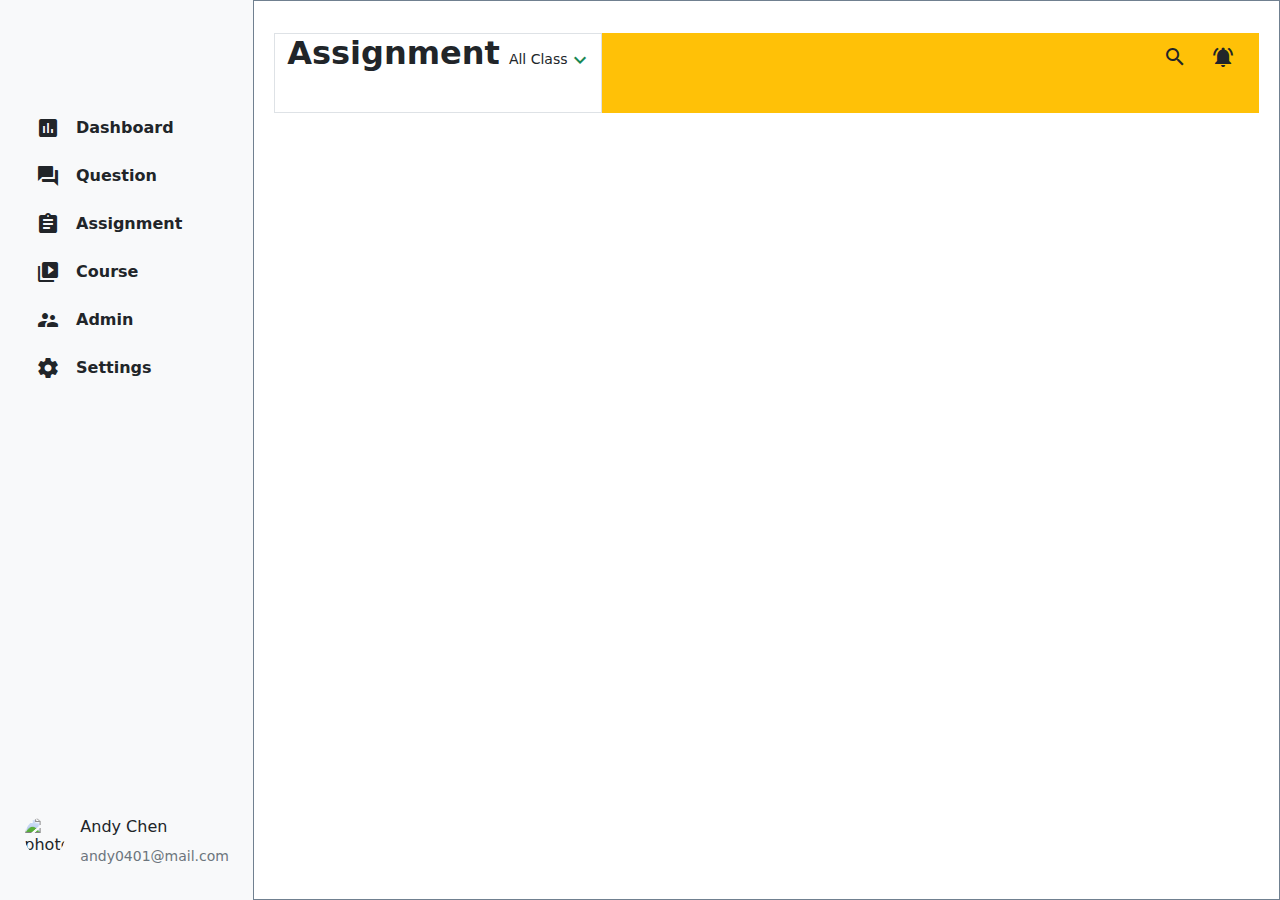
==== commit c895cfb1: "Update 2021-08-05T13:06:28.171Z" ====
--- a/index.html
+++ b/index.html
@@ -146,9 +146,90 @@
       </nav>
 
       
-<main>111</main>
-
+<main class="container assignment">
+  <div class="row mt-l">
+    <div class="col-4 border border-1">
+      <div
+        class="
+          assignment__box
+          d-flex
+          justify-content-between
+          align-items-baseline
+          mb-l
+        "
+      >
+        <h2 class="assignment__box__title fw-bolder">Assignment</h2>
+        <div class="dropdown">
+          <button
+            class="
+              btn btn-link
+              link-secondary
+              dropdown-toggle
+              btn-sm
+              text-decoration-none
+              d-flex
+              align-items-center
+            "
+            type="button"
+            id="dropdownMenuButton1"
+            data-bs-toggle="dropdown"
+            aria-expanded="false"
+          >
+            All Class
+            <span class="material-icons text-primary"> expand_more </span>
+          </button>
+          <ul class="dropdown-menu" aria-labelledby="dropdownMenuButton1">
+            <li><a class="dropdown-item" href="#">Action</a></li>
+            <li><a class="dropdown-item" href="#">Another action</a></li>
+            <li><a class="dropdown-item" href="#">Something else here</a></li>
+          </ul>
+        </div>
+      </div>
     </div>
+
+    <div class="col-8 bg-warning">
+      <ul class="assignment__menu list-unstyled d-flex justify-content-end">
+        <li>
+          <a class="d-block p-s" href="#"
+            ><span
+              class="
+                material-icons
+                assignment__menu__item assignment__menu__item-hover
+              "
+            >
+              search
+            </span>
+          </a>
+        </li>
+        <li>
+          <a class="d-block p-s" href="#"
+            ><span
+              class="
+                material-icons
+                assignment__menu__item assignment__menu__item-hover
+              "
+            >
+              notifications_active
+            </span></a
+          >
+        </li>
+      </ul>
+
+      <div class="assignment__page">
+        <div class="assignment__page__change"></div>
+
+        <div class="assignment__page__btn"></div>
+      </div>
+    </div>
+  </div>
+</main>
+
+    </div>
+    <script
+      src="https://cdn.jsdelivr.net/npm/bootstrap@5.0.0/dist/js/bootstrap.bundle.min.js"
+      integrity="sha384-p34f1UUtsS3wqzfto5wAAmdvj+osOnFyQFpp4Ua3gs/ZVWx6oOypYoCJhGGScy+8"
+      crossorigin="anonymous"
+    ></script>
 
     <script src="./assets/js/vendors.js"></script>
     <script src="./assets/js/all.js"></script>
--- a/assets/style/all.css
+++ b/assets/style/all.css
@@ -9524,6 +9524,9 @@
   -webkit-box-sizing: border-box;
           box-sizing: border-box; }
 
+body .container {
+  padding: 0px 32px; }
+
 .sidebar {
   width: 25%; }
   .sidebar__item-hover {
@@ -9549,6 +9552,18 @@
     width: 40px;
     height: 40px; }
 
+.assignment__title {
+  font-size: 1.5rem;
+  line-height: 1.5; }
+
+.assignment__menu__item {
+  color: #212529; }
+  .assignment__menu__item-hover:hover {
+    color: #198754; }
+
+.dropdown-toggle::after {
+  display: none; }
+
 main {
   width: 75%;
   height: 900px;
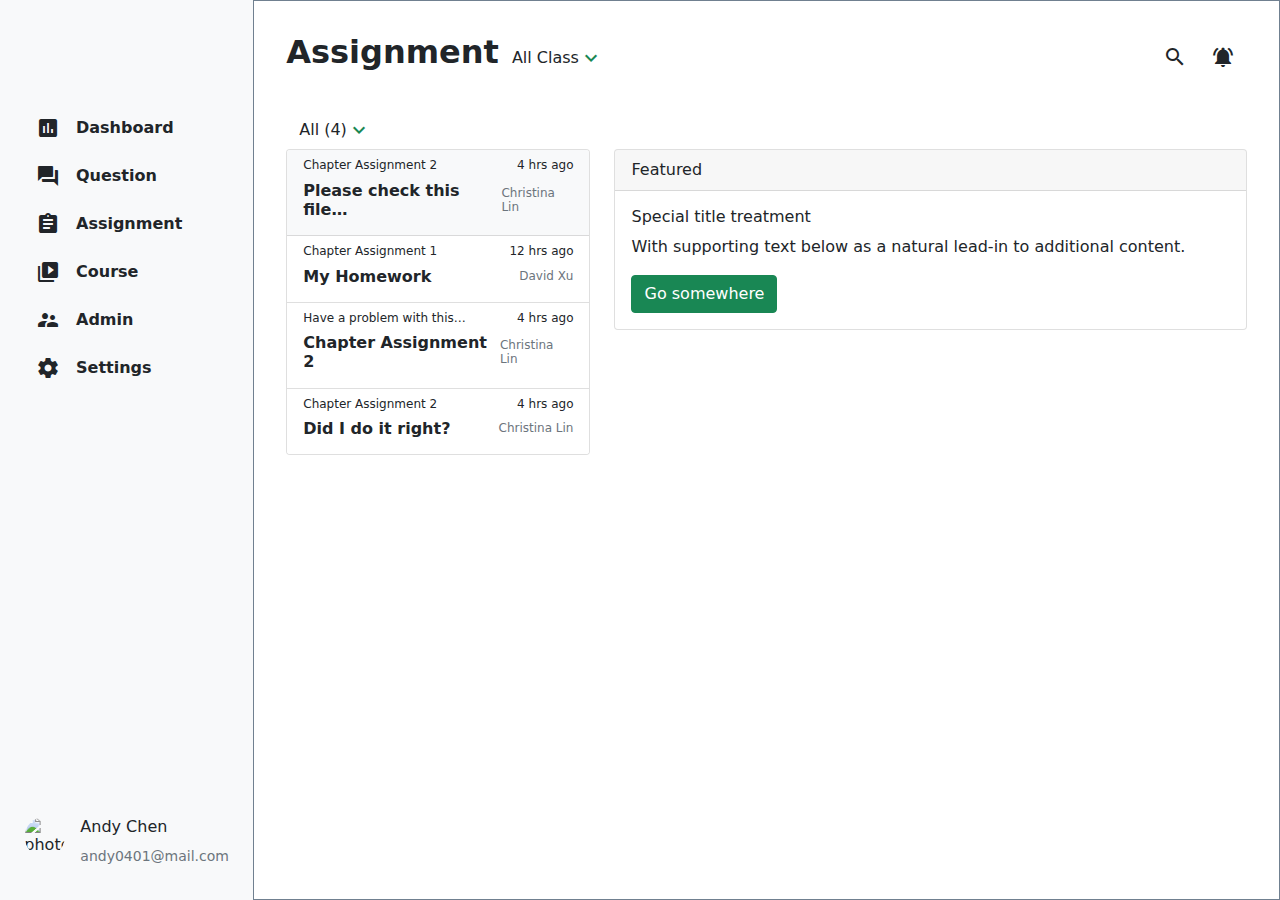
==== commit 10642aa8: "Update 2021-08-05T16:45:49.501Z" ====
--- a/index.html
+++ b/index.html
@@ -147,25 +147,89 @@
 
       
 <main class="container assignment">
-  <div class="row mt-l">
-    <div class="col-4 border border-1">
-      <div
-        class="
-          assignment__box
-          d-flex
-          justify-content-between
-          align-items-baseline
-          mb-l
-        "
-      >
-        <h2 class="assignment__box__title fw-bolder">Assignment</h2>
-        <div class="dropdown">
+  <header>
+    <div class="row mt-l">
+      <div class="col-4">
+        <div
+          class="
+            assignment__box
+            d-flex
+            justify-content-between
+            align-items-baseline
+            mb-l
+          "
+        >
+          <h2 class="assignment__box__title fw-bolder">Assignment</h2>
+          <div class="dropdown">
+            <button
+              class="
+                btn btn-link
+                link-secondary
+                dropdown-toggle
+                text-decoration-none
+                d-flex
+                align-items-center
+              "
+              type="button"
+              id="dropdownMenuButton1"
+              data-bs-toggle="dropdown"
+              aria-expanded="false"
+            >
+              All Class
+              <span class="material-icons text-primary"> expand_more </span>
+            </button>
+            <ul class="dropdown-menu" aria-labelledby="dropdownMenuButton1">
+              <li><a class="dropdown-item" href="#">1</a></li>
+              <li><a class="dropdown-item" href="#">2</a></li>
+              <li><a class="dropdown-item" href="#">3</a></li>
+            </ul>
+          </div>
+        </div>
+      </div>
+
+      <div class="col-8">
+        <ul class="assignment__menu list-unstyled d-flex justify-content-end">
+          <li>
+            <a class="d-block p-s" href="#"
+              ><span
+                class="
+                  material-icons
+                  assignment__menu__item assignment__menu__item-hover
+                "
+              >
+                search
+              </span>
+            </a>
+          </li>
+          <li>
+            <a class="d-block p-s" href="#"
+              ><span
+                class="
+                  material-icons
+                  assignment__menu__item assignment__menu__item-hover
+                "
+              >
+                notifications_active
+              </span></a
+            >
+          </li>
+        </ul>
+
+        <div class="assignment__page">
+          <div class="assignment__page__change"></div>
+
+          <div class="assignment__page__btn"></div>
+        </div>
+      </div>
+    </div>
+  </header>
+  <section>
+         <div class="dropdown">
           <button
             class="
               btn btn-link
               link-secondary
               dropdown-toggle
-              btn-sm
               text-decoration-none
               d-flex
               align-items-center
@@ -175,53 +239,89 @@
             data-bs-toggle="dropdown"
             aria-expanded="false"
           >
-            All Class
+            All (4)
             <span class="material-icons text-primary"> expand_more </span>
           </button>
           <ul class="dropdown-menu" aria-labelledby="dropdownMenuButton1">
-            <li><a class="dropdown-item" href="#">Action</a></li>
-            <li><a class="dropdown-item" href="#">Another action</a></li>
-            <li><a class="dropdown-item" href="#">Something else here</a></li>
+            <li><a class="dropdown-item" href="#">1</a></li>
+            <li><a class="dropdown-item" href="#">2</a></li>
+            <li><a class="dropdown-item" href="#">3</a></li>
+            <li><a class="dropdown-item" href="#">4</a></li>
           </ul>
+        </div>
+    <div class="row">
+      <div class="col-4">
+        <div class="card">
+          <ul class="list-group list-group-flush assignment__chapter">
+            <li class="list-group-item assignment__chapter__item assignment__chapter__item-active">
+              <a href="#" class="text-decoration-none text-secondary">
+                <div class="d-flex justify-content-between align-items-center">
+                  <h3 class="h6">Chapter Assignment 2</h3>
+                  <time class="h6">4 hrs ago</time>
+                </div>
+                <div class="assignment__question d-flex justify-content-between align-items-center">
+                  <h2 class="h5 fw-bold">Please check this file…</h3>
+                  <p class="h6 text-info">Christina Lin</p>
+                </div>
+              </a>
+            </li>
+
+            <li class="list-group-item assignment__chapter__item ">
+                            <a href="#" class="text-decoration-none text-secondary">
+              <div class=" d-flex justify-content-between align-items-center">
+                <h3 class="h6">Chapter Assignment 1</h3>
+                <time class="h6">12 hrs ago</time>
+              </div>
+              <div class="d-flex justify-content-between align-items-center">
+                <h2 class="h5 fw-bold">My Homework</h3>
+                <p class="h6 text-info">David Xu</p>
+              </div>
+              </a>
+            </li>
+
+            <li class="list-group-item assignment__chapter__item ">
+              <a href="#" class="text-decoration-none text-secondary">
+                <div class="d-flex justify-content-between align-items-center">
+                  <h3 class="h6">Have a problem with this…</h3>
+                  <time class=" h6">4 hrs ago</time>
+                </div>
+                <div class="d-flex justify-content-between align-items-center">
+                  <h2 class="h5 fw-bold">Chapter Assignment 2</h3>
+                  <p class="h6 text-info">Christina Lin</p>
+                </div>
+              </a>
+            </li>
+
+            <li class="list-group-item assignment__chapter__item ">
+              <a href="#" class="text-decoration-none text-secondary">
+              <div class="d-flex justify-content-between align-items-center">
+                <h3 class="h6">Chapter Assignment 2</h3>
+                <time class="h6">4 hrs ago</time>
+              </div>
+              <div class="d-flex justify-content-between align-items-center">
+                <h2 class="h5 fw-bold">Did I do it right?</h3>
+                <p class="h6 text-info">Christina Lin</p>
+              </div>
+              </a>
+            </li>
+          </ul>
+        </div>
+      </div>
+      <div class="col-8">
+        <div class="card">
+          <div class="card-header">Featured</div>
+          <div class="card-body">
+            <h5 class="card-title">Special title treatment</h5>
+            <p class="card-text">
+              With supporting text below as a natural lead-in to additional
+              content.
+            </p>
+            <a href="#" class="btn btn-primary">Go somewhere</a>
+          </div>
         </div>
       </div>
     </div>
-
-    <div class="col-8 bg-warning">
-      <ul class="assignment__menu list-unstyled d-flex justify-content-end">
-        <li>
-          <a class="d-block p-s" href="#"
-            ><span
-              class="
-                material-icons
-                assignment__menu__item assignment__menu__item-hover
-              "
-            >
-              search
-            </span>
-          </a>
-        </li>
-        <li>
-          <a class="d-block p-s" href="#"
-            ><span
-              class="
-                material-icons
-                assignment__menu__item assignment__menu__item-hover
-              "
-            >
-              notifications_active
-            </span></a
-          >
-        </li>
-      </ul>
-
-      <div class="assignment__page">
-        <div class="assignment__page__change"></div>
-
-        <div class="assignment__page__btn"></div>
-      </div>
-    </div>
-  </div>
+  </section>
 </main>
 
     </div>
--- a/assets/style/all.css
+++ b/assets/style/all.css
@@ -93,10 +93,10 @@
       font-size: 1.5rem; } }
 
 h5, .h5 {
-  font-size: 1.25rem; }
+  font-size: 1rem; }
 
 h6, .h6 {
-  font-size: 1rem; }
+  font-size: 0.75rem; }
 
 p {
   margin-top: 0;
@@ -6663,10 +6663,10 @@
   font-size: calc(1.275rem + 0.3vw) !important; }
 
 .fs-5 {
-  font-size: 1.25rem !important; }
+  font-size: 1rem !important; }
 
 .fs-6 {
-  font-size: 1rem !important; }
+  font-size: 0.75rem !important; }
 
 .fst-italic {
   font-style: italic !important; }
@@ -9550,7 +9550,9 @@
     font-size: 0.875rem; }
   .sidebar__engineer__img {
     width: 40px;
-    height: 40px; }
+    height: 40px;
+    -o-object-fit: cover;
+       object-fit: cover; }
 
 .assignment__title {
   font-size: 1.5rem;
@@ -9561,6 +9563,12 @@
   .assignment__menu__item-hover:hover {
     color: #198754; }
 
+.assignment__chapter__item-active {
+  background-color: #f8f9fa; }
+
+.assignment__chapter__item:hover {
+  background-color: #f8f9fa; }
+
 .dropdown-toggle::after {
   display: none; }
 
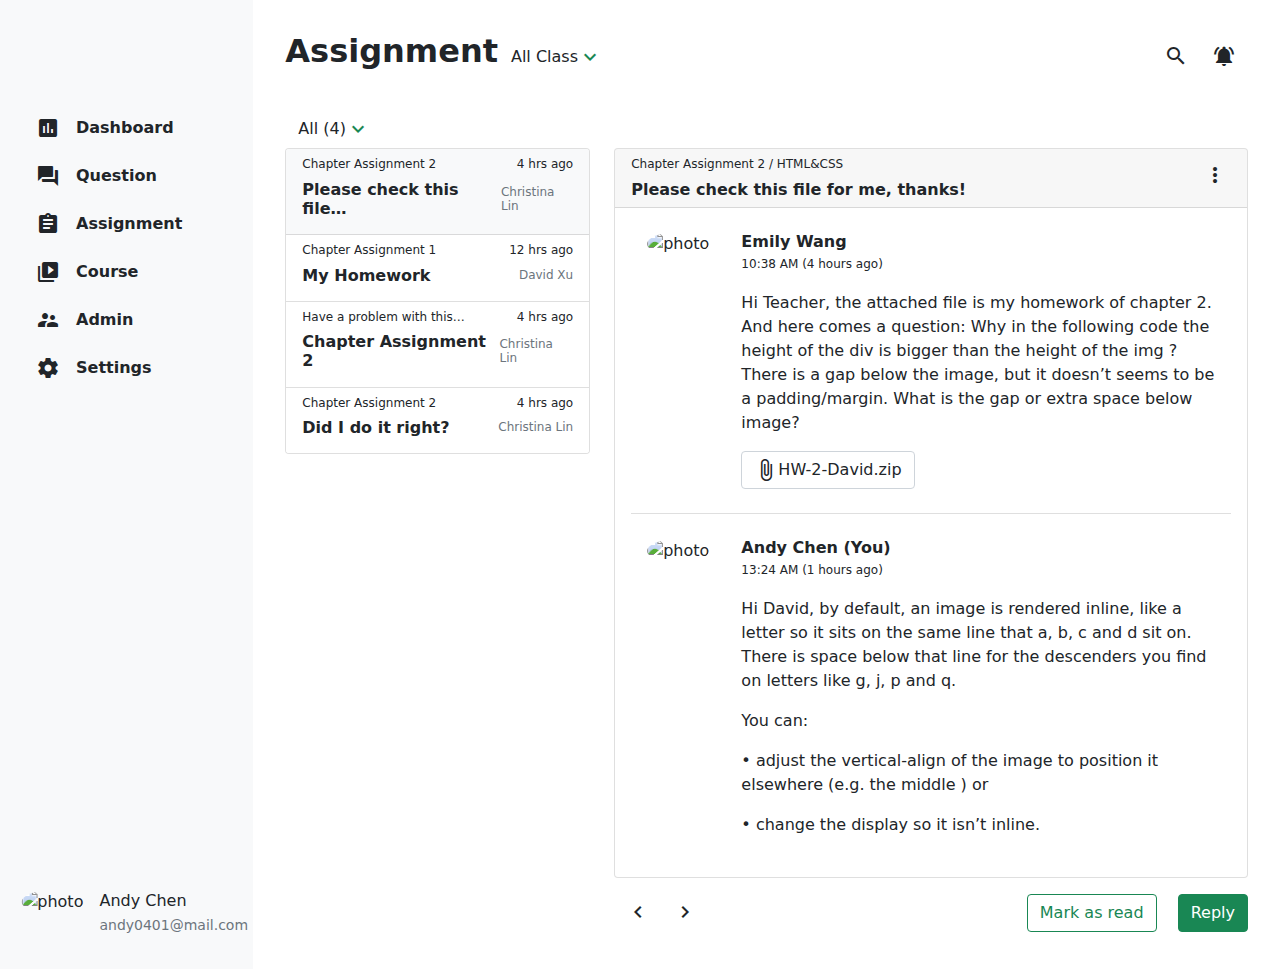
==== commit f6e0b11f: "Update 2021-08-06T07:43:06.107Z" ====
--- a/index.html
+++ b/index.html
@@ -4,7 +4,7 @@
     <meta charset="UTF-8" />
     <meta name="viewport" content="width=device-width, initial-scale=1.0" />
     <meta http-equiv="X-UA-Compatible" content="ie=edge" />
-    <title>首頁</title>
+    <title>Assignment</title>
     <link
       href="https://fonts.googleapis.com/icon?family=Material+Icons"
       rel="stylesheet"
@@ -129,13 +129,16 @@
             translate-middle-x
           "
         >
-          <img
-            class="sidebar__engineer__img rounded-circle me-3"
-            src="https://github.com/hexschool/webLayoutTraining1st/blob/master/week5/andychen.jpeg?raw=true"
-            alt="photo"
-          />
-          <div class="sidebar__engineer__info">
-            <h3 class="sidebar__engineer__person">Andy Chen</h3>
+          <div class="flex-shrink-0">
+            <img
+              class="sidebar__engineer__img rounded-circle me-3"
+              src="https://github.com/hexschool/webLayoutTraining1st/blob/master/week5/andychen.jpeg?raw=true"
+              alt="photo"
+            />
+          </div>
+
+          <div class="sidebar__engineer__info flex-grow-1">
+            <div class="sidebar__engineer__person">Andy Chen</div>
             <a
               class="sidebar__engineer__mail link-info text-decoration-none"
               href="mailto:andy0401@mail.com"
@@ -150,31 +153,23 @@
   <header>
     <div class="row mt-l">
       <div class="col-4">
-        <div
-          class="
+        <div class="
             assignment__box
             d-flex
             justify-content-between
             align-items-baseline
             mb-l
-          "
-        >
+          ">
           <h2 class="assignment__box__title fw-bolder">Assignment</h2>
           <div class="dropdown">
-            <button
-              class="
+            <button class="
                 btn btn-link
                 link-secondary
                 dropdown-toggle
                 text-decoration-none
                 d-flex
                 align-items-center
-              "
-              type="button"
-              id="dropdownMenuButton1"
-              data-bs-toggle="dropdown"
-              aria-expanded="false"
-            >
+              " type="button" id="dropdownMenuButton1" data-bs-toggle="dropdown" aria-expanded="false">
               All Class
               <span class="material-icons text-primary"> expand_more </span>
             </button>
@@ -190,28 +185,21 @@
       <div class="col-8">
         <ul class="assignment__menu list-unstyled d-flex justify-content-end">
           <li>
-            <a class="d-block p-s" href="#"
-              ><span
-                class="
+            <a class="d-block p-s" href="#"><span class="
                   material-icons
                   assignment__menu__item assignment__menu__item-hover
-                "
-              >
+                ">
                 search
               </span>
             </a>
           </li>
           <li>
-            <a class="d-block p-s" href="#"
-              ><span
-                class="
+            <a class="d-block p-s" href="#"><span class="
                   material-icons
                   assignment__menu__item assignment__menu__item-hover
-                "
-              >
+                ">
                 notifications_active
-              </span></a
-            >
+              </span></a>
           </li>
         </ul>
 
@@ -224,31 +212,25 @@
     </div>
   </header>
   <section>
-         <div class="dropdown">
-          <button
-            class="
+    <div class="dropdown">
+      <button class="
               btn btn-link
               link-secondary
               dropdown-toggle
               text-decoration-none
               d-flex
               align-items-center
-            "
-            type="button"
-            id="dropdownMenuButton1"
-            data-bs-toggle="dropdown"
-            aria-expanded="false"
-          >
-            All (4)
-            <span class="material-icons text-primary"> expand_more </span>
-          </button>
-          <ul class="dropdown-menu" aria-labelledby="dropdownMenuButton1">
-            <li><a class="dropdown-item" href="#">1</a></li>
-            <li><a class="dropdown-item" href="#">2</a></li>
-            <li><a class="dropdown-item" href="#">3</a></li>
-            <li><a class="dropdown-item" href="#">4</a></li>
-          </ul>
-        </div>
+            " type="button" id="dropdownMenuButton1" data-bs-toggle="dropdown" aria-expanded="false">
+        All (4)
+        <span class="material-icons text-primary"> expand_more </span>
+      </button>
+      <ul class="dropdown-menu" aria-labelledby="dropdownMenuButton1">
+        <li><a class="dropdown-item" href="#">1</a></li>
+        <li><a class="dropdown-item" href="#">2</a></li>
+        <li><a class="dropdown-item" href="#">3</a></li>
+        <li><a class="dropdown-item" href="#">4</a></li>
+      </ul>
+    </div>
     <div class="row">
       <div class="col-4">
         <div class="card">
@@ -261,21 +243,21 @@
                 </div>
                 <div class="assignment__question d-flex justify-content-between align-items-center">
                   <h2 class="h5 fw-bold">Please check this file…</h3>
-                  <p class="h6 text-info">Christina Lin</p>
+                    <p class="h6 text-info">Christina Lin</p>
                 </div>
               </a>
             </li>
 
             <li class="list-group-item assignment__chapter__item ">
-                            <a href="#" class="text-decoration-none text-secondary">
-              <div class=" d-flex justify-content-between align-items-center">
-                <h3 class="h6">Chapter Assignment 1</h3>
-                <time class="h6">12 hrs ago</time>
-              </div>
-              <div class="d-flex justify-content-between align-items-center">
-                <h2 class="h5 fw-bold">My Homework</h3>
-                <p class="h6 text-info">David Xu</p>
-              </div>
+              <a href="#" class="text-decoration-none text-secondary">
+                <div class=" d-flex justify-content-between align-items-center">
+                  <h3 class="h6">Chapter Assignment 1</h3>
+                  <time class="h6">12 hrs ago</time>
+                </div>
+                <div class="d-flex justify-content-between align-items-center">
+                  <h2 class="h5 fw-bold">My Homework</h3>
+                    <p class="h6 text-info">David Xu</p>
+                </div>
               </a>
             </li>
 
@@ -287,43 +269,122 @@
                 </div>
                 <div class="d-flex justify-content-between align-items-center">
                   <h2 class="h5 fw-bold">Chapter Assignment 2</h3>
-                  <p class="h6 text-info">Christina Lin</p>
+                    <p class="h6 text-info">Christina Lin</p>
                 </div>
               </a>
             </li>
 
             <li class="list-group-item assignment__chapter__item ">
               <a href="#" class="text-decoration-none text-secondary">
-              <div class="d-flex justify-content-between align-items-center">
-                <h3 class="h6">Chapter Assignment 2</h3>
-                <time class="h6">4 hrs ago</time>
-              </div>
-              <div class="d-flex justify-content-between align-items-center">
-                <h2 class="h5 fw-bold">Did I do it right?</h3>
-                <p class="h6 text-info">Christina Lin</p>
-              </div>
+                <div class="d-flex justify-content-between align-items-center">
+                  <h3 class="h6">Chapter Assignment 2</h3>
+                  <time class="h6">4 hrs ago</time>
+                </div>
+                <div class="d-flex justify-content-between align-items-center">
+                  <h2 class="h5 fw-bold">Did I do it right?</h3>
+                    <p class="h6 text-info">Christina Lin</p>
+                </div>
               </a>
             </li>
           </ul>
         </div>
       </div>
       <div class="col-8">
-        <div class="card">
-          <div class="card-header">Featured</div>
+        <div class="card context">
+          <div class="card-header context__titleBox">
+            <div class="row d-flex align-items-center">
+              <div class="col-11">
+                <h3 class="h6 ">Chapter Assignment 2 / HTML&CSS</h3>
+                <h2 class="h5 fw-bold m-0">Please check this file for me, thanks!</h2>
+              </div>
+              <div class="col-1">
+                <a href="#" class="link-secondary">
+                  <span class="material-icons">
+                    more_vert
+                  </span>
+                </a>
+              </div>
+            </div>
+          </div>
           <div class="card-body">
-            <h5 class="card-title">Special title treatment</h5>
-            <p class="card-text">
-              With supporting text below as a natural lead-in to additional
-              content.
-            </p>
-            <a href="#" class="btn btn-primary">Go somewhere</a>
+            <ul class="list-group list-group-flush">
+              <li class="list-group-item d-flex">
+                <div class="flex-shrink-0">
+                  <img class="context__img rounded-circle me-3"
+                    src="https://images.unsplash.com/photo-1504051771394-dd2e66b2e08f?ixlib=rb-1.2.1&ixid=eyjhchbfawqiojeymdd9&auto=format&fit=crop&w=2134&q=80"
+                    alt="photo" />
+                </div>
+                <div class="flex-grow-1 ms-3 mb-3">
+                  <h3 class="h5 m-0 fw-bold">Emily Wang</h3>
+                  <time class="h6">10:38 AM (4 hours ago)</time>
+                  <p class="mt-3">
+                    Hi Teacher, the attached file is my homework of chapter 2. And here comes a question: Why in the
+                    following code the height of the div is bigger than the height of the img ? There is a gap below the
+                    image, but it doesn’t seems to be a padding/margin. What is the gap or extra space below image?
+                  </p>
+                  <button type="button" class="btn btn-outline-dark text-secondary d-flex align-items-center"><span
+                      class="material-icons">
+                      attach_file
+                    </span>
+                    HW-2-David.zip</button>
+                </div>
+              </li>
+              <li class="list-group-item d-flex mt-3">
+                <div class="flex-shrink-0">
+                  <img class="context__img rounded-circle me-3"
+                    src="https://github.com/hexschool/webLayoutTraining1st/blob/master/week5/andychen.jpeg?raw=true"
+                    alt="photo" />
+                </div>
+                <div class="flex-grow-1 ms-3">
+                  <h3 class="h5 m-0 fw-bold">Andy Chen (You)</h3>
+                  <time class="h6">13:24 AM (1 hours ago)</time>
+                  <p class="mt-3">
+                    Hi David, by default, an image is rendered inline, like a letter so it sits on the same line that a,
+                    b, c and d sit on. There is space below that line for the descenders you find on letters like g, j,
+                    p and q. </p>
+                  <p>You can: 　</p>
+                  <p>• adjust the vertical-align of the image to position it elsewhere (e.g. the
+                    middle ) or 　
+                  </p>
+                  <p>• change the display so it isn’t inline.</p>
+                </div>
+              </li>
+
+            </ul>
+          </div>
+        </div>
+
+        <div class="row
+        my-3">
+          <div class="col-6">
+            <nav aria-label="Page navigation example">
+              <ul class="pagination">
+                <li class="page-item">
+                  <a class="page-link border-0 link-secondary" href="#" aria-label="Previous">
+                    <span class="material-icons">
+                      chevron_left
+                    </span>
+                  </a>
+                </li>
+                <li class="page-item">
+                  <a class="page-link border-0 link-secondary" href="#" aria-label="Next">
+                    <span class="material-icons">
+                      chevron_right
+                    </span>
+                  </a>
+                </li>
+              </ul>
+            </nav>
+          </div>
+          <div class="col-6 text-end">
+            <button type="button" class="btn btn-outline-success">Mark as read</button>
+            <button type="button" class="btn btn-success ms-3">Reply</button>
           </div>
         </div>
       </div>
     </div>
   </section>
 </main>
-
     </div>
     <script
       src="https://cdn.jsdelivr.net/npm/bootstrap@5.0.0/dist/js/bootstrap.bundle.min.js"
--- a/assets/style/all.css
+++ b/assets/style/all.css
@@ -9550,9 +9550,7 @@
     font-size: 0.875rem; }
   .sidebar__engineer__img {
     width: 40px;
-    height: 40px;
-    -o-object-fit: cover;
-       object-fit: cover; }
+    height: 40px; }
 
 .assignment__title {
   font-size: 1.5rem;
@@ -9572,9 +9570,10 @@
 .dropdown-toggle::after {
   display: none; }
 
-main {
-  width: 75%;
-  height: 900px;
-  border: 1px solid slategrey; }
+.context__img {
+  width: 40px;
+  height: 40px;
+  -o-object-fit: cover;
+     object-fit: cover; }
 
 /*# sourceMappingURL=all.css.map */
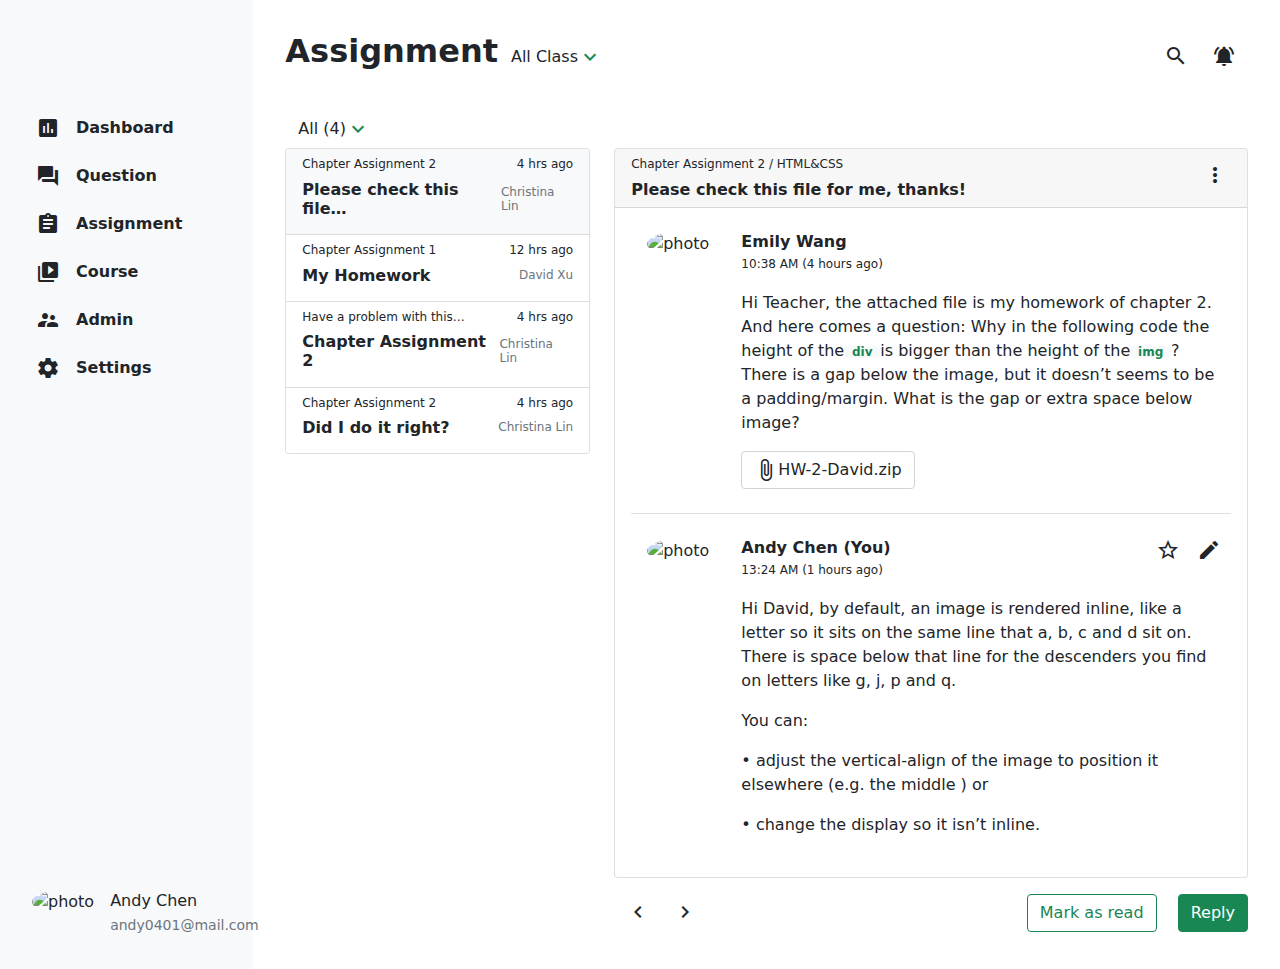
==== commit 54a7e15c: "Update 2021-08-06T08:05:31.275Z" ====
--- a/index.html
+++ b/index.html
@@ -119,15 +119,7 @@
         </ul>
 
         <div
-          class="
-            sidebar__engineer
-            d-flex
-            py-l
-            position-absolute
-            bottom-0
-            start-50
-            translate-middle-x
-          "
+          class="sidebar__engineer d-flex py-l ps-l position-absolute bottom-0"
         >
           <div class="flex-shrink-0">
             <img
@@ -185,18 +177,16 @@
       <div class="col-8">
         <ul class="assignment__menu list-unstyled d-flex justify-content-end">
           <li>
-            <a class="d-block p-s" href="#"><span class="
+            <a class="d-block p-s link-secondary" href="#"><span class="
                   material-icons
-                  assignment__menu__item assignment__menu__item-hover
                 ">
                 search
               </span>
             </a>
           </li>
           <li>
-            <a class="d-block p-s" href="#"><span class="
+            <a class="d-block p-s link-secondary" href="#"><span class="
                   material-icons
-                  assignment__menu__item assignment__menu__item-hover
                 ">
                 notifications_active
               </span></a>
@@ -298,7 +288,7 @@
                 <h2 class="h5 fw-bold m-0">Please check this file for me, thanks!</h2>
               </div>
               <div class="col-1">
-                <a href="#" class="link-secondary">
+                <a href="#" class="link-secondary text-decoration-none">
                   <span class="material-icons">
                     more_vert
                   </span>
@@ -319,7 +309,9 @@
                   <time class="h6">10:38 AM (4 hours ago)</time>
                   <p class="mt-3">
                     Hi Teacher, the attached file is my homework of chapter 2. And here comes a question: Why in the
-                    following code the height of the div is bigger than the height of the img ? There is a gap below the
+                    following code the height of the<span class="badge bg-light text-primary h5 m-0 py-0">div</span>is
+                    bigger than the height of the<span class="badge bg-light text-primary h5 m-0 py-0">img</span>? There
+                    is a gap below the
                     image, but it doesn’t seems to be a padding/margin. What is the gap or extra space below image?
                   </p>
                   <button type="button" class="btn btn-outline-dark text-secondary d-flex align-items-center"><span
@@ -336,8 +328,23 @@
                     alt="photo" />
                 </div>
                 <div class="flex-grow-1 ms-3">
-                  <h3 class="h5 m-0 fw-bold">Andy Chen (You)</h3>
-                  <time class="h6">13:24 AM (1 hours ago)</time>
+                  <div class="row">
+                    <div class="col-10">
+                      <h3 class="h5 m-0 fw-bold">Andy Chen (You)</h3>
+                      <time class="h6">13:24 AM (1 hours ago)</time>
+                    </div>
+                    <div class="col-1">
+                      <a class="link-secondary text-decoration-none" href="#"><span class="material-icons">
+                          star_border
+                        </span>
+                      </a></div><div class="col-1">
+                      <a class="link-secondary text-decoration-none"  href="#"><span class="material-icons">
+                          mode_edit
+                        </span>
+                      </a>
+                    </div>
+                  </div>
+
                   <p class="mt-3">
                     Hi David, by default, an image is rendered inline, like a letter so it sits on the same line that a,
                     b, c and d sit on. There is space below that line for the descenders you find on letters like g, j,
--- a/assets/style/all.css
+++ b/assets/style/all.css
@@ -9527,6 +9527,9 @@
 body .container {
   padding: 0px 32px; }
 
+body .link-secondary:hover {
+  color: #198754; }
+
 .sidebar {
   width: 25%; }
   .sidebar__item-hover {
@@ -9556,11 +9559,6 @@
   font-size: 1.5rem;
   line-height: 1.5; }
 
-.assignment__menu__item {
-  color: #212529; }
-  .assignment__menu__item-hover:hover {
-    color: #198754; }
-
 .assignment__chapter__item-active {
   background-color: #f8f9fa; }
 
